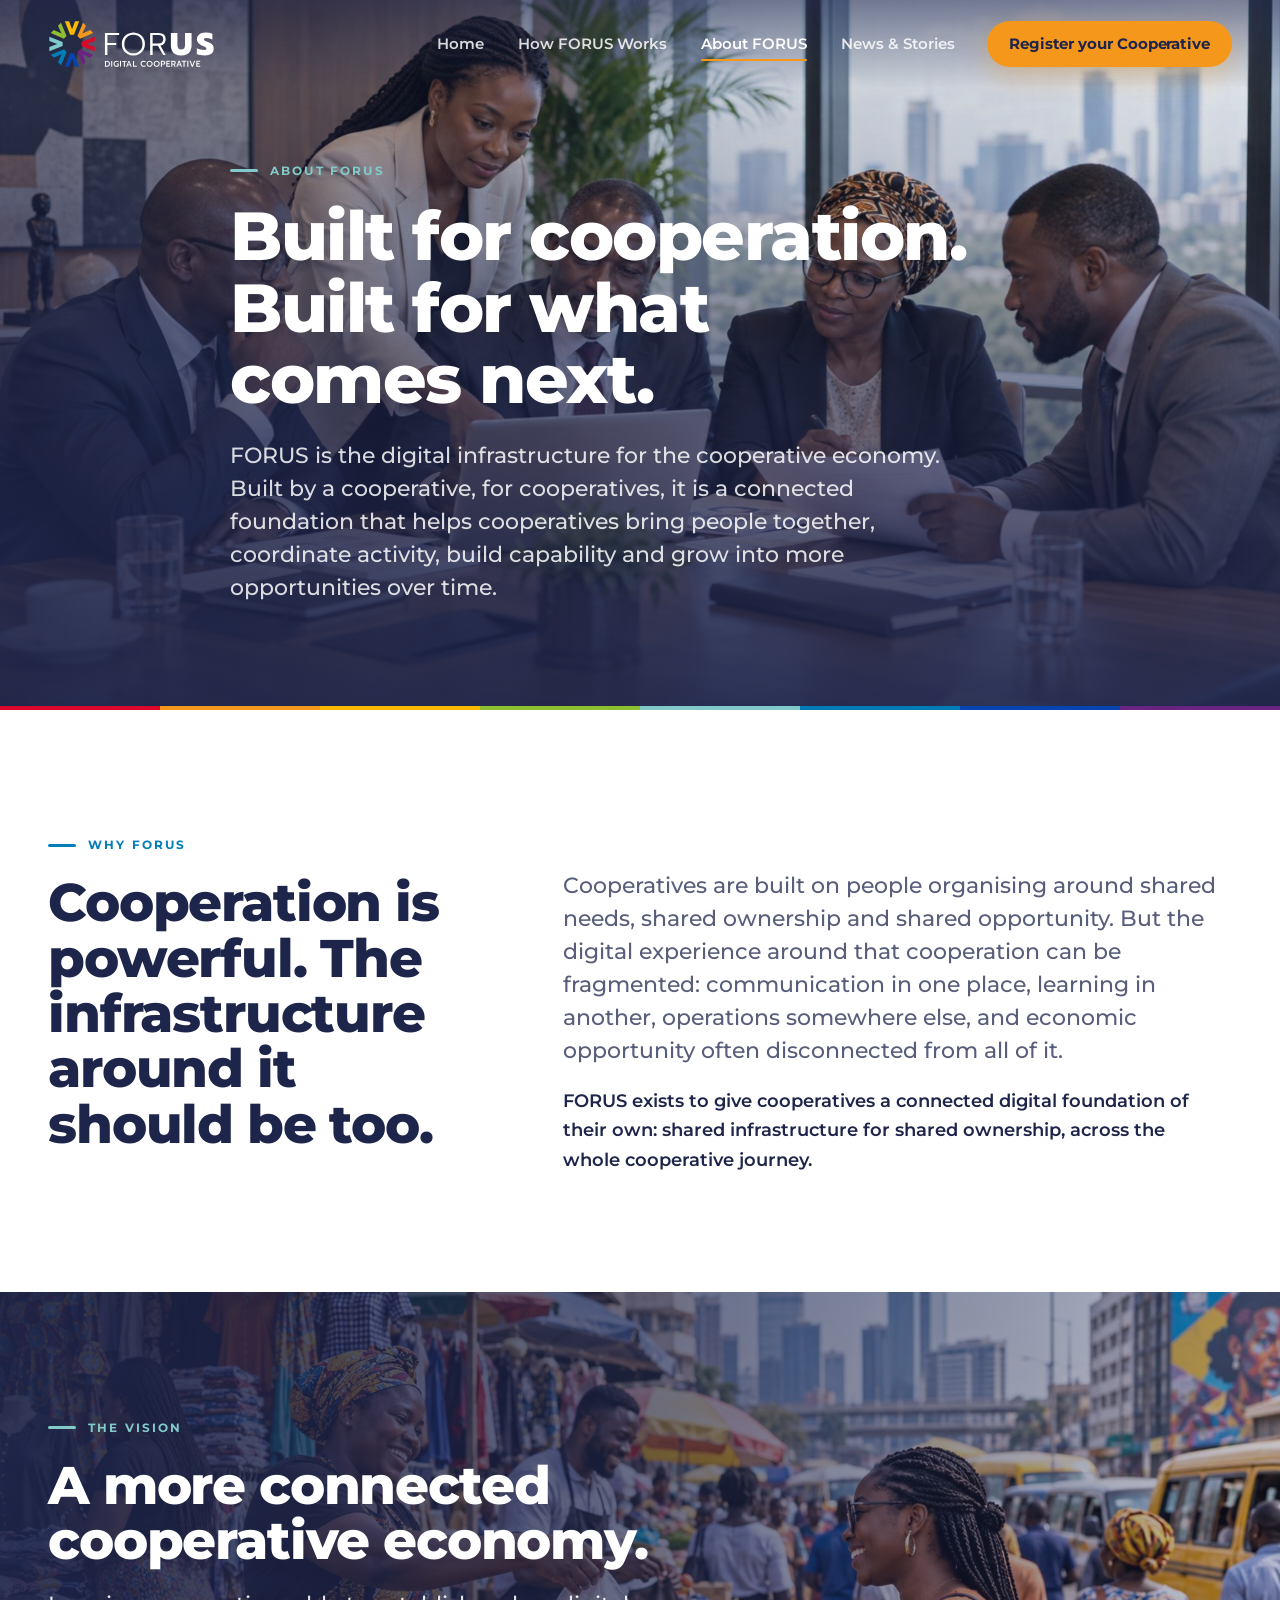
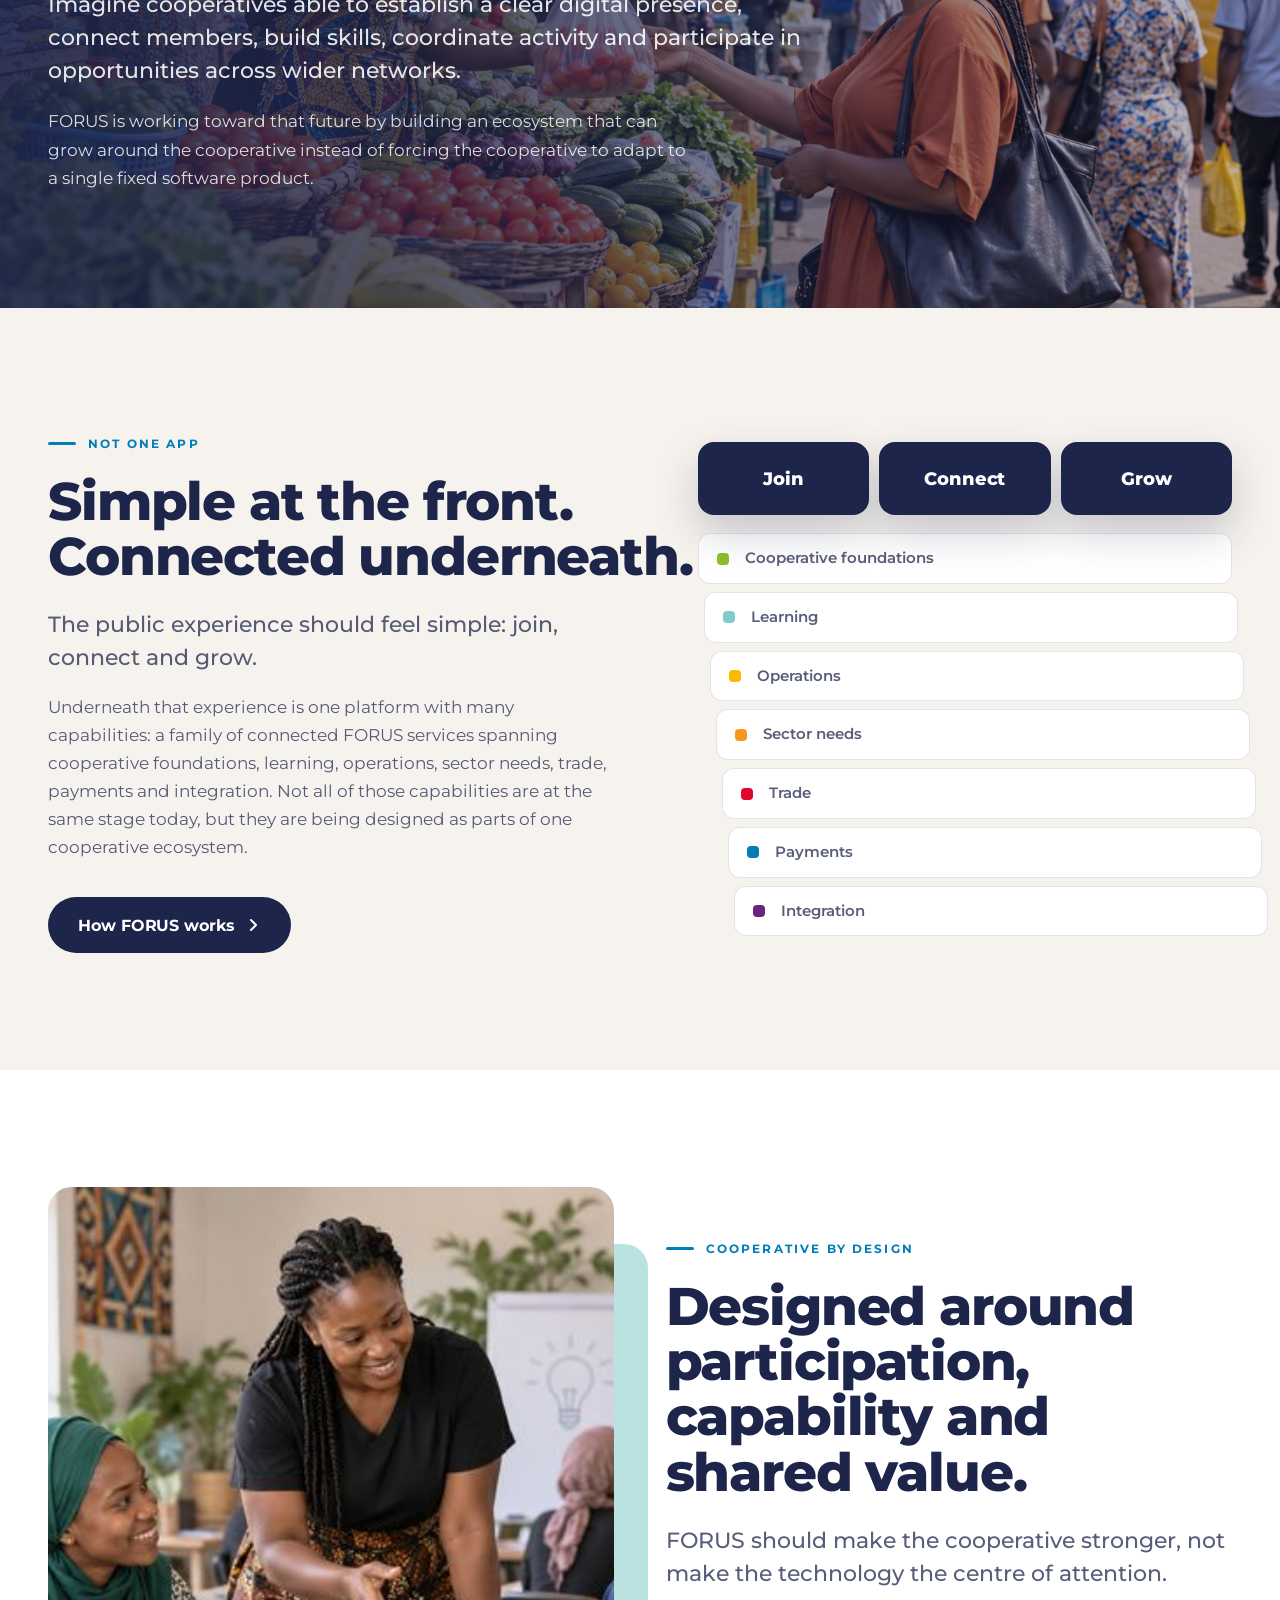
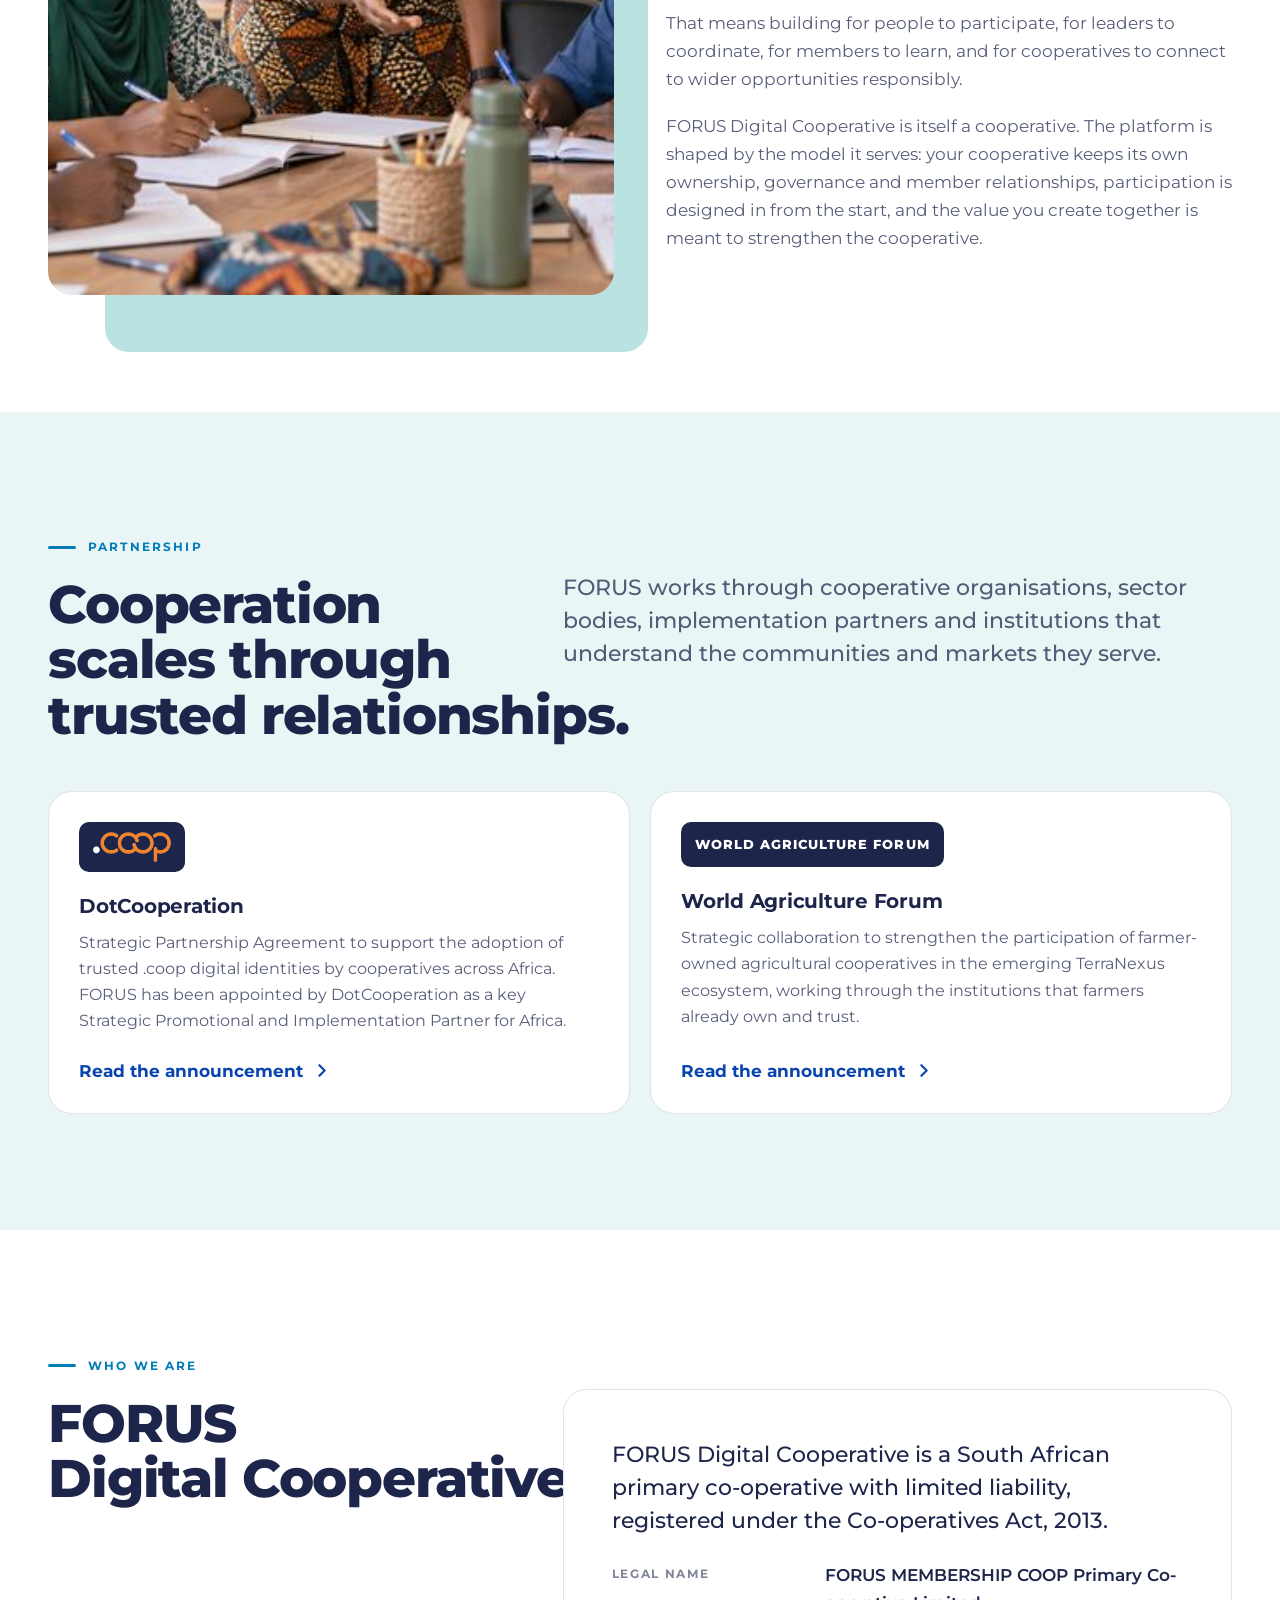
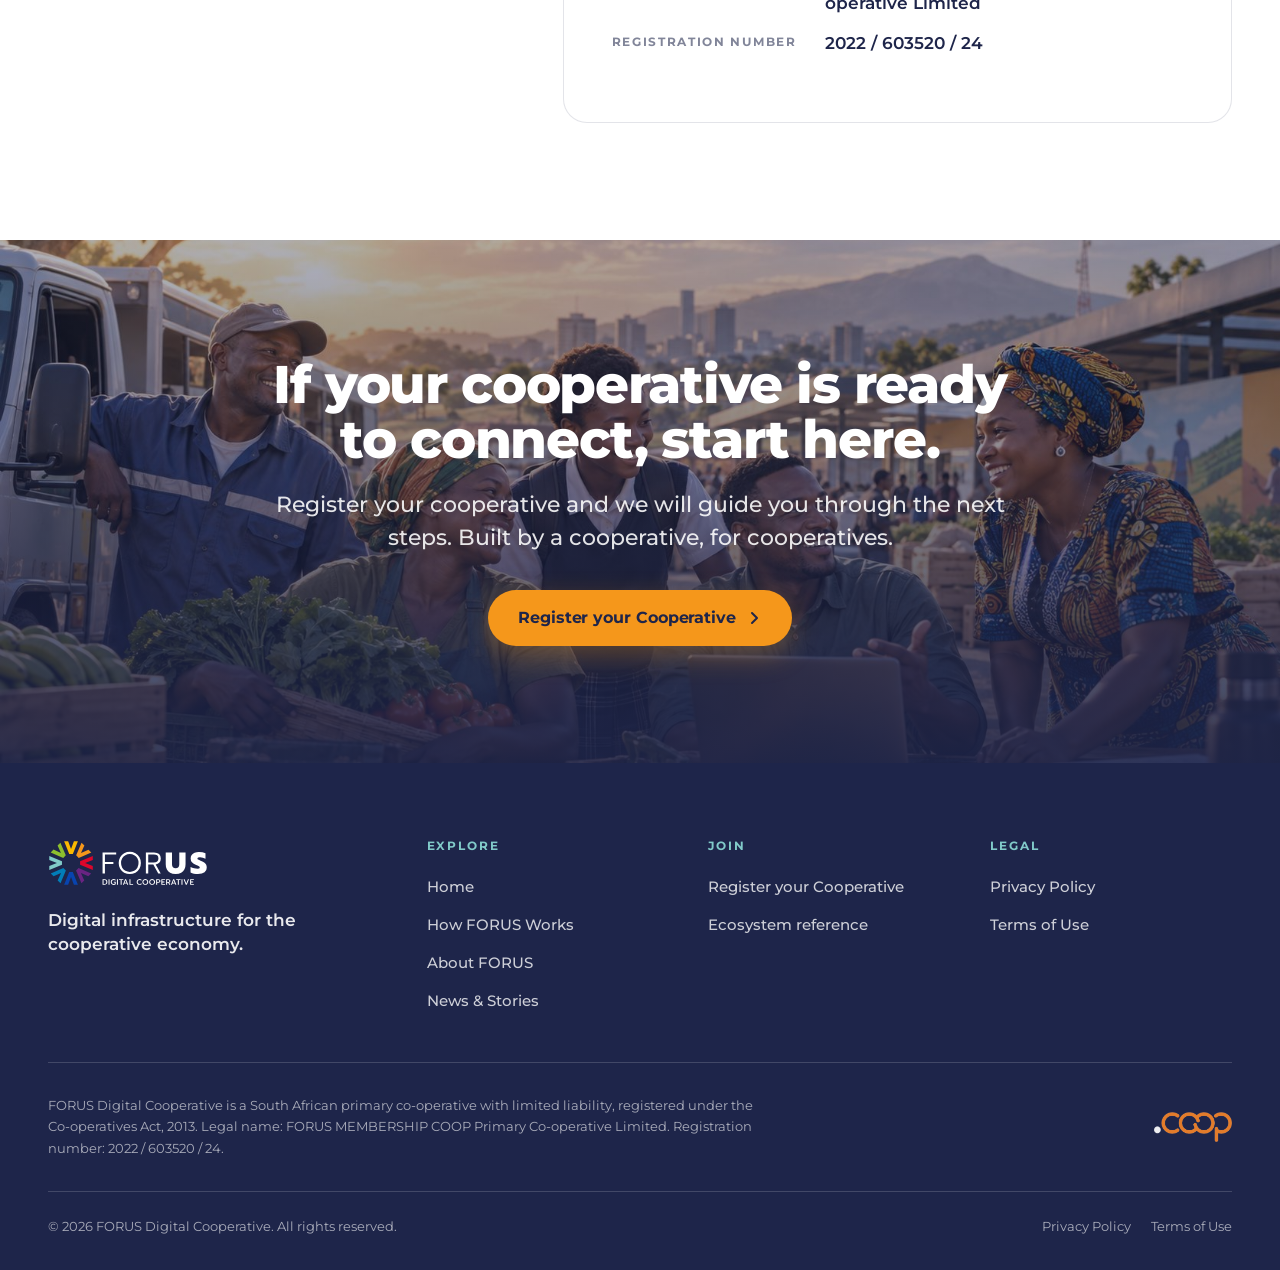
==== about.html @ 34e5728f "Final art-direction polish: mosaic, hero typesetting, orphan guard, story display titles Co-Authored" ====
<!DOCTYPE html>
<html lang="en">
<head>
<meta charset="utf-8">
<meta name="viewport" content="width=device-width, initial-scale=1">
<title>About FORUS | Digital Infrastructure for Cooperative Economies</title>
<meta name="description" content="FORUS is the digital infrastructure for the cooperative economy, built by a cooperative for cooperatives around participation, capability and shared opportunity.">
<meta property="og:title" content="About FORUS | Digital Infrastructure for Cooperative Economies">
<meta property="og:description" content="FORUS is the digital infrastructure for the cooperative economy, built by a cooperative for cooperatives around participation, capability and shared opportunity.">
<meta property="og:type" content="website">
<meta property="og:image" content="assets/img/agriculture-1200.jpg">
<meta name="theme-color" content="#1E254A">
<link rel="icon" href="favicon.svg" type="image/svg+xml">
<link rel="preconnect" href="https://fonts.googleapis.com">
<link rel="preconnect" href="https://fonts.gstatic.com" crossorigin>
<link rel="stylesheet" href="https://fonts.googleapis.com/css2?family=Montserrat:wght@400;500;600;700;800&display=swap">
<link rel="stylesheet" href="assets/css/site.css">
<script src="assets/js/site.js" defer></script>
</head>
<body>
<a class="skip-link" href="#main">Skip to content</a>
<header class="site-header" data-header>
  <div class="container header-inner">
    <a class="logo" href="index.html" aria-label="FORUS Digital Cooperative home"><img src="assets/brand/forus-digital-cooperative-horizontal-reversed.svg" alt="FORUS Digital Cooperative" width="173" height="52"></a>
    <nav class="nav" id="nav" aria-label="Primary">
      <a href="index.html">Home</a><a href="how-forus-works.html">How FORUS Works</a><a href="about.html" aria-current="page">About FORUS</a><a href="stories.html">News &amp; Stories</a>
      <a class="btn btn-primary btn-sm" href="register.html">Register your Cooperative</a>
    </nav>
    <button class="nav-toggle" type="button" aria-expanded="false" aria-controls="nav" aria-label="Open menu"><span></span></button>
  </div>
</header>
<main id="main">

<section class="hero hero-inner" aria-labelledby="about-h1">
  <div class="hero-media"><img src="assets/img/leadership-1200.jpg" srcset="assets/img/leadership-720.jpg 720w, assets/img/leadership-1200.jpg 1200w, assets/img/leadership-1672.jpg 1672w" sizes="100vw" width="1672" height="941" alt="Cooperative leaders reviewing documents together around a boardroom table" style="--focus:50% 42%" fetchpriority="high" decoding="async"></div>
  <div class="hero-scrim" aria-hidden="true"></div>
  <div class="container hero-content">
    <p class="eyebrow">About&nbsp;FORUS</p>
    <h1 id="about-h1">Built for cooperation. Built for what comes&nbsp;next.</h1>
    <p class="lead">FORUS is the digital infrastructure for the cooperative economy. Built by a cooperative, for cooperatives, it is a connected foundation that helps cooperatives bring people together, coordinate activity, build capability and grow into more opportunities over&nbsp;time.</p>
  </div>
</section>
<div class="spectrum" aria-hidden="true"></div>

<section class="section" aria-labelledby="why-h2">
  <div class="container split editorial">
    <div class="col-5 reveal">
      <p class="eyebrow">Why&nbsp;FORUS</p>
      <h2 id="why-h2">Cooperation is powerful. The infrastructure around it should be&nbsp;too.</h2>
    </div>
    <div class="col-7 body-copy reveal" data-delay="1">
      <p class="lead">Cooperatives are built on people organising around shared needs, shared ownership and shared opportunity. But the digital experience around that cooperation can be fragmented: communication in one place, learning in another, operations somewhere else, and economic opportunity often disconnected from all of&nbsp;it.</p>
      <p style="font-size:1.125rem;font-weight:600;color:var(--night-blue)">FORUS exists to give cooperatives a connected digital foundation of their own: shared infrastructure for shared ownership, across the whole cooperative&nbsp;journey.</p>
    </div>
  </div>
</section>

<section class="bleed section" aria-labelledby="vision-h2">
  <div class="bleed-media"><img src="assets/img/market-1200.jpg" srcset="assets/img/market-720.jpg 720w, assets/img/market-1200.jpg 1200w, assets/img/market-1672.jpg 1672w" sizes="100vw" width="1672" height="941" alt="A market vendor handing fresh produce to a customer on a busy city street" style="--focus:48% 45%" loading="lazy" decoding="async"></div>
  <div class="bleed-scrim" aria-hidden="true"></div>
  <div class="container">
    <div class="section-head reveal">
      <p class="eyebrow on-dark">The&nbsp;vision</p>
      <h2 id="vision-h2">A more connected <span class="nb">cooperative&nbsp;economy.</span></h2>
      <p class="lead">Imagine cooperatives able to establish a clear digital presence, connect members, build skills, coordinate activity and participate in opportunities across wider&nbsp;networks.</p>
      <p style="margin-top:20px;max-width:58ch">FORUS is working toward that future by building an ecosystem that can grow around the cooperative instead of forcing the cooperative to adapt to a single fixed software&nbsp;product.</p>
    </div>
  </div>
</section>

<section class="section bg-sand" aria-labelledby="notone-h2">
  <div class="container split">
    <div class="col-6 reveal">
      <p class="eyebrow">Not one&nbsp;app</p>
      <h2 id="notone-h2"><span class="nb">Simple at the&nbsp;front.</span> <span class="nb">Connected&nbsp;underneath.</span></h2>
      <div class="body-copy" style="margin-top:24px">
        <p class="lead">The public experience should feel simple: join, connect and&nbsp;grow.</p>
        <p>Underneath that experience is one platform with many capabilities: a family of connected FORUS services spanning cooperative foundations, learning, operations, sector needs, trade, payments and integration. Not all of those capabilities are at the same stage today, but they are being designed as parts of one cooperative&nbsp;ecosystem.</p>
      </div>
      <div class="cta-row"><a class="btn btn-dark" href="how-forus-works.html">How FORUS works<svg class="chev" viewBox="0 0 16 16" aria-hidden="true"><path d="M6 3l5 5-5 5" fill="none" stroke="currentColor" stroke-width="2" stroke-linecap="round" stroke-linejoin="round"/></svg></a></div>
    </div>
    <div class="col-6 reveal" data-delay="1">
      <div class="layers" aria-label="The connected FORUS services">
        <div class="layers-front"><span>Join</span><span>Connect</span><span>Grow</span></div>
        <ul class="layers-list"><li style="--accent:var(--green);--i:0"><span class="bar" aria-hidden="true"></span><span>Cooperative&nbsp;foundations</span></li><li style="--accent:var(--light-blue);--i:1"><span class="bar" aria-hidden="true"></span><span>Learning</span></li><li style="--accent:var(--yellow);--i:2"><span class="bar" aria-hidden="true"></span><span>Operations</span></li><li style="--accent:var(--orange);--i:3"><span class="bar" aria-hidden="true"></span><span>Sector&nbsp;needs</span></li><li style="--accent:var(--red);--i:4"><span class="bar" aria-hidden="true"></span><span>Trade</span></li><li style="--accent:var(--medium-blue);--i:5"><span class="bar" aria-hidden="true"></span><span>Payments</span></li><li style="--accent:var(--purple);--i:6"><span class="bar" aria-hidden="true"></span><span>Integration</span></li></ul>
      </div>
    </div>
  </div>
</section>

<section class="section" aria-labelledby="bydesign-h2">
  <div class="container split">
    <div class="col-6 reveal">
      <div class="figure figure-tall figure-offset"><img src="assets/img/academy-1200.jpg" srcset="assets/img/academy-720.jpg 720w, assets/img/academy-1200.jpg 1200w, assets/img/academy-1672.jpg 1672w" sizes="(max-width: 900px) 100vw, 50vw" width="1672" height="941" alt="A facilitator leading a small training session around a table" style="--focus:40% 45%" loading="lazy" decoding="async"></div>
    </div>
    <div class="col-6 reveal" data-delay="1">
      <p class="eyebrow">Cooperative by&nbsp;design</p>
      <h2 id="bydesign-h2">Designed around participation, capability and shared&nbsp;value.</h2>
      <div class="body-copy" style="margin-top:24px">
        <p class="lead">FORUS should make the cooperative stronger, not make the technology the centre of&nbsp;attention.</p>
        <p>That means building for people to participate, for leaders to coordinate, for members to learn, and for cooperatives to connect to wider opportunities&nbsp;responsibly.</p>
        <p>FORUS Digital Cooperative is itself a cooperative. The platform is shaped by the model it serves: your cooperative keeps its own ownership, governance and member relationships, participation is designed in from the start, and the value you create together is meant to strengthen the&nbsp;cooperative.</p>
      </div>
    </div>
  </div>
</section>

<section class="section bg-mist" aria-labelledby="partner-h2">
  <div class="container">
    <div class="split editorial">
      <div class="col-5 reveal">
        <p class="eyebrow">Partnership</p>
        <h2 id="partner-h2">Cooperation scales through <span class="nb">trusted&nbsp;relationships.</span></h2>
      </div>
      <div class="col-7 body-copy reveal" data-delay="1">
        <p class="lead">FORUS works through cooperative organisations, sector bodies, implementation partners and institutions that understand the communities and markets they&nbsp;serve.</p>
      </div>
    </div>
    <ul class="partners reveal">
      <li class="partner-card">
        <img src="assets/brand/dotcoop-mark-reversed.png" alt=".coop" class="partner-logo dark-bg" width="78" height="30">
        <h3>DotCooperation</h3>
        <p>Strategic Partnership Agreement to support the adoption of trusted .coop digital identities by cooperatives across Africa. FORUS has been appointed by DotCooperation as a key Strategic Promotional and Implementation Partner for&nbsp;Africa.</p>
        <a class="link-more" href="story-template.html">Read the announcement<svg class="chev" viewBox="0 0 16 16" aria-hidden="true"><path d="M6 3l5 5-5 5" fill="none" stroke="currentColor" stroke-width="2" stroke-linecap="round" stroke-linejoin="round"/></svg></a>
      </li>
      <li class="partner-card">
        <span class="partner-name">World Agriculture&nbsp;Forum</span>
        <h3>World Agriculture&nbsp;Forum</h3>
        <p>Strategic collaboration to strengthen the participation of farmer-owned agricultural cooperatives in the emerging TerraNexus ecosystem, working through the institutions that farmers already own and&nbsp;trust.</p>
        <a class="link-more" href="story-world-agriculture-forum.html">Read the announcement<svg class="chev" viewBox="0 0 16 16" aria-hidden="true"><path d="M6 3l5 5-5 5" fill="none" stroke="currentColor" stroke-width="2" stroke-linecap="round" stroke-linejoin="round"/></svg></a>
      </li>
    </ul>
  </div>
</section>

<section class="section" aria-labelledby="who-h2">
  <div class="container split editorial">
    <div class="col-5 reveal">
      <p class="eyebrow">Who we&nbsp;are</p>
      <h2 id="who-h2" style="font-size:clamp(1.7rem,1.2rem+1.7vw,2.3rem)">FORUS Digital&nbsp;Cooperative</h2>
    </div>
    <div class="col-7 reveal" data-delay="1">
      <div class="legal-card">
        <p class="lead" style="color:var(--night-blue)">FORUS Digital Cooperative is a South African primary co-operative with limited liability, registered under the Co-operatives Act,&nbsp;2013.</p>
        <dl>
          <dt>Legal name</dt><dd>FORUS MEMBERSHIP COOP Primary Co-operative&nbsp;Limited</dd>
          <dt>Registration number</dt><dd>2022 / 603520 /&nbsp;24</dd>
        </dl>
      </div>
    </div>
  </div>
</section>

<section class="bleed bleed-center section" aria-labelledby="about-cta-h2">
  <div class="bleed-media"><img src="assets/img/community-1200.jpg" srcset="assets/img/community-720.jpg 720w, assets/img/community-1200.jpg 1200w, assets/img/community-1672.jpg 1672w" sizes="100vw" width="1672" height="941" alt="A cooperative team gathered around a laptop and crates of produce in late afternoon light" style="--focus:55% 45%" loading="lazy" decoding="async"></div>
  <div class="bleed-scrim center" aria-hidden="true"></div>
  <div class="container">
    <div class="section-head reveal">
      <h2 id="about-cta-h2">If your cooperative is ready to connect, start&nbsp;here.</h2>
      <p class="lead">Register your cooperative and we will guide you through the next steps. Built by a cooperative, for&nbsp;cooperatives.</p>
      <div class="cta-row"><a class="btn btn-primary" href="register.html">Register your Cooperative<svg class="chev" viewBox="0 0 16 16" aria-hidden="true"><path d="M6 3l5 5-5 5" fill="none" stroke="currentColor" stroke-width="2" stroke-linecap="round" stroke-linejoin="round"/></svg></a></div>
    </div>
  </div>
</section>
</main>
<footer class="site-footer">
  <div class="container">
    <div class="footer-top">
      <div class="footer-brand">
        <img src="assets/brand/forus-digital-cooperative-horizontal-reversed.svg" alt="FORUS Digital Cooperative" width="160" height="48">
        <p>Digital infrastructure for the cooperative&nbsp;economy.</p>
      </div>
      <div class="footer-col">
        <h3>Explore</h3>
        <ul>
          <li><a href="index.html">Home</a></li>
          <li><a href="how-forus-works.html">How FORUS Works</a></li>
          <li><a href="about.html">About FORUS</a></li>
          <li><a href="stories.html">News &amp; Stories</a></li>
        </ul>
      </div>
      <div class="footer-col">
        <h3>Join</h3>
        <ul>
          <li><a href="register.html">Register your Cooperative</a></li>
          <li><a href="ecosystem.html">Ecosystem reference</a></li>
        </ul>
      </div>
      <div class="footer-col">
        <h3>Legal</h3>
        <ul>
          <li><a href="privacy.html">Privacy Policy</a></li>
          <li><a href="terms.html">Terms of Use</a></li>
        </ul>
      </div>
    </div>
    <div class="footer-mid">
      <p class="footer-legal">FORUS Digital Cooperative is a South African primary co-operative with limited liability, registered under the Co-operatives Act, 2013. Legal name: FORUS MEMBERSHIP COOP Primary Co-operative Limited. Registration number: 2022 / 603520 /&nbsp;24.</p>
      <div class="footer-partners" aria-label="Cooperative partners">
        <a href="https://identity.coop" target="_blank" rel="noreferrer" aria-label=".coop domain"><img class="partner-coop" src="assets/brand/dotcoop-mark-reversed.png" alt=".coop" width="78" height="30"></a>
      </div>
    </div>
    <div class="footer-bottom">
      <p>© 2026 FORUS Digital Cooperative. All rights&nbsp;reserved.</p>
      <nav aria-label="Legal"><a href="privacy.html">Privacy Policy</a><a href="terms.html">Terms of Use</a></nav>
    </div>
  </div>
</footer>
</body>
</html>
---- assets/css/site.css ----
/* ==========================================================================
   FORUS public website · site.css
   Greenfield build · September 2026
   Tokens, base, layout, components, sections, responsive.
   ========================================================================== */

:root {
  /* Brand palette (FORUS design system V1.2) */
  --night-blue: #1E254A;
  --deep-blue: #0844AF;
  --medium-blue: #027DB8;
  --light-blue: #81CAC9;
  --orange: #F5971B;
  --green: #8DBF2E;
  --yellow: #FBBA00;
  --red: #DD062B;
  --purple: #692482;
  --light-grey: #EEEEEE;
  --dark-grey: #858585;
  --white: #FFFFFF;

  /* Tints and neutrals */
  --sand: #F6F3EE;
  --mist: #EAF5F5;
  --ink: var(--night-blue);
  --ink-soft: rgba(30, 37, 74, .74);
  --ink-mute: rgba(30, 37, 74, .56);
  --line: rgba(30, 37, 74, .12);
  --line-on-dark: rgba(255, 255, 255, .16);
  --text-on-dark: rgba(255, 255, 255, .78);

  /* Type */
  --font: 'Montserrat', 'Segoe UI', system-ui, -apple-system, sans-serif;
  --fs-body: clamp(1rem, .96rem + .2vw, 1.0625rem);
  --fs-lead: clamp(1.125rem, 1.05rem + .45vw, 1.375rem);
  --fs-h1: clamp(2.5rem, 1.6rem + 4.6vw, 5rem);
  --fs-h1-inner: clamp(2.25rem, 1.4rem + 3.6vw, 4.25rem);
  --fs-h2: clamp(1.9rem, 1.3rem + 2.6vw, 3.3rem);
  --fs-h3: clamp(1.25rem, 1.1rem + .6vw, 1.5rem);
  --fs-eyebrow: .75rem;

  /* Layout, 8px mini-unit */
  --container: 1200px;
  --gutter: clamp(20px, 4vw, 48px);
  --section: clamp(80px, 6vw + 40px, 136px);
  --radius: 24px;
  --radius-sm: 14px;
  --shadow: 0 24px 60px rgba(30, 37, 74, .14);
  --ease: cubic-bezier(.2, .7, .2, 1);
  --header-h: 88px;
}

/* --------------------------------------------------------------------------
   Base
   -------------------------------------------------------------------------- */
*, *::before, *::after { box-sizing: border-box; }
html { scroll-behavior: smooth; -webkit-text-size-adjust: 100%; }
@media (prefers-reduced-motion: reduce) { html { scroll-behavior: auto; } }
body {
  margin: 0;
  font-family: var(--font);
  font-size: var(--fs-body);
  line-height: 1.65;
  color: var(--ink);
  background: var(--white);
  -webkit-font-smoothing: antialiased;
  overflow-x: hidden;
}
img, svg, video { display: block; max-width: 100%; }
img { height: auto; }
a { color: var(--deep-blue); text-decoration-thickness: 1px; text-underline-offset: .18em; }
h1, h2, h3, h4 { margin: 0; font-weight: 800; line-height: 1.05; letter-spacing: -.022em; text-wrap: balance; }
h1 { font-size: var(--fs-h1); }
h2 { font-size: var(--fs-h2); }
h3 { font-size: var(--fs-h3); font-weight: 700; letter-spacing: -.012em; line-height: 1.2; }
p { margin: 0; text-wrap: pretty; }
li { text-wrap: pretty; }
p + p { margin-top: 1em; }
ul, ol { margin: 0; padding: 0; list-style: none; }
button { font: inherit; color: inherit; }
:focus-visible { outline: 3px solid var(--orange); outline-offset: 3px; border-radius: 4px; }
.visually-hidden { position: absolute !important; width: 1px; height: 1px; overflow: hidden; clip: rect(0 0 0 0); white-space: nowrap; }
::selection { background: var(--light-blue); color: var(--night-blue); }

.container { width: min(100% - 2 * var(--gutter), var(--container)); margin-inline: auto; }
.container-wide { width: min(100% - 2 * var(--gutter), 1440px); margin-inline: auto; }
.measure { max-width: 62ch; }
.measure-narrow { max-width: 46ch; }

.eyebrow {
  display: inline-flex; flex-wrap: wrap; align-items: center; gap: 6px 12px;
  font-size: var(--fs-eyebrow); font-weight: 700; letter-spacing: .18em; text-transform: uppercase;
  color: var(--medium-blue); margin-bottom: 20px;
}
.eyebrow::before { content: ""; width: 28px; height: 3px; border-radius: 2px; background: currentColor; }
.eyebrow.on-dark { color: var(--light-blue); }
.eyebrow.orange { color: var(--orange); }
.eyebrow.plain::before { display: none; }

.lead { font-size: var(--fs-lead); line-height: 1.5; color: var(--ink-soft); font-weight: 500; }
.on-dark .lead, .lead.on-dark { color: var(--text-on-dark); }
.body-copy { color: var(--ink-soft); }
.body-copy p + p { margin-top: 1.1em; }

.skip-link {
  position: absolute; left: 16px; top: -60px; z-index: 100;
  background: var(--night-blue); color: var(--white); padding: 12px 18px; border-radius: 10px; font-weight: 700; text-decoration: none;
  transition: top .2s;
}
.skip-link:focus { top: 16px; }

/* --------------------------------------------------------------------------
   Buttons and links
   -------------------------------------------------------------------------- */
.btn {
  display: inline-flex; align-items: center; justify-content: center; gap: 10px;
  min-height: 56px; padding: 14px 28px; border-radius: 999px;
  font-weight: 700; font-size: 1rem; line-height: 1.2; text-decoration: none; letter-spacing: -.005em;
  border: 2px solid transparent; cursor: pointer; white-space: nowrap;
  transition: transform .25s var(--ease), background-color .25s, border-color .25s, color .25s, box-shadow .25s;
}
.btn:hover { transform: translateY(-2px); }
.btn:active { transform: translateY(0); }
.btn-primary { background: var(--orange); color: var(--night-blue); box-shadow: 0 10px 28px rgba(245, 151, 27, .3); }
.btn-primary:hover { background: #FFA733; box-shadow: 0 14px 32px rgba(245, 151, 27, .38); }
.btn-ghost { background: transparent; color: var(--white); border-color: rgba(255, 255, 255, .55); }
.btn-ghost:hover { border-color: var(--white); background: rgba(255, 255, 255, .08); }
.btn-dark { background: var(--night-blue); color: var(--white); }
.btn-dark:hover { background: #2A3266; }
.btn-outline { background: transparent; color: var(--night-blue); border-color: rgba(30, 37, 74, .35); }
.btn-outline:hover { border-color: var(--night-blue); }
.btn-sm { min-height: 46px; padding: 10px 20px; font-size: .9375rem; }
.btn .chev { transition: transform .25s var(--ease); }
.btn:hover .chev { transform: translateX(3px); }

.link-more {
  display: inline-flex; align-items: center; gap: 10px;
  font-weight: 700; color: var(--deep-blue); text-decoration: none;
}
.link-more .chev { transition: transform .25s var(--ease); }
.link-more:hover .chev { transform: translateX(4px); }
.link-more.on-dark { color: var(--light-blue); }
.link-more.on-dark:hover { color: var(--white); }
.chev { display: inline-block; width: 1em; height: 1em; flex: none; }

.cta-row { display: flex; flex-wrap: wrap; gap: 14px; align-items: center; margin-top: 36px; }

/* --------------------------------------------------------------------------
   Header
   -------------------------------------------------------------------------- */
.site-header {
  position: fixed; inset: 0 0 auto 0; z-index: 50;
  height: var(--header-h);
  background: transparent;
  transition: background-color .35s, box-shadow .35s, height .35s var(--ease);
}
.site-header::before {
  content: ""; position: absolute; inset: 0; pointer-events: none;
  background: linear-gradient(to bottom, rgba(30, 37, 74, .55), rgba(30, 37, 74, 0));
  opacity: 1; transition: opacity .35s;
}
.site-header.is-solid, .site-header.is-static { background: var(--night-blue); box-shadow: 0 8px 30px rgba(30, 37, 74, .18); }
.site-header.is-solid::before, .site-header.is-static::before { opacity: 0; }
.site-header.is-solid { height: 72px; }
.header-inner { position: relative; height: 100%; display: flex; align-items: center; justify-content: space-between; gap: 24px; }
.logo { display: inline-flex; flex: none; position: relative; z-index: 60; }
.logo img { height: 50px; width: auto; transition: height .35s var(--ease); }
.site-header.is-solid .logo img { height: 42px; }
.nav { display: flex; align-items: center; gap: 6px; }
.nav a:not(.btn) {
  display: inline-block; padding: 10px 14px; border-radius: 999px;
  color: rgba(255, 255, 255, .84); font-weight: 600; font-size: .9375rem; text-decoration: none;
  transition: background-color .2s, color .2s;
}
.nav a:not(.btn):hover { color: var(--white); background: rgba(255, 255, 255, .1); }
.nav a[aria-current="page"] { color: var(--white); position: relative; }
.nav a[aria-current="page"]::after { content: ""; position: absolute; left: 14px; right: 14px; bottom: 5px; height: 2px; border-radius: 2px; background: var(--orange); }
.nav .btn { margin-left: 12px; }
.nav-toggle {
  display: none; position: relative; z-index: 60; width: 48px; height: 48px; border: 0; border-radius: 12px; background: transparent; cursor: pointer;
}
.nav-toggle span, .nav-toggle span::before, .nav-toggle span::after {
  content: ""; position: absolute; left: 12px; width: 24px; height: 2px; border-radius: 2px; background: var(--white); transition: transform .3s var(--ease), opacity .2s, top .3s;
}
.nav-toggle span { top: 23px; }
.nav-toggle span::before { top: -8px; left: 0; }
.nav-toggle span::after { top: 8px; left: 0; }
.nav-toggle[aria-expanded="true"] span { background: transparent; }
.nav-toggle[aria-expanded="true"] span::before { top: 0; transform: rotate(45deg); }
.nav-toggle[aria-expanded="true"] span::after { top: 0; transform: rotate(-45deg); }

/* --------------------------------------------------------------------------
   Reveal on scroll (opt-in, reduced-motion safe)
   -------------------------------------------------------------------------- */
.reveal { opacity: 0; transform: translateY(28px); transition: opacity .8s var(--ease), transform .9s var(--ease); }
.reveal.is-in { opacity: 1; transform: none; }
.reveal[data-delay="1"] { transition-delay: .1s; }
.reveal[data-delay="2"] { transition-delay: .2s; }
.reveal[data-delay="3"] { transition-delay: .3s; }
.reveal[data-delay="4"] { transition-delay: .4s; }
@media (prefers-reduced-motion: reduce) {
  .reveal { opacity: 1; transform: none; transition: none; }
  .btn, .link-more .chev, .btn .chev { transition: none; }
}

/* --------------------------------------------------------------------------
   Hero
   -------------------------------------------------------------------------- */
.hero {
  position: relative; isolation: isolate; overflow: hidden;
  min-height: min(92vh, 900px); display: flex; align-items: flex-end;
  background: var(--night-blue); color: var(--white);
  padding: calc(var(--header-h) + 64px) 0 clamp(56px, 8vw, 104px);
}
.hero-media { position: absolute; inset: 0; z-index: -2; }
.hero-media img { width: 100%; height: 100%; object-fit: cover; object-position: var(--focus, 50% 40%); }
.hero-scrim {
  position: absolute; inset: 0; z-index: -1;
  background:
    linear-gradient(to top, rgba(30, 37, 74, .92) 0%, rgba(30, 37, 74, .55) 42%, rgba(30, 37, 74, .12) 78%, rgba(30, 37, 74, 0) 100%),
    linear-gradient(to right, rgba(30, 37, 74, .55) 0%, rgba(30, 37, 74, .1) 60%, rgba(30, 37, 74, 0) 100%);
}
.hero-content { position: relative; max-width: 820px; }
.hero h1 { color: var(--white); max-width: 20ch; }
.nb { white-space: nowrap; }
.hero-home h1 { font-size: clamp(2.5rem, 1.5rem + 4.3vw, 4.6rem); }
.hero .lead { color: rgba(255, 255, 255, .84); max-width: 50ch; margin-top: 24px; }
.hero .eyebrow { color: var(--light-blue); }
.hero-inner { min-height: min(72vh, 720px); }
.hero-inner h1 { font-size: var(--fs-h1-inner); max-width: 16ch; }
.hero-split { min-height: 0; padding-bottom: 0; }
.hero-note { margin-top: 28px; font-size: .9375rem; color: rgba(255, 255, 255, .7); font-weight: 500; }

/* Animated hero entrance */
.hero-content > * { animation: rise .9s var(--ease) both; }
.hero-content > :nth-child(2) { animation-delay: .1s; }
.hero-content > :nth-child(3) { animation-delay: .2s; }
.hero-content > :nth-child(4) { animation-delay: .3s; }
.hero-media img { animation: settle 1.6s var(--ease) both; }
@keyframes rise { from { opacity: 0; transform: translateY(24px); } to { opacity: 1; transform: none; } }
@keyframes settle { from { transform: scale(1.06); } to { transform: scale(1); } }
@media (prefers-reduced-motion: reduce) { .hero-content > *, .hero-media img { animation: none; } }

/* --------------------------------------------------------------------------
   Section scaffolding
   -------------------------------------------------------------------------- */
.section { padding: var(--section) 0; position: relative; }
.section-tight { padding: calc(var(--section) * .7) 0; }
.bg-sand { background: var(--sand); }
.bg-mist { background: var(--mist); }
.bg-night { background: var(--night-blue); color: var(--white); }
.bg-night h2, .bg-night h3 { color: var(--white); }
.bg-night .body-copy, .bg-night .lead { color: var(--text-on-dark); }
.bg-deep { background: var(--deep-blue); color: var(--white); }
.pattern { position: relative; }
.pattern::before {
  content: ""; position: absolute; inset: 0; pointer-events: none;
  background: url("../brand/forus-pattern-tile.png") center / 240px 278px repeat;
  opacity: .11; mix-blend-mode: screen;
  -webkit-mask-image: linear-gradient(to right, rgba(0,0,0,.9), rgba(0,0,0,0) 58%);
          mask-image: linear-gradient(to right, rgba(0,0,0,.9), rgba(0,0,0,0) 58%);
}
.pattern > * { position: relative; }
.section-head { max-width: 760px; margin-bottom: clamp(40px, 5vw, 72px); }
.section-head .lead { margin-top: 20px; }
.section-head.center { margin-inline: auto; text-align: center; }
.section-head.center .eyebrow { justify-content: center; }

/* Brand spectrum rule: the eight arrows as a thin line */
.spectrum { height: 4px; background: linear-gradient(90deg, var(--red) 0 12.5%, var(--orange) 0 25%, var(--yellow) 0 37.5%, var(--green) 0 50%, var(--light-blue) 0 62.5%, var(--medium-blue) 0 75%, var(--deep-blue) 0 87.5%, var(--purple) 0); }

/* --------------------------------------------------------------------------
   Layout helpers
   -------------------------------------------------------------------------- */
.split { display: grid; grid-template-columns: repeat(12, 1fr); gap: clamp(28px, 4vw, 64px); align-items: center; }
.split > .col-5 { grid-column: span 5; }
.split > .col-6 { grid-column: span 6; }
.split > .col-7 { grid-column: span 7; }
.split .order-first { order: -1; }
.split.editorial { align-items: start; }
.split.editorial > .col-7 { padding-top: 42px; }

.figure { position: relative; }
.figure > img:not(.figure-mark) { width: 100%; height: 100%; object-fit: cover; border-radius: var(--radius); object-position: var(--focus, 50% 50%); }
.figure-tall img { aspect-ratio: 4 / 5; }
.figure-wide img { aspect-ratio: 16 / 10; }
.figure-square img { aspect-ratio: 1; }
.figure-offset::before {
  content: ""; position: absolute; z-index: -1; inset: 8% -6% -8% 10%;
  border-radius: var(--radius); background: var(--light-blue); opacity: .55;
}
.figure-offset.orange::before { background: var(--orange); opacity: .35; }
.figure-offset.night::before { background: var(--night-blue); opacity: .12; }
.figure-mark { position: absolute; width: clamp(72px, 9vw, 120px); height: auto; bottom: -8%; left: -6%; filter: drop-shadow(0 12px 24px rgba(30, 37, 74, .25)); }
.figure-caption { margin-top: 14px; font-size: .875rem; color: var(--ink-mute); font-weight: 500; }

.stack-list { display: grid; gap: 14px; margin-top: 32px; }
.stack-list li { display: grid; grid-template-columns: 22px 1fr; gap: 12px; align-items: start; font-weight: 600; font-size: 1.0625rem; }
.stack-list .chev { color: var(--orange); margin-top: .35em; width: 14px; height: 14px; }

/* --------------------------------------------------------------------------
   Outcomes (dark) : four numbered outcomes with colour accents
   -------------------------------------------------------------------------- */
.outcomes { display: grid; grid-template-columns: repeat(2, 1fr); gap: clamp(28px, 4vw, 56px) clamp(32px, 5vw, 80px); margin-top: 8px; }
.outcome { position: relative; padding-left: 28px; border-left: 3px solid var(--accent, var(--light-blue)); }
.outcome h3 { color: var(--white); margin-bottom: 12px; font-size: clamp(1.35rem, 1.2rem + .8vw, 1.75rem); }
.outcome p { color: var(--text-on-dark); max-width: 42ch; }
.outcome small { display: block; font-size: .75rem; font-weight: 700; letter-spacing: .18em; text-transform: uppercase; color: var(--accent, var(--light-blue)); margin-bottom: 14px; }

/* --------------------------------------------------------------------------
   Steps: numbered journey
   -------------------------------------------------------------------------- */
.steps { display: grid; grid-template-columns: repeat(3, 1fr); gap: clamp(24px, 3vw, 40px); counter-reset: step; position: relative; }
.steps.five { grid-template-columns: repeat(5, 1fr); }
.step { position: relative; padding-top: 28px; }
.step::before { content: ""; position: absolute; left: 0; right: -24px; top: 0; height: 2px; background: var(--line); }
.step:last-child::before { right: 0; }
.step::after { content: ""; position: absolute; left: 0; top: -5px; width: 12px; height: 12px; border-radius: 50%; background: var(--orange); box-shadow: 0 0 0 5px var(--white); }
.bg-sand .step::after { box-shadow: 0 0 0 5px var(--sand); }
.step .num { display: block; font-size: clamp(2.2rem, 2rem + 1.5vw, 3.2rem); font-weight: 800; line-height: 1; letter-spacing: -.03em; color: var(--medium-blue); margin-bottom: 16px; }
.step h3 { margin-bottom: 10px; }
.step p { color: var(--ink-soft); }
.steps.five .step .num { font-size: clamp(1.8rem, 1.6rem + 1vw, 2.4rem); }
.steps.five .step h3 { font-size: 1.15rem; }
.steps.five .step p { font-size: .9375rem; }

/* Vertical steps with image (register page) */
.steps-v { display: grid; gap: 0; }
.steps-v li { display: grid; grid-template-columns: 64px 1fr; gap: 20px; padding: 26px 0; border-top: 1px solid var(--line); }
.steps-v li:last-child { border-bottom: 1px solid var(--line); }
.steps-v .num { width: 48px; height: 48px; border-radius: 50%; display: grid; place-items: center; font-weight: 800; background: var(--night-blue); color: var(--white); }
.steps-v h3 { font-size: 1.15rem; margin-bottom: 6px; }
.steps-v p { color: var(--ink-soft); }

/* --------------------------------------------------------------------------
   Mosaic: real cooperative economies
   Desktop: fixed row heights so every frame fills its cell. One tall anchor
   frame, two stacked frames beside it, one wide frame under, text alongside.
   -------------------------------------------------------------------------- */
.mosaic { display: grid; grid-template-columns: repeat(12, 1fr); grid-template-rows: 290px 290px 300px; gap: 16px; }
.mosaic figure { margin: 0; position: relative; overflow: hidden; border-radius: var(--radius-sm); background: var(--night-blue); }
.mosaic img { width: 100%; height: 100%; object-fit: cover; object-position: var(--focus, 50% 50%); transition: transform 1.2s var(--ease); }
.mosaic figure:hover img { transform: scale(1.04); }
.mosaic figcaption { position: absolute; left: 18px; bottom: 16px; padding: 8px 14px; border-radius: 999px; background: rgba(30, 37, 74, .72); color: var(--white); font-size: .8125rem; font-weight: 700; letter-spacing: .06em; text-transform: uppercase; backdrop-filter: blur(6px); }
.mosaic .m1 { grid-column: 1 / 8; grid-row: 1 / 3; }
.mosaic .m2 { grid-column: 8 / 13; grid-row: 1 / 2; }
.mosaic .m3 { grid-column: 8 / 13; grid-row: 2 / 3; }
.mosaic .m4 { grid-column: 1 / 6; grid-row: 3 / 4; }
.mosaic .m-text { grid-column: 6 / 13; grid-row: 3 / 4; display: flex; align-items: center; padding: 0 0 0 clamp(16px, 3vw, 40px); }
.word-list { font-size: clamp(1.5rem, 1.05rem + 1.5vw, 2.05rem); font-weight: 800; letter-spacing: -.02em; line-height: 1.18; color: var(--night-blue); }
.word-list span { display: inline; }
.word-list span::after { content: "."; color: var(--orange); margin-right: .35em; }

/* --------------------------------------------------------------------------
   Full-bleed statement (network effect, final CTA)
   -------------------------------------------------------------------------- */
.bleed { position: relative; isolation: isolate; color: var(--white); overflow: hidden; background: var(--night-blue); }
.bleed-media { position: absolute; inset: 0; z-index: -2; }
.bleed-media img { width: 100%; height: 100%; object-fit: cover; object-position: var(--focus, 50% 50%); }
.bleed-scrim { position: absolute; inset: 0; z-index: -1; background: linear-gradient(to right, rgba(30, 37, 74, .92) 0%, rgba(30, 37, 74, .7) 45%, rgba(30, 37, 74, .25) 100%); }
.bleed-scrim.center { background: linear-gradient(to top, rgba(30, 37, 74, .9), rgba(30, 37, 74, .5) 60%, rgba(30, 37, 74, .35)); }
.bleed .section-head { margin-bottom: 0; }
.bleed h2 { color: var(--white); }
.bleed p { color: rgba(255, 255, 255, .84); }
.bleed .lead { color: rgba(255, 255, 255, .88); }
.bleed-center { text-align: center; }
.bleed-center .section-head { margin-inline: auto; }
.bleed-center .cta-row { justify-content: center; }
.pull { margin-top: 32px; padding-left: 22px; border-left: 3px solid var(--orange); font-size: var(--fs-h3); font-weight: 700; line-height: 1.35; letter-spacing: -.01em; max-width: 30ch; color: var(--white); }

/* --------------------------------------------------------------------------
   Principles
   -------------------------------------------------------------------------- */
.principles { display: grid; grid-template-columns: repeat(4, 1fr); gap: clamp(20px, 2.5vw, 32px); }
.principle { position: relative; padding: 30px 26px 28px; border-radius: var(--radius); background: var(--white); border: 1px solid var(--line); min-height: 240px; display: flex; flex-direction: column; transition: transform .35s var(--ease), box-shadow .35s var(--ease); }
.principle:hover { transform: translateY(-4px); box-shadow: var(--shadow); }
.principle .mark { width: 44px; height: 44px; margin-bottom: auto; }
.principle h3 { margin: 28px 0 10px; font-size: 1.2rem; }
.principle p { color: var(--ink-soft); font-size: .9875rem; }
.principle-glyph { width: 44px; height: 44px; border-radius: 12px; display: grid; place-items: center; color: var(--white); background: var(--accent, var(--medium-blue)); }
.principle-glyph svg { width: 22px; height: 22px; }

/* --------------------------------------------------------------------------
   Proof / momentum
   -------------------------------------------------------------------------- */
.proof { display: grid; grid-template-columns: 7fr 5fr; gap: clamp(32px, 5vw, 80px); align-items: center; }
.proof-media { position: relative; }
.proof-media img { border-radius: var(--radius); aspect-ratio: 4 / 5; object-fit: cover; width: 100%; object-position: var(--focus, 50% 50%); }
.proof-card { position: absolute; left: -12%; bottom: 8%; width: min(320px, 78%); padding: 22px 24px; border-radius: 18px; background: var(--white); box-shadow: var(--shadow); color: var(--night-blue); }
.proof-card small { display: block; font-size: .72rem; font-weight: 700; letter-spacing: .16em; text-transform: uppercase; color: var(--medium-blue); margin-bottom: 8px; }
.proof-card b { display: block; font-size: 1.05rem; line-height: 1.3; letter-spacing: -.01em; }
.proof-card time { display: block; margin-top: 8px; font-size: .8125rem; color: var(--ink-mute); font-weight: 600; }

/* --------------------------------------------------------------------------
   Ecosystem areas (How FORUS Works)
   -------------------------------------------------------------------------- */
.areas { display: grid; grid-template-columns: repeat(12, 1fr); gap: 16px; margin-top: clamp(40px, 5vw, 64px); }
.area { grid-column: span 4; padding: 30px 28px; border-radius: var(--radius); background: rgba(255, 255, 255, .07); border: 1px solid rgba(255, 255, 255, .12); backdrop-filter: blur(8px); }
.area:nth-child(4), .area:nth-child(5) { grid-column: span 6; }
.area small { display: block; font-size: .72rem; font-weight: 700; letter-spacing: .18em; text-transform: uppercase; color: var(--light-blue); margin-bottom: 14px; }
.area h3 { color: var(--white); margin-bottom: 10px; font-size: 1.25rem; }
.area p { color: var(--text-on-dark); font-size: .9875rem; }
.area .bar { display: block; width: 40px; height: 4px; border-radius: 2px; background: var(--accent, var(--light-blue)); margin-bottom: 18px; }

/* Transparency: readiness states */
.readiness { display: grid; grid-template-columns: repeat(3, 1fr); gap: 20px; margin-top: 40px; }
.state { padding: 26px 26px 28px; border-radius: var(--radius); background: var(--white); border: 1px solid var(--line); }
.state .dot { display: block; width: 14px; height: 14px; border-radius: 50%; background: var(--accent); margin-bottom: 18px; box-shadow: 0 0 0 5px color-mix(in srgb, var(--accent) 22%, transparent); }
.state h3 { font-size: 1.1rem; margin-bottom: 8px; }
.state p { color: var(--ink-soft); font-size: .9375rem; }

/* Sector strip */
.sector-strip { display: flex; flex-wrap: wrap; gap: 10px; margin-top: 32px; }
.sector-strip span { padding: 12px 18px; border-radius: 999px; background: var(--white); border: 1px solid var(--line); font-weight: 600; font-size: .9375rem; }

/* --------------------------------------------------------------------------
   Reference panel (link to ecosystem page)
   -------------------------------------------------------------------------- */
.reference { display: grid; grid-template-columns: 1fr auto; gap: 32px; align-items: center; padding: clamp(28px, 4vw, 48px); border-radius: var(--radius); background: var(--night-blue); color: var(--white); overflow: hidden; position: relative; }
.reference::after { content: ""; position: absolute; right: -60px; top: -60px; width: 300px; height: 300px; background: url("../brand/forus-mark-white.svg") center / contain no-repeat; opacity: .06; pointer-events: none; }
.reference h2 { color: var(--white); font-size: clamp(1.5rem, 1.3rem + 1vw, 2.1rem); margin-bottom: 10px; }
.reference p { color: var(--text-on-dark); max-width: 56ch; }
.reference > * { position: relative; }

/* --------------------------------------------------------------------------
   Legal / who we are block
   -------------------------------------------------------------------------- */
.legal-card { padding: clamp(28px, 4vw, 48px); border-radius: var(--radius); background: var(--white); border: 1px solid var(--line); }
.legal-card dl { display: grid; grid-template-columns: auto 1fr; gap: 12px 28px; margin-top: 24px; }
.legal-card dt { font-size: .75rem; font-weight: 700; letter-spacing: .14em; text-transform: uppercase; color: var(--ink-mute); padding-top: 3px; }
.legal-card dd { margin: 0; font-weight: 600; }

/* Partner area (design only, awaiting approved names) */
.partner-area { display: grid; grid-template-columns: repeat(3, 1fr); gap: 16px; margin-top: 36px; }
.partner-slot { min-height: 120px; border-radius: var(--radius-sm); border: 1.5px dashed rgba(30, 37, 74, .22); display: grid; place-items: center; color: var(--ink-mute); font-size: .8125rem; font-weight: 600; text-align: center; padding: 16px; }

/* --------------------------------------------------------------------------
   Stories
   -------------------------------------------------------------------------- */
.featured { display: grid; grid-template-columns: 6fr 6fr; gap: clamp(28px, 4vw, 64px); align-items: center; }
.featured .figure img { aspect-ratio: 16 / 11; }
.tag { display: inline-block; padding: 6px 12px; border-radius: 999px; font-size: .72rem; font-weight: 700; letter-spacing: .12em; text-transform: uppercase; background: var(--mist); color: var(--medium-blue); }
.tag.orange { background: #FFF1DE; color: #B3600A; }
.tag.green { background: #EEF6DD; color: #5B8218; }
.meta { display: flex; flex-wrap: wrap; align-items: center; gap: 14px; margin-bottom: 18px; font-size: .875rem; color: var(--ink-mute); font-weight: 600; }
.story-grid { display: grid; grid-template-columns: repeat(3, 1fr); gap: 28px; }
.story-card { display: flex; flex-direction: column; text-decoration: none; color: inherit; border-radius: var(--radius); overflow: hidden; background: var(--white); border: 1px solid var(--line); transition: transform .35s var(--ease), box-shadow .35s var(--ease); }
.story-card:hover { transform: translateY(-4px); box-shadow: var(--shadow); }
.story-card img { aspect-ratio: 16 / 10; object-fit: cover; width: 100%; object-position: var(--focus, 50% 50%); }
.story-card .body { padding: 24px 24px 26px; display: flex; flex-direction: column; gap: 12px; flex: 1; }
.story-card h3 { font-size: 1.2rem; }
.story-card p { color: var(--ink-soft); font-size: .9375rem; }
.story-card .link-more { margin-top: auto; padding-top: 8px; }
.story-card.is-placeholder { border-style: dashed; background: transparent; }
.story-card.is-placeholder .ph { aspect-ratio: 16 / 10; background: repeating-linear-gradient(135deg, rgba(30, 37, 74, .05) 0 12px, transparent 12px 24px); }
.launch-note { padding: clamp(28px, 4vw, 48px); border-radius: var(--radius); background: var(--sand); display: grid; grid-template-columns: 1fr auto; gap: 24px; align-items: center; }

/* Story detail */
.article-hero { padding: calc(var(--header-h) + 48px) 0 40px; }
.article-hero h1 { font-size: clamp(1.75rem, 1.2rem + 2.6vw, 3.4rem); max-width: 24ch; }
.article-hero .standfirst { font-size: var(--fs-lead); color: var(--ink-soft); margin-top: 24px; max-width: 62ch; font-weight: 500; }
.article-figure img { width: 100%; aspect-ratio: 21 / 9; object-fit: cover; border-radius: var(--radius); object-position: var(--focus, 50% 40%); }
.article { display: grid; grid-template-columns: minmax(0, 720px) 300px; gap: clamp(32px, 6vw, 96px); justify-content: space-between; }
.prose { font-size: 1.0625rem; line-height: 1.75; color: rgba(30, 37, 74, .86); }
.prose > * + * { margin-top: 1.25em; }
.prose h2 { font-size: 1.6rem; margin-top: 2em; }
.prose h2:first-child { margin-top: 0; }
.prose ul { padding-left: 1.2em; list-style: disc; }
.prose li + li { margin-top: .4em; }
.prose blockquote { margin: 2em 0; padding: 28px 32px; border-left: 4px solid var(--orange); background: var(--sand); border-radius: 0 var(--radius-sm) var(--radius-sm) 0; font-size: 1.25rem; font-weight: 600; line-height: 1.45; letter-spacing: -.01em; }
.prose blockquote footer { margin-top: 14px; font-size: .9rem; font-weight: 600; color: var(--ink-mute); }
.prose .pathway { display: flex; flex-wrap: wrap; gap: 8px; align-items: center; font-weight: 800; letter-spacing: .1em; font-size: .8rem; text-transform: uppercase; color: var(--medium-blue); }
.prose .pathway .chev { color: var(--orange); }
.aside { position: sticky; top: 100px; align-self: start; display: grid; gap: 20px; }
.facts { padding: 24px; border-radius: var(--radius); background: var(--sand); }
.facts h3 { font-size: .8rem; letter-spacing: .16em; text-transform: uppercase; color: var(--ink-mute); margin-bottom: 14px; }
.facts dl { display: grid; gap: 12px; }
.facts dt { font-size: .75rem; font-weight: 700; color: var(--ink-mute); }
.facts dd { margin: 0; font-weight: 600; font-size: .9375rem; }
.facts a { color: var(--deep-blue); }
.share { padding: 24px; border-radius: var(--radius); border: 1px solid var(--line); font-size: .9375rem; }
.related h2 { font-size: clamp(1.5rem, 1.3rem + 1vw, 2rem); margin-bottom: 28px; }

/* --------------------------------------------------------------------------
   Register
   -------------------------------------------------------------------------- */
.register-hero { display: grid; grid-template-columns: 1fr 1fr; min-height: min(88vh, 860px); background: var(--night-blue); color: var(--white); }
.register-hero .copy { display: flex; align-items: center; padding: calc(var(--header-h) + 56px) clamp(24px, 5vw, 80px) clamp(56px, 6vw, 96px) max(var(--gutter), calc((100vw - var(--container)) / 2)); }
.register-hero .copy h1 { color: var(--white); max-width: 12ch; font-size: var(--fs-h1-inner); }
.register-hero .copy .lead { color: rgba(255, 255, 255, .84); margin-top: 24px; max-width: 46ch; }
.register-hero .media { position: relative; min-height: 420px; }
.register-hero .media img { position: absolute; inset: 0; width: 100%; height: 100%; object-fit: cover; object-position: var(--focus, 50% 50%); }
.register-hero .media::after { content: ""; position: absolute; inset: 0; background: linear-gradient(to right, var(--night-blue), rgba(30, 37, 74, 0) 35%); }
.checklist { display: grid; gap: 14px; margin-top: 28px; }
.checklist li { display: grid; grid-template-columns: 26px 1fr; gap: 12px; align-items: start; font-weight: 600; }
.checklist .tick { width: 22px; height: 22px; border-radius: 50%; background: var(--green); color: var(--white); display: grid; place-items: center; margin-top: 2px; }
.checklist .tick svg { width: 12px; height: 12px; }
.faq { display: grid; gap: 12px; }
.faq details { border-radius: var(--radius-sm); border: 1px solid var(--line); background: var(--white); overflow: hidden; }
.faq summary { list-style: none; cursor: pointer; padding: 20px 24px; font-weight: 700; display: flex; justify-content: space-between; align-items: center; gap: 20px; }
.faq summary::-webkit-details-marker { display: none; }
.faq summary .plus { flex: none; width: 28px; height: 28px; border-radius: 50%; background: var(--sand); display: grid; place-items: center; transition: transform .3s var(--ease), background-color .3s; }
.faq details[open] summary .plus { transform: rotate(45deg); background: var(--orange); }
.faq .answer { padding: 0 24px 22px; color: var(--ink-soft); }
.note { display: flex; gap: 14px; align-items: flex-start; padding: 20px 22px; border-radius: var(--radius-sm); background: var(--mist); color: var(--ink); font-size: .9375rem; font-weight: 500; }
.note .chev { color: var(--medium-blue); margin-top: .3em; flex: none; }

/* --------------------------------------------------------------------------
   Legal pages
   -------------------------------------------------------------------------- */
.legal-page { padding: calc(var(--header-h) + 56px) 0 var(--section); }
.legal-page h1 { font-size: clamp(2rem, 1.5rem + 2.4vw, 3.2rem); }

/* --------------------------------------------------------------------------
   Footer
   -------------------------------------------------------------------------- */
.site-footer { background: var(--night-blue); color: var(--white); padding: clamp(56px, 6vw, 88px) 0 32px; }
.footer-top { display: grid; grid-template-columns: 1.4fr 1fr 1fr 1fr; gap: 40px; padding-bottom: 48px; border-bottom: 1px solid var(--line-on-dark); }
.footer-brand img { height: 48px; width: auto; }
.footer-brand p { margin-top: 22px; font-size: 1.05rem; font-weight: 600; max-width: 26ch; line-height: 1.4; color: rgba(255, 255, 255, .9); }
.footer-col h3 { font-size: .75rem; letter-spacing: .16em; text-transform: uppercase; color: var(--light-blue); margin-bottom: 18px; font-weight: 700; }
.footer-col ul { display: grid; gap: 10px; }
.footer-col a { color: rgba(255, 255, 255, .78); text-decoration: none; font-weight: 500; font-size: .9375rem; }
.footer-col a:hover { color: var(--white); text-decoration: underline; }
.footer-mid { display: flex; justify-content: space-between; align-items: center; gap: 32px; flex-wrap: wrap; padding: 32px 0; border-bottom: 1px solid var(--line-on-dark); }
.footer-legal { font-size: .8125rem; line-height: 1.65; color: rgba(255, 255, 255, .62); max-width: 720px; }
.footer-partners { display: flex; align-items: center; gap: 28px; }
.footer-partners a { display: inline-flex; line-height: 0; }
.footer-partners img { display: block; width: auto; opacity: .92; transition: opacity .15s; }
.footer-partners a:hover img { opacity: 1; }
.partner-coop { height: 30px; }
.footer-bottom { display: flex; justify-content: space-between; align-items: center; gap: 16px; flex-wrap: wrap; padding-top: 24px; font-size: .8125rem; color: rgba(255, 255, 255, .62); }
.footer-bottom nav { display: flex; gap: 20px; }
.footer-bottom a { color: inherit; text-decoration: none; }
.footer-bottom a:hover { color: var(--white); }

/* --------------------------------------------------------------------------
   Responsive
   -------------------------------------------------------------------------- */
@media (max-width: 1100px) {
  .mosaic { grid-template-rows: 240px 240px 260px; }
  .principles { grid-template-columns: repeat(2, 1fr); }
  .steps.five { grid-template-columns: repeat(3, 1fr); row-gap: 40px; }
  .steps.five .step:nth-child(3n)::before { right: 0; }
  .areas .area { grid-column: span 6; }
  .areas .area:nth-child(5) { grid-column: span 12; }
}
@media (max-width: 900px) {
  :root { --header-h: 76px; }
  .nav {
    position: fixed; inset: 0; z-index: 55; flex-direction: column; justify-content: center; align-items: stretch; gap: 8px;
    padding: 96px var(--gutter) 40px; background: var(--night-blue);
    opacity: 0; visibility: hidden; transform: translateY(-8px);
    transition: opacity .3s var(--ease), transform .3s var(--ease), visibility 0s .3s;
  }
  .nav.is-open { opacity: 1; visibility: visible; transform: none; transition: opacity .3s var(--ease), transform .3s var(--ease), visibility 0s; }
  .nav a:not(.btn) { font-size: 1.5rem; font-weight: 700; padding: 14px 8px; border-radius: 10px; }
  .nav a[aria-current="page"]::after { left: 8px; right: auto; width: 32px; bottom: 8px; }
  .nav .btn { margin: 24px 0 0; align-self: flex-start; }
  .nav-toggle { display: block; }
  .site-header.nav-open { background: var(--night-blue); }
  .logo img { height: 42px; }
  .site-header.is-solid .logo img { height: 38px; }

  .split { grid-template-columns: 1fr; gap: 36px; }
  .split > [class*="col-"] { grid-column: auto; }
  .split .order-first { order: 0; }
  .split.editorial > .col-7 { padding-top: 0; }
  .figure-tall img { aspect-ratio: 16 / 11; }
  .figure-mark { left: auto; right: -4%; }
  .outcomes { grid-template-columns: 1fr; gap: 32px; }
  .steps { grid-template-columns: 1fr; gap: 32px; }
  .step::before { right: 0; }
  .steps.five { grid-template-columns: 1fr; }
  .mosaic { grid-template-rows: auto; gap: 12px; }
  .mosaic .m1 { grid-column: 1 / 13; grid-row: auto; aspect-ratio: 16 / 10; }
  .mosaic .m2, .mosaic .m3 { grid-column: span 6; grid-row: auto; aspect-ratio: 4 / 3; }
  .mosaic .m4 { grid-column: 1 / 13; grid-row: auto; aspect-ratio: 16 / 9; }
  .mosaic .m-text { grid-column: 1 / 13; grid-row: auto; padding: 16px 0 0; }
  .proof { grid-template-columns: 1fr; }
  .proof-media { order: -1; }
  .proof-media img { aspect-ratio: 16 / 11; }
  .proof-card { left: 16px; bottom: 16px; }
  .readiness { grid-template-columns: 1fr; }
  .areas .area, .areas .area:nth-child(5) { grid-column: span 12; }
  .reference { grid-template-columns: 1fr; }
  .featured { grid-template-columns: 1fr; }
  .story-grid { grid-template-columns: 1fr 1fr; }
  .article { grid-template-columns: 1fr; }
  .aside { position: static; }
  .register-hero { grid-template-columns: 1fr; }
  .register-hero .copy { padding: calc(var(--header-h) + 48px) var(--gutter) 48px; }
  .register-hero .media { min-height: 46vw; }
  .register-hero .media::after { background: linear-gradient(to bottom, var(--night-blue), rgba(30, 37, 74, 0) 30%); }
  .footer-top { grid-template-columns: 1fr 1fr; }
  .footer-brand { grid-column: 1 / -1; }
  .launch-note { grid-template-columns: 1fr; }
  .partner-area { grid-template-columns: 1fr 1fr; }
}
@media (max-width: 600px) {
  .hero { min-height: min(88vh, 760px); }
  h1 .nb, h2 .nb { white-space: normal; }
  .hero h1 { max-width: none; }
  .hero-scrim { background: linear-gradient(to top, rgba(30, 37, 74, .96) 0%, rgba(30, 37, 74, .7) 45%, rgba(30, 37, 74, .2) 85%, rgba(30, 37, 74, .05)); }
  .cta-row .btn { width: 100%; }
  .principles { grid-template-columns: 1fr; }
  .principle { min-height: 0; }
  .principle .mark, .principle-glyph { margin-bottom: 0; }
  .principle h3 { margin-top: 20px; }
  .mosaic .m2, .mosaic .m3 { grid-column: 1 / 13; aspect-ratio: 16 / 10; }
  .story-grid { grid-template-columns: 1fr; }
  .footer-top { grid-template-columns: 1fr; }
  .footer-mid { flex-direction: column; align-items: flex-start; }
  .legal-card dl { grid-template-columns: 1fr; gap: 6px 0; }
  .legal-card dd { margin-bottom: 12px; }
  .partner-area { grid-template-columns: 1fr; }
  .steps-v li { grid-template-columns: 44px 1fr; gap: 14px; }
  .steps-v .num { width: 40px; height: 40px; font-size: .9rem; }
  .btn { white-space: normal; text-align: center; }
}

/* --------------------------------------------------------------------------
   About: "Simple at the front. Connected underneath." visual
   -------------------------------------------------------------------------- */
.layers { position: relative; padding: 0 0 0 clamp(0px, 3vw, 32px); }
.layers-front { display: flex; gap: 10px; margin-bottom: 18px; position: relative; z-index: 2; }
.layers-front span { flex: 1; text-align: center; padding: 22px 12px; border-radius: 16px; background: var(--night-blue); color: var(--white); font-weight: 800; font-size: 1.1rem; letter-spacing: -.01em; box-shadow: 0 18px 40px rgba(30, 37, 74, .22); }
.layers-list { display: grid; gap: 8px; }
.layers-list li { display: flex; align-items: center; gap: 16px; padding: 12px 18px; border-radius: 12px; background: var(--white); border: 1px solid var(--line); font-weight: 600; font-size: .9375rem; color: var(--ink-soft); transform: translateX(calc(var(--i) * 6px)); }
.layers-list .bar { width: 12px; height: 12px; border-radius: 4px; background: var(--accent); flex: none; }

/* Partnership cards */
.partners { display: grid; grid-template-columns: 1fr 1fr; gap: 20px; margin-top: 48px; }
.partner-card { padding: 30px 30px 28px; border-radius: var(--radius); background: var(--white); border: 1px solid var(--line); display: flex; flex-direction: column; gap: 12px; }
.partner-card .partner-logo.dark-bg { align-self: flex-start; height: 30px; width: auto; padding: 10px 14px; box-sizing: content-box; border-radius: 10px; background: var(--night-blue); }
.partner-card .partner-name { display: inline-block; align-self: flex-start; padding: 12px 14px; border-radius: 10px; background: var(--night-blue); color: var(--white); font-weight: 800; font-size: .8rem; letter-spacing: .08em; text-transform: uppercase; }
.partner-card h3 { margin-top: 10px; font-size: 1.25rem; }
.partner-card p { color: var(--ink-soft); font-size: .9875rem; }
.partner-card .link-more { margin-top: auto; padding-top: 10px; }

.story-grid.two { grid-template-columns: 1fr 1fr; }

@media (max-width: 900px) {
  .partners { grid-template-columns: 1fr; }
  .layers { padding: 0; }
  .layers-list li { transform: none; }
}
@media (max-width: 600px) {
  .story-grid.two { grid-template-columns: 1fr; }
  .layers-front span { padding: 16px 8px; font-size: .95rem; }
}
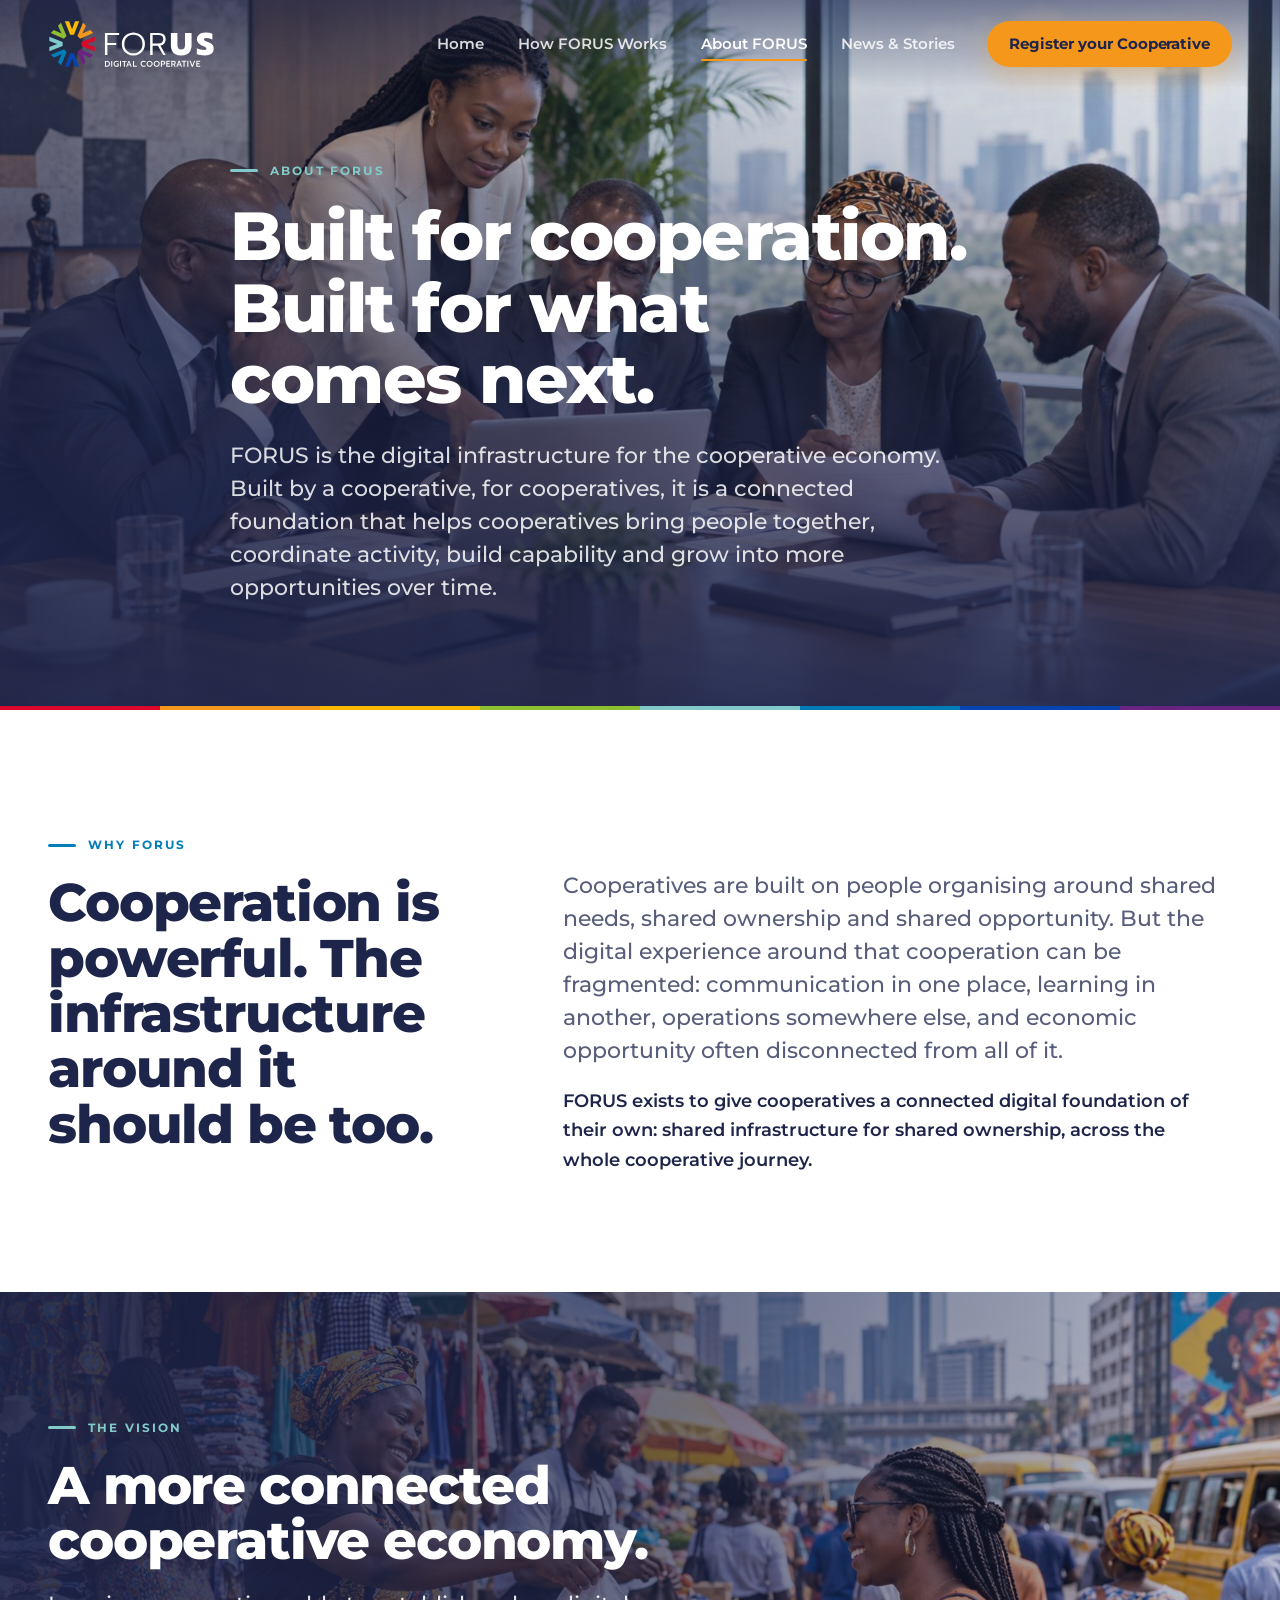
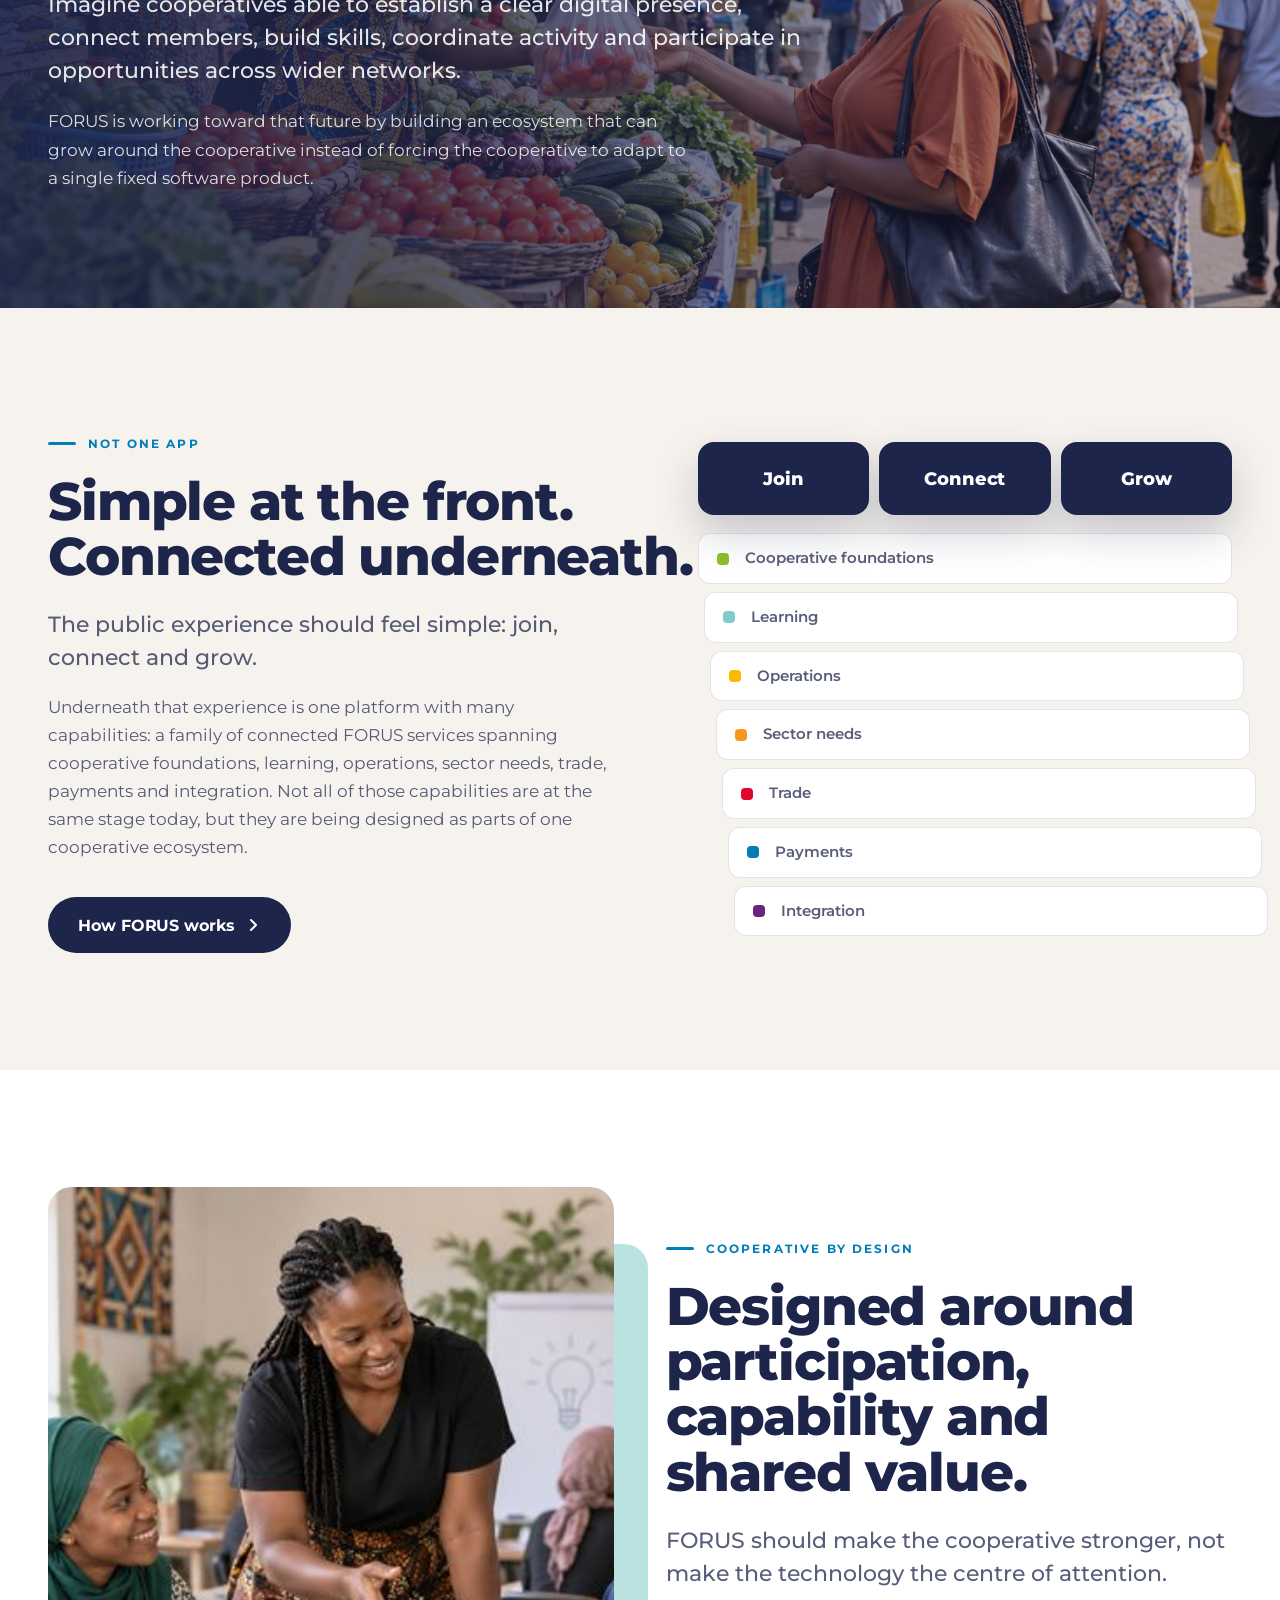
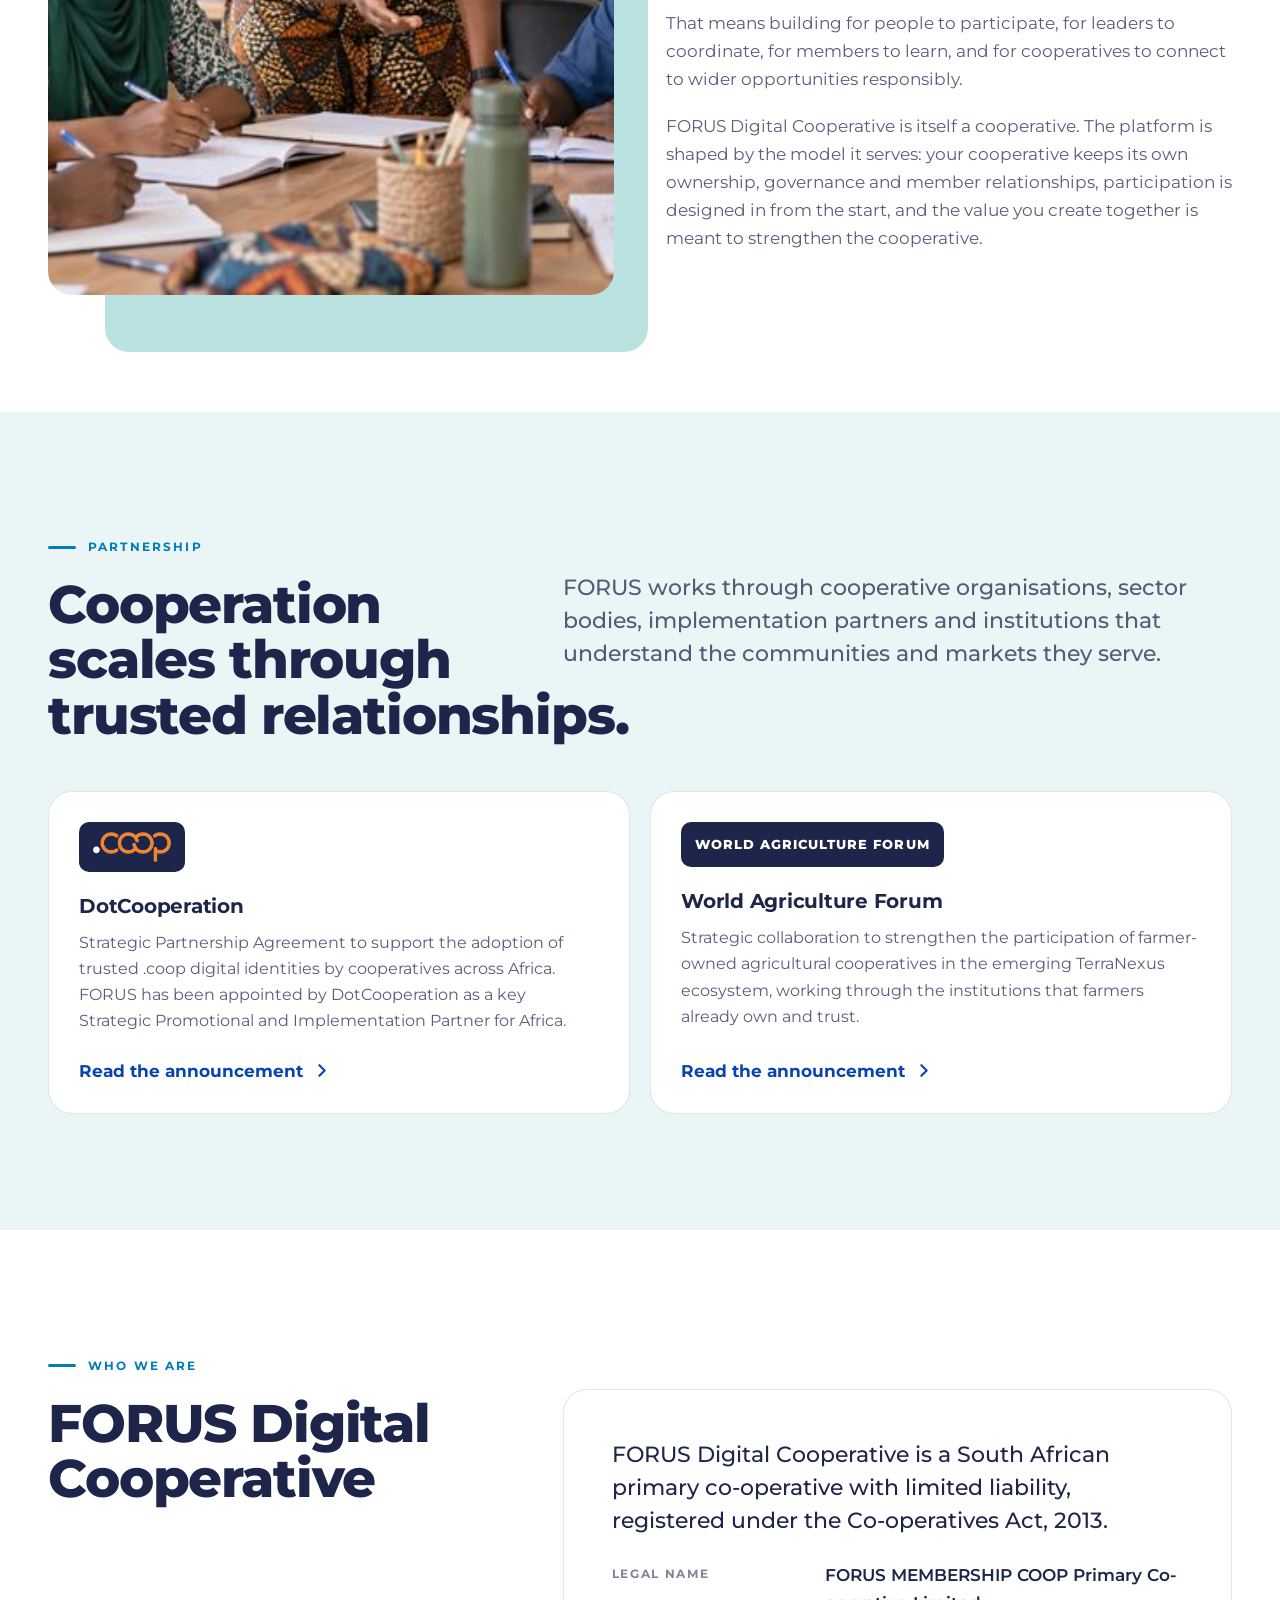
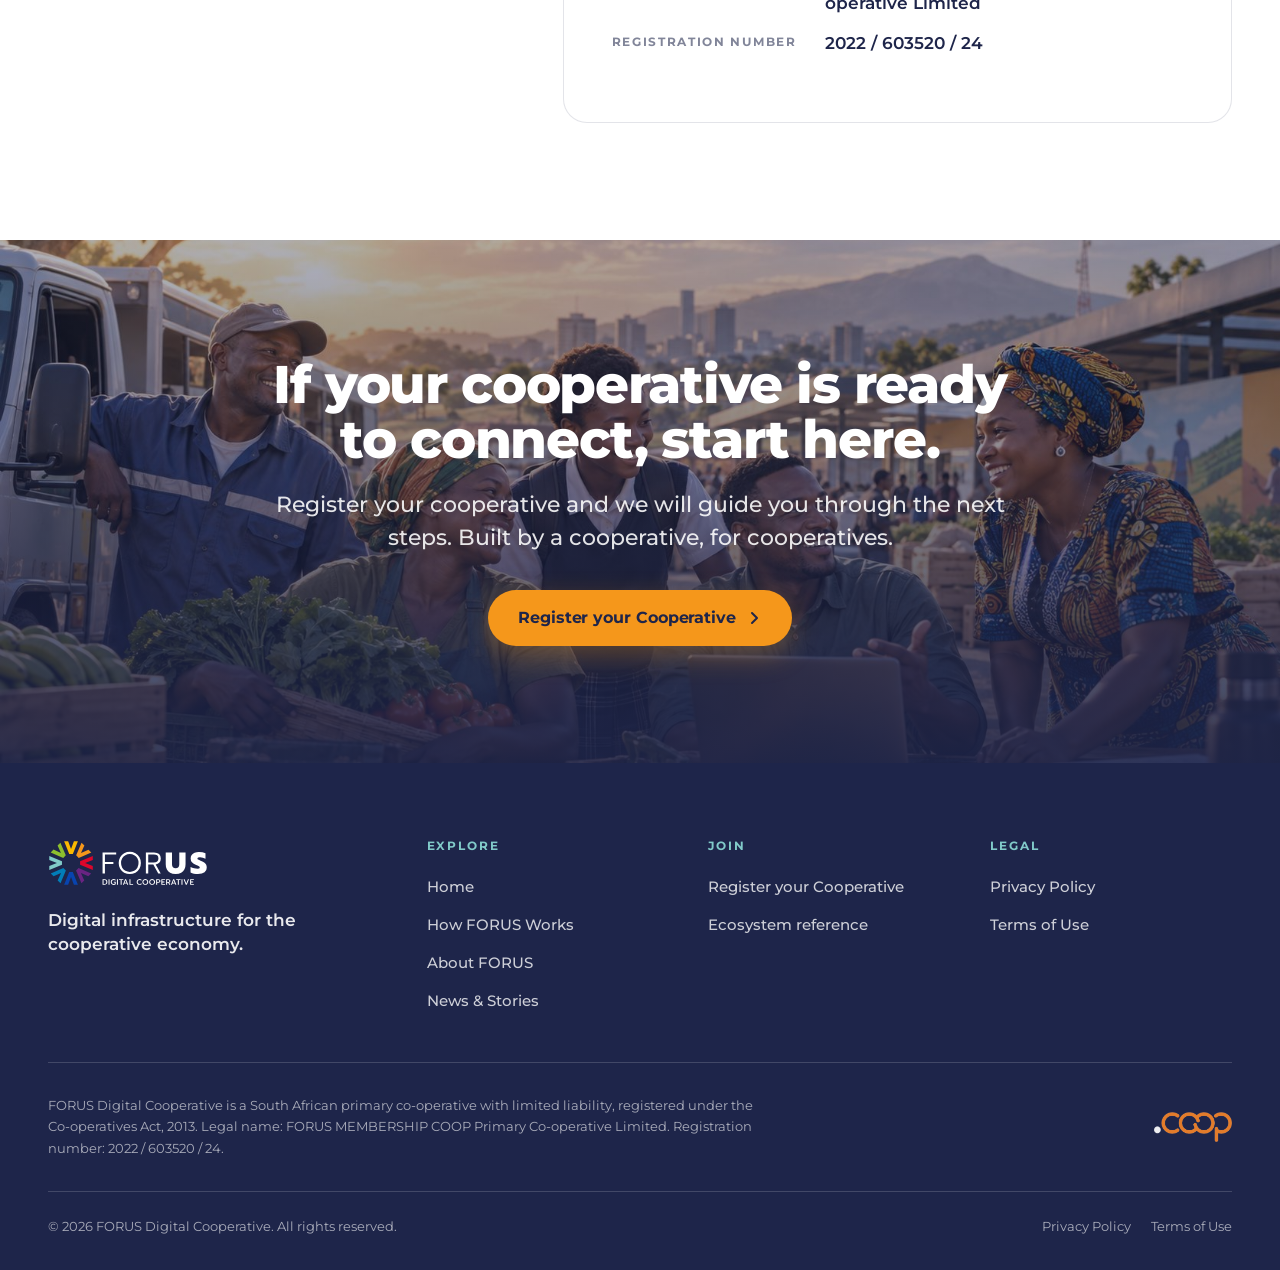
==== commit d5eff004: "Polish: keep long heading pairs breakable on phones Co-Authored-By: Claude Fable 5.1 <noreply@anthro" ====
--- a/about.html
+++ b/about.html
@@ -61,7 +61,7 @@
   <div class="container">
     <div class="section-head reveal">
       <p class="eyebrow on-dark">The&nbsp;vision</p>
-      <h2 id="vision-h2">A more connected <span class="nb">cooperative&nbsp;economy.</span></h2>
+      <h2 id="vision-h2">A more connected <span class="nb">cooperative economy.</span></h2>
       <p class="lead">Imagine cooperatives able to establish a clear digital presence, connect members, build skills, coordinate activity and participate in opportunities across wider&nbsp;networks.</p>
       <p style="margin-top:20px;max-width:58ch">FORUS is working toward that future by building an ecosystem that can grow around the cooperative instead of forcing the cooperative to adapt to a single fixed software&nbsp;product.</p>
     </div>
@@ -72,7 +72,7 @@
   <div class="container split">
     <div class="col-6 reveal">
       <p class="eyebrow">Not one&nbsp;app</p>
-      <h2 id="notone-h2"><span class="nb">Simple at the&nbsp;front.</span> <span class="nb">Connected&nbsp;underneath.</span></h2>
+      <h2 id="notone-h2"><span class="nb">Simple at the&nbsp;front.</span> <span class="nb">Connected underneath.</span></h2>
       <div class="body-copy" style="margin-top:24px">
         <p class="lead">The public experience should feel simple: join, connect and&nbsp;grow.</p>
         <p>Underneath that experience is one platform with many capabilities: a family of connected FORUS services spanning cooperative foundations, learning, operations, sector needs, trade, payments and integration. Not all of those capabilities are at the same stage today, but they are being designed as parts of one cooperative&nbsp;ecosystem.</p>
@@ -82,7 +82,7 @@
     <div class="col-6 reveal" data-delay="1">
       <div class="layers" aria-label="The connected FORUS services">
         <div class="layers-front"><span>Join</span><span>Connect</span><span>Grow</span></div>
-        <ul class="layers-list"><li style="--accent:var(--green);--i:0"><span class="bar" aria-hidden="true"></span><span>Cooperative&nbsp;foundations</span></li><li style="--accent:var(--light-blue);--i:1"><span class="bar" aria-hidden="true"></span><span>Learning</span></li><li style="--accent:var(--yellow);--i:2"><span class="bar" aria-hidden="true"></span><span>Operations</span></li><li style="--accent:var(--orange);--i:3"><span class="bar" aria-hidden="true"></span><span>Sector&nbsp;needs</span></li><li style="--accent:var(--red);--i:4"><span class="bar" aria-hidden="true"></span><span>Trade</span></li><li style="--accent:var(--medium-blue);--i:5"><span class="bar" aria-hidden="true"></span><span>Payments</span></li><li style="--accent:var(--purple);--i:6"><span class="bar" aria-hidden="true"></span><span>Integration</span></li></ul>
+        <ul class="layers-list"><li style="--accent:var(--green);--i:0"><span class="bar" aria-hidden="true"></span><span>Cooperative foundations</span></li><li style="--accent:var(--light-blue);--i:1"><span class="bar" aria-hidden="true"></span><span>Learning</span></li><li style="--accent:var(--yellow);--i:2"><span class="bar" aria-hidden="true"></span><span>Operations</span></li><li style="--accent:var(--orange);--i:3"><span class="bar" aria-hidden="true"></span><span>Sector&nbsp;needs</span></li><li style="--accent:var(--red);--i:4"><span class="bar" aria-hidden="true"></span><span>Trade</span></li><li style="--accent:var(--medium-blue);--i:5"><span class="bar" aria-hidden="true"></span><span>Payments</span></li><li style="--accent:var(--purple);--i:6"><span class="bar" aria-hidden="true"></span><span>Integration</span></li></ul>
       </div>
     </div>
   </div>
@@ -110,7 +110,7 @@
     <div class="split editorial">
       <div class="col-5 reveal">
         <p class="eyebrow">Partnership</p>
-        <h2 id="partner-h2">Cooperation scales through <span class="nb">trusted&nbsp;relationships.</span></h2>
+        <h2 id="partner-h2">Cooperation scales through <span class="nb">trusted relationships.</span></h2>
       </div>
       <div class="col-7 body-copy reveal" data-delay="1">
         <p class="lead">FORUS works through cooperative organisations, sector bodies, implementation partners and institutions that understand the communities and markets they&nbsp;serve.</p>
@@ -124,8 +124,8 @@
         <a class="link-more" href="story-template.html">Read the announcement<svg class="chev" viewBox="0 0 16 16" aria-hidden="true"><path d="M6 3l5 5-5 5" fill="none" stroke="currentColor" stroke-width="2" stroke-linecap="round" stroke-linejoin="round"/></svg></a>
       </li>
       <li class="partner-card">
-        <span class="partner-name">World Agriculture&nbsp;Forum</span>
-        <h3>World Agriculture&nbsp;Forum</h3>
+        <span class="partner-name">World Agriculture Forum</span>
+        <h3>World Agriculture Forum</h3>
         <p>Strategic collaboration to strengthen the participation of farmer-owned agricultural cooperatives in the emerging TerraNexus ecosystem, working through the institutions that farmers already own and&nbsp;trust.</p>
         <a class="link-more" href="story-world-agriculture-forum.html">Read the announcement<svg class="chev" viewBox="0 0 16 16" aria-hidden="true"><path d="M6 3l5 5-5 5" fill="none" stroke="currentColor" stroke-width="2" stroke-linecap="round" stroke-linejoin="round"/></svg></a>
       </li>
@@ -137,7 +137,7 @@
   <div class="container split editorial">
     <div class="col-5 reveal">
       <p class="eyebrow">Who we&nbsp;are</p>
-      <h2 id="who-h2" style="font-size:clamp(1.7rem,1.2rem+1.7vw,2.3rem)">FORUS Digital&nbsp;Cooperative</h2>
+      <h2 id="who-h2" style="font-size:clamp(1.7rem,1.2rem+1.7vw,2.3rem)">FORUS Digital Cooperative</h2>
     </div>
     <div class="col-7 reveal" data-delay="1">
       <div class="legal-card">
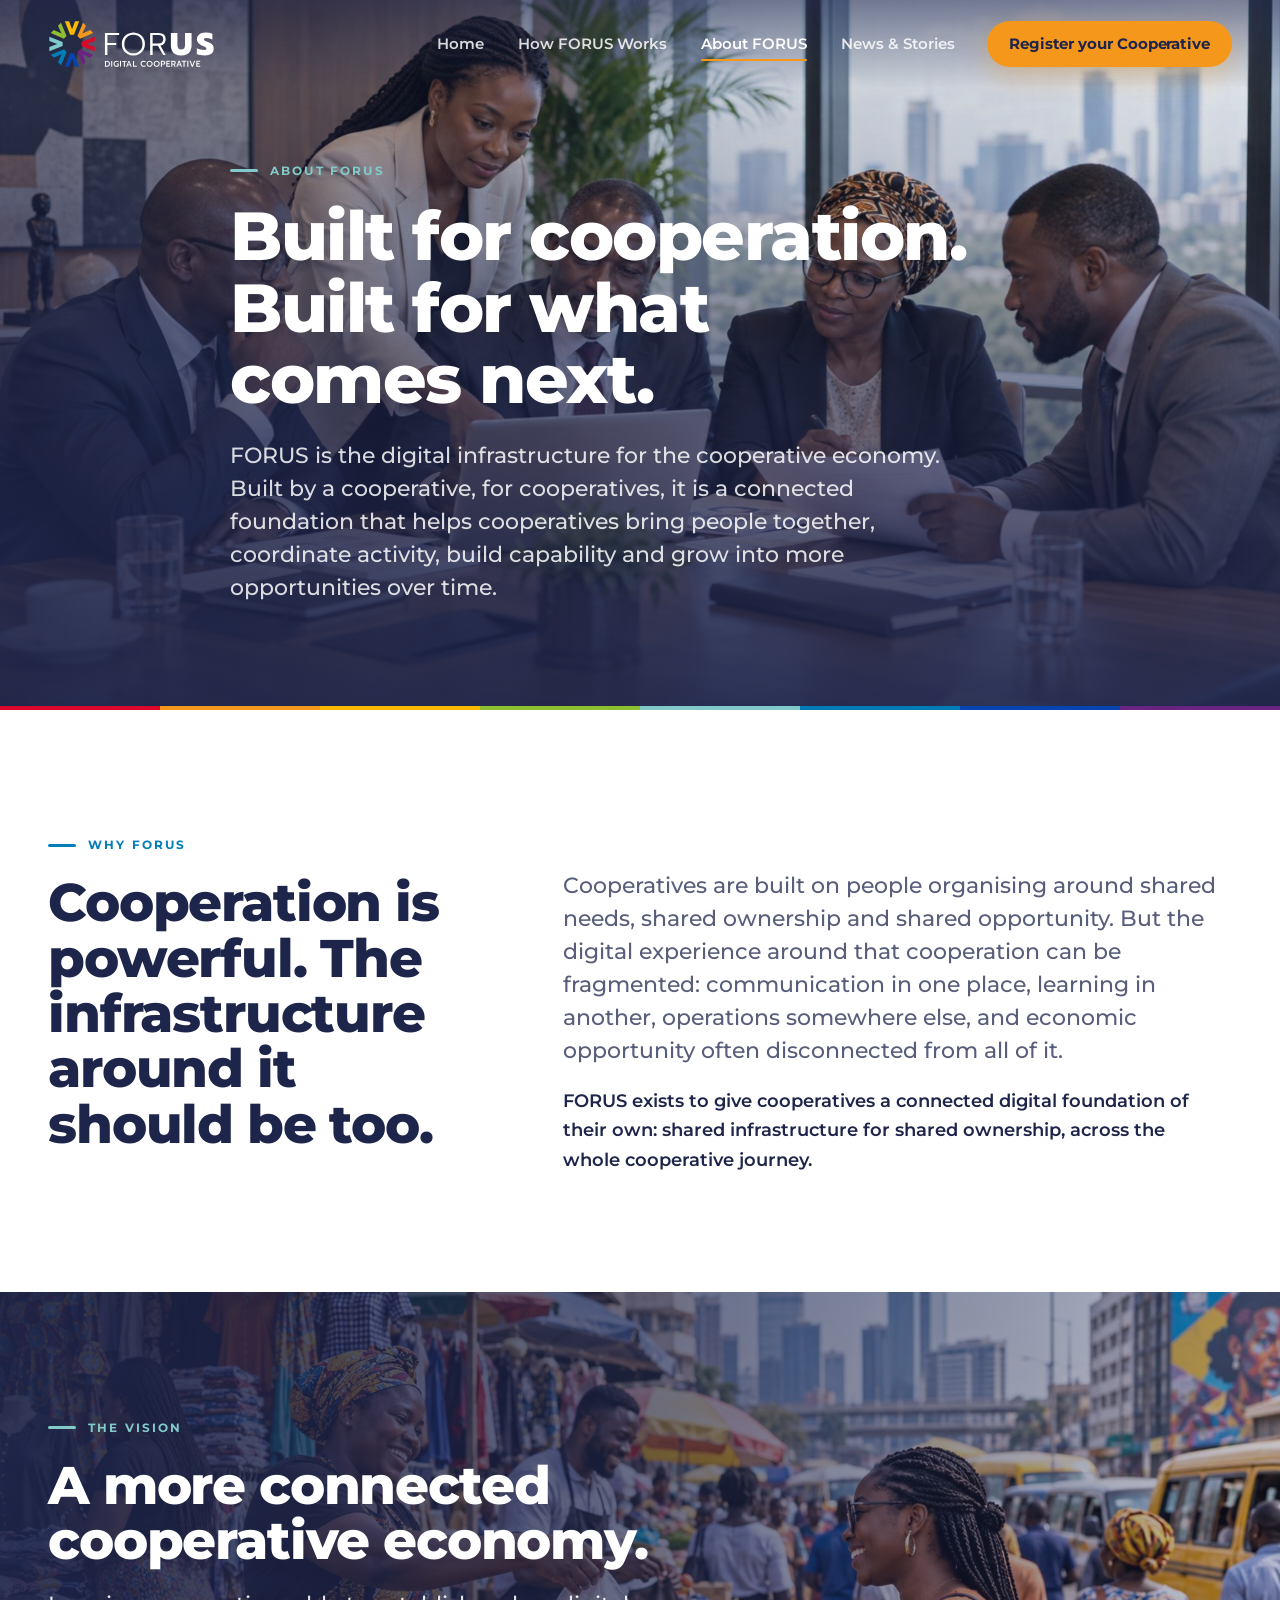
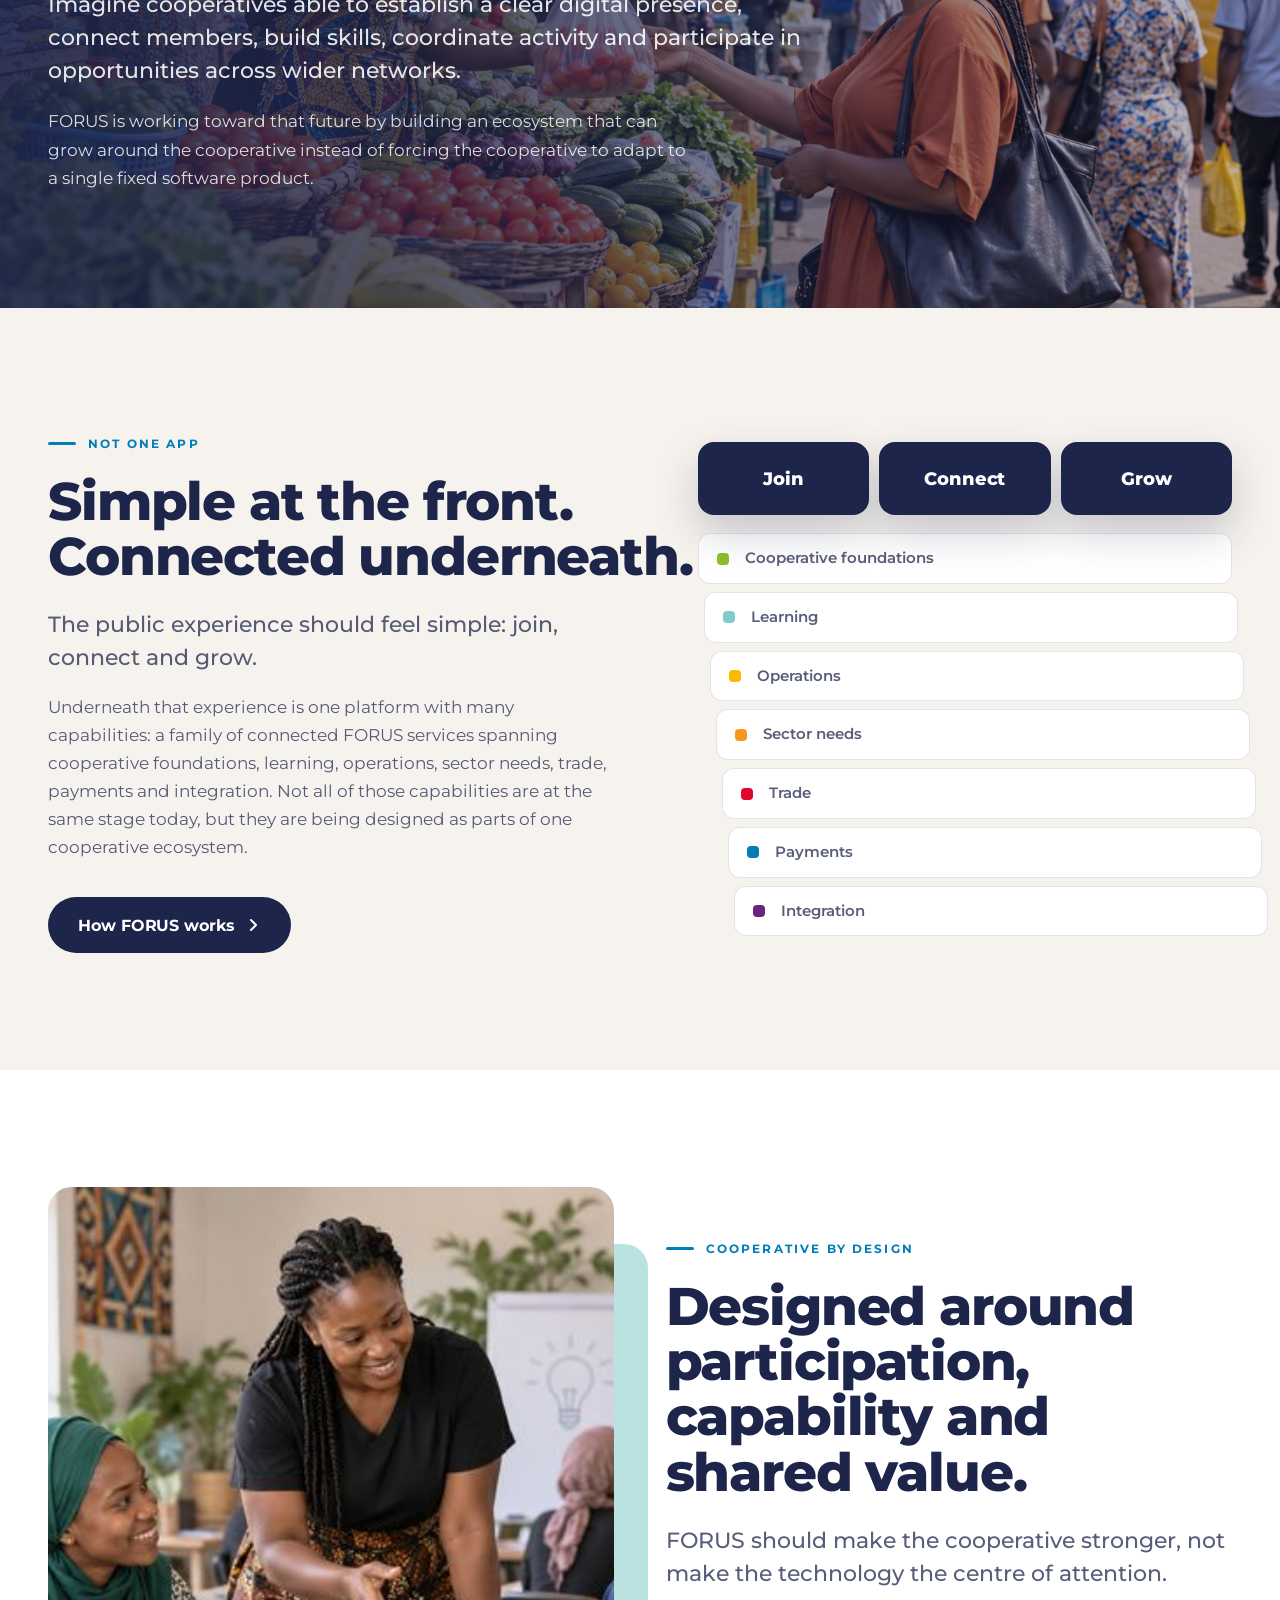
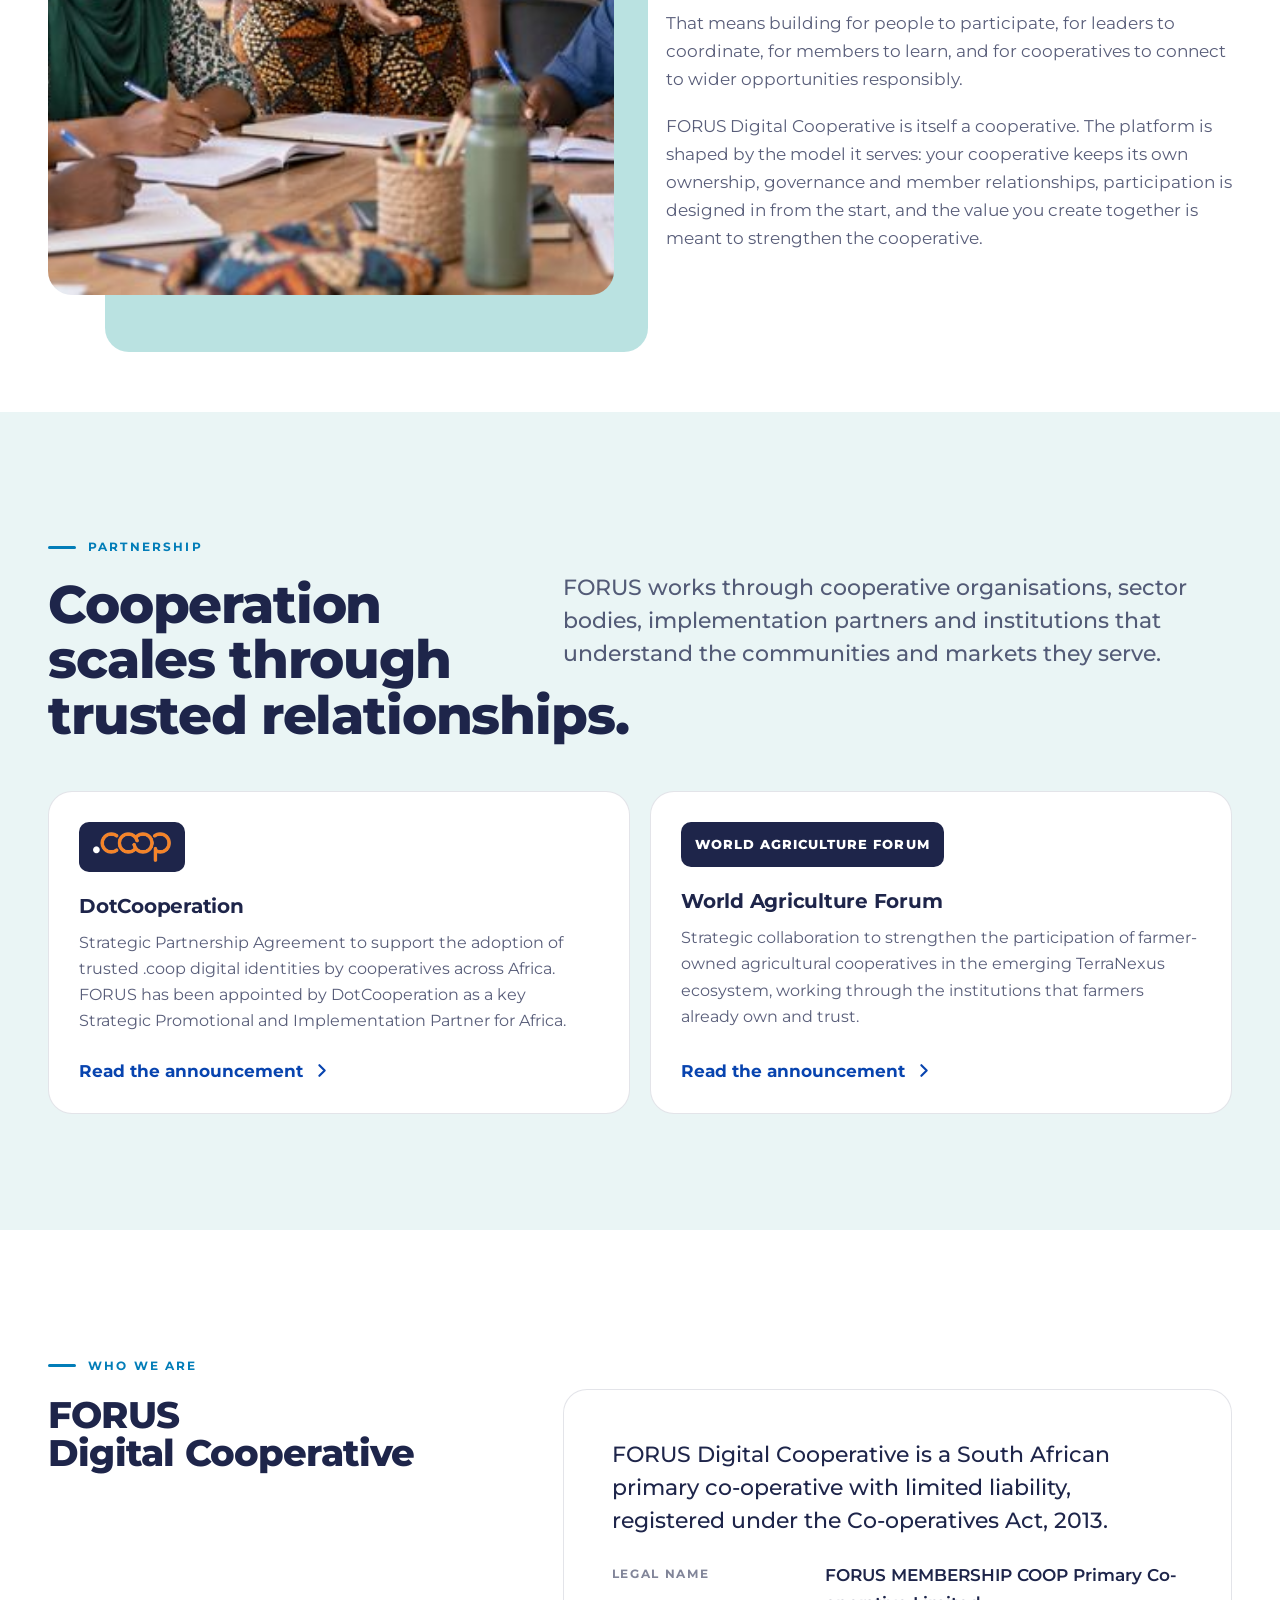
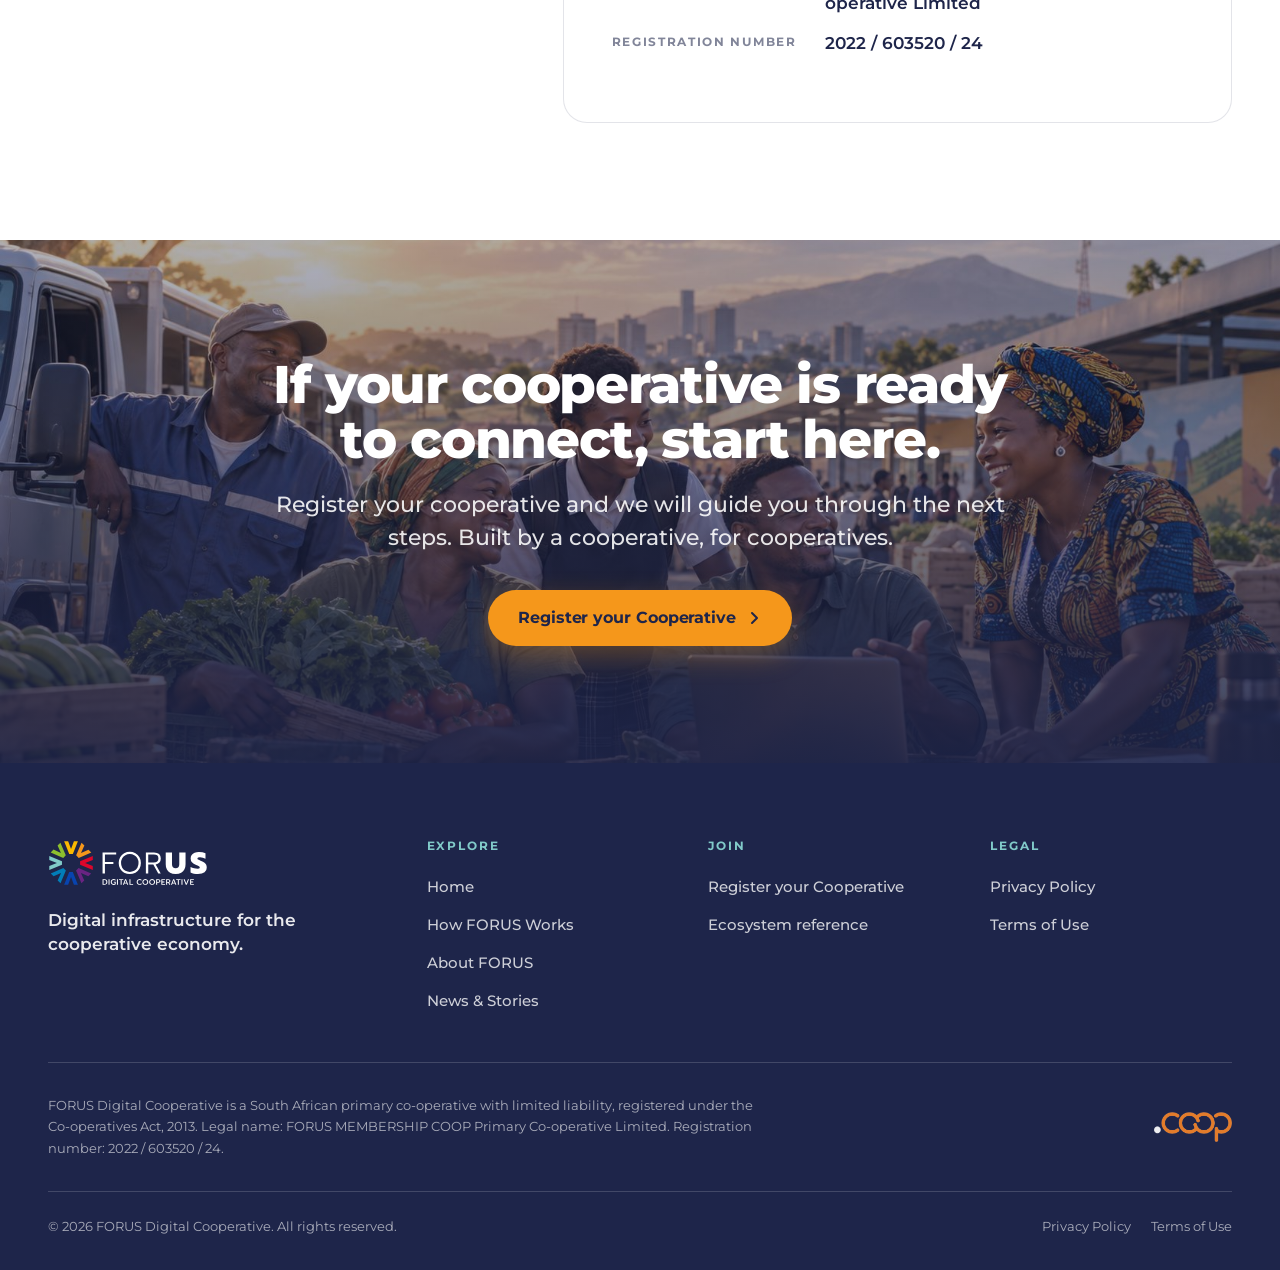
==== commit 5e0e5b48: "Polish: fix inline clamp syntax, breakable heading ties on phones Co-Authored-By: Claude Fable 5.1 <" ====
--- a/about.html
+++ b/about.html
@@ -36,7 +36,7 @@
   <div class="hero-scrim" aria-hidden="true"></div>
   <div class="container hero-content">
     <p class="eyebrow">About&nbsp;FORUS</p>
-    <h1 id="about-h1">Built for cooperation. Built for what comes&nbsp;next.</h1>
+    <h1 id="about-h1">Built for cooperation. Built for what <span class="tie">comes next.</span></h1>
     <p class="lead">FORUS is the digital infrastructure for the cooperative economy. Built by a cooperative, for cooperatives, it is a connected foundation that helps cooperatives bring people together, coordinate activity, build capability and grow into more opportunities over&nbsp;time.</p>
   </div>
 </section>
@@ -46,7 +46,7 @@
   <div class="container split editorial">
     <div class="col-5 reveal">
       <p class="eyebrow">Why&nbsp;FORUS</p>
-      <h2 id="why-h2">Cooperation is powerful. The infrastructure around it should be&nbsp;too.</h2>
+      <h2 id="why-h2">Cooperation is powerful. The infrastructure around it should <span class="tie">be too.</span></h2>
     </div>
     <div class="col-7 body-copy reveal" data-delay="1">
       <p class="lead">Cooperatives are built on people organising around shared needs, shared ownership and shared opportunity. But the digital experience around that cooperation can be fragmented: communication in one place, learning in another, operations somewhere else, and economic opportunity often disconnected from all of&nbsp;it.</p>
@@ -61,7 +61,7 @@
   <div class="container">
     <div class="section-head reveal">
       <p class="eyebrow on-dark">The&nbsp;vision</p>
-      <h2 id="vision-h2">A more connected <span class="nb">cooperative economy.</span></h2>
+      <h2 id="vision-h2">A more connected <span class="nb"><span class="tie-long">cooperative economy.</span></span></h2>
       <p class="lead">Imagine cooperatives able to establish a clear digital presence, connect members, build skills, coordinate activity and participate in opportunities across wider&nbsp;networks.</p>
       <p style="margin-top:20px;max-width:58ch">FORUS is working toward that future by building an ecosystem that can grow around the cooperative instead of forcing the cooperative to adapt to a single fixed software&nbsp;product.</p>
     </div>
@@ -72,7 +72,7 @@
   <div class="container split">
     <div class="col-6 reveal">
       <p class="eyebrow">Not one&nbsp;app</p>
-      <h2 id="notone-h2"><span class="nb">Simple at the&nbsp;front.</span> <span class="nb">Connected underneath.</span></h2>
+      <h2 id="notone-h2"><span class="nb">Simple at <span class="tie">the front.</span></span> <span class="nb"><span class="tie-long">Connected underneath.</span></span></h2>
       <div class="body-copy" style="margin-top:24px">
         <p class="lead">The public experience should feel simple: join, connect and&nbsp;grow.</p>
         <p>Underneath that experience is one platform with many capabilities: a family of connected FORUS services spanning cooperative foundations, learning, operations, sector needs, trade, payments and integration. Not all of those capabilities are at the same stage today, but they are being designed as parts of one cooperative&nbsp;ecosystem.</p>
@@ -82,7 +82,7 @@
     <div class="col-6 reveal" data-delay="1">
       <div class="layers" aria-label="The connected FORUS services">
         <div class="layers-front"><span>Join</span><span>Connect</span><span>Grow</span></div>
-        <ul class="layers-list"><li style="--accent:var(--green);--i:0"><span class="bar" aria-hidden="true"></span><span>Cooperative foundations</span></li><li style="--accent:var(--light-blue);--i:1"><span class="bar" aria-hidden="true"></span><span>Learning</span></li><li style="--accent:var(--yellow);--i:2"><span class="bar" aria-hidden="true"></span><span>Operations</span></li><li style="--accent:var(--orange);--i:3"><span class="bar" aria-hidden="true"></span><span>Sector&nbsp;needs</span></li><li style="--accent:var(--red);--i:4"><span class="bar" aria-hidden="true"></span><span>Trade</span></li><li style="--accent:var(--medium-blue);--i:5"><span class="bar" aria-hidden="true"></span><span>Payments</span></li><li style="--accent:var(--purple);--i:6"><span class="bar" aria-hidden="true"></span><span>Integration</span></li></ul>
+        <ul class="layers-list"><li style="--accent:var(--green);--i:0"><span class="bar" aria-hidden="true"></span><span><span class="tie-long">Cooperative foundations</span></span></li><li style="--accent:var(--light-blue);--i:1"><span class="bar" aria-hidden="true"></span><span>Learning</span></li><li style="--accent:var(--yellow);--i:2"><span class="bar" aria-hidden="true"></span><span>Operations</span></li><li style="--accent:var(--orange);--i:3"><span class="bar" aria-hidden="true"></span><span><span class="tie">Sector needs</span></span></li><li style="--accent:var(--red);--i:4"><span class="bar" aria-hidden="true"></span><span>Trade</span></li><li style="--accent:var(--medium-blue);--i:5"><span class="bar" aria-hidden="true"></span><span>Payments</span></li><li style="--accent:var(--purple);--i:6"><span class="bar" aria-hidden="true"></span><span>Integration</span></li></ul>
       </div>
     </div>
   </div>
@@ -95,7 +95,7 @@
     </div>
     <div class="col-6 reveal" data-delay="1">
       <p class="eyebrow">Cooperative by&nbsp;design</p>
-      <h2 id="bydesign-h2">Designed around participation, capability and shared&nbsp;value.</h2>
+      <h2 id="bydesign-h2">Designed around participation, capability and <span class="tie">shared value.</span></h2>
       <div class="body-copy" style="margin-top:24px">
         <p class="lead">FORUS should make the cooperative stronger, not make the technology the centre of&nbsp;attention.</p>
         <p>That means building for people to participate, for leaders to coordinate, for members to learn, and for cooperatives to connect to wider opportunities&nbsp;responsibly.</p>
@@ -110,7 +110,7 @@
     <div class="split editorial">
       <div class="col-5 reveal">
         <p class="eyebrow">Partnership</p>
-        <h2 id="partner-h2">Cooperation scales through <span class="nb">trusted relationships.</span></h2>
+        <h2 id="partner-h2">Cooperation scales through <span class="nb"><span class="tie-long">trusted relationships.</span></span></h2>
       </div>
       <div class="col-7 body-copy reveal" data-delay="1">
         <p class="lead">FORUS works through cooperative organisations, sector bodies, implementation partners and institutions that understand the communities and markets they&nbsp;serve.</p>
@@ -124,8 +124,8 @@
         <a class="link-more" href="story-template.html">Read the announcement<svg class="chev" viewBox="0 0 16 16" aria-hidden="true"><path d="M6 3l5 5-5 5" fill="none" stroke="currentColor" stroke-width="2" stroke-linecap="round" stroke-linejoin="round"/></svg></a>
       </li>
       <li class="partner-card">
-        <span class="partner-name">World Agriculture Forum</span>
-        <h3>World Agriculture Forum</h3>
+        <span class="partner-name">World <span class="tie-long">Agriculture Forum</span></span>
+        <h3>World <span class="tie-long">Agriculture Forum</span></h3>
         <p>Strategic collaboration to strengthen the participation of farmer-owned agricultural cooperatives in the emerging TerraNexus ecosystem, working through the institutions that farmers already own and&nbsp;trust.</p>
         <a class="link-more" href="story-world-agriculture-forum.html">Read the announcement<svg class="chev" viewBox="0 0 16 16" aria-hidden="true"><path d="M6 3l5 5-5 5" fill="none" stroke="currentColor" stroke-width="2" stroke-linecap="round" stroke-linejoin="round"/></svg></a>
       </li>
@@ -137,7 +137,7 @@
   <div class="container split editorial">
     <div class="col-5 reveal">
       <p class="eyebrow">Who we&nbsp;are</p>
-      <h2 id="who-h2" style="font-size:clamp(1.7rem,1.2rem+1.7vw,2.3rem)">FORUS Digital Cooperative</h2>
+      <h2 id="who-h2" style="font-size:clamp(1.7rem,1.2rem + 1.7vw,2.3rem)">FORUS <span class="tie-long">Digital Cooperative</span></h2>
     </div>
     <div class="col-7 reveal" data-delay="1">
       <div class="legal-card">
@@ -156,7 +156,7 @@
   <div class="bleed-scrim center" aria-hidden="true"></div>
   <div class="container">
     <div class="section-head reveal">
-      <h2 id="about-cta-h2">If your cooperative is ready to connect, start&nbsp;here.</h2>
+      <h2 id="about-cta-h2">If your cooperative is ready to connect, <span class="tie">start here.</span></h2>
       <p class="lead">Register your cooperative and we will guide you through the next steps. Built by a cooperative, for&nbsp;cooperatives.</p>
       <div class="cta-row"><a class="btn btn-primary" href="register.html">Register your Cooperative<svg class="chev" viewBox="0 0 16 16" aria-hidden="true"><path d="M6 3l5 5-5 5" fill="none" stroke="currentColor" stroke-width="2" stroke-linecap="round" stroke-linejoin="round"/></svg></a></div>
     </div>
--- a/assets/css/site.css
+++ b/assets/css/site.css
@@ -222,7 +222,7 @@
 }
 .hero-content { position: relative; max-width: 820px; }
 .hero h1 { color: var(--white); max-width: 20ch; }
-.nb { white-space: nowrap; }
+.nb, .tie, .tie-long { white-space: nowrap; }
 .hero-home h1 { font-size: clamp(2.5rem, 1.5rem + 4.3vw, 4.6rem); }
 .hero .lead { color: rgba(255, 255, 255, .84); max-width: 50ch; margin-top: 24px; }
 .hero .eyebrow { color: var(--light-blue); }
@@ -599,7 +599,7 @@
 }
 @media (max-width: 600px) {
   .hero { min-height: min(88vh, 760px); }
-  h1 .nb, h2 .nb { white-space: normal; }
+  h1 .nb, h2 .nb, .tie-long { white-space: normal; }
   .hero h1 { max-width: none; }
   .hero-scrim { background: linear-gradient(to top, rgba(30, 37, 74, .96) 0%, rgba(30, 37, 74, .7) 45%, rgba(30, 37, 74, .2) 85%, rgba(30, 37, 74, .05)); }
   .cta-row .btn { width: 100%; }
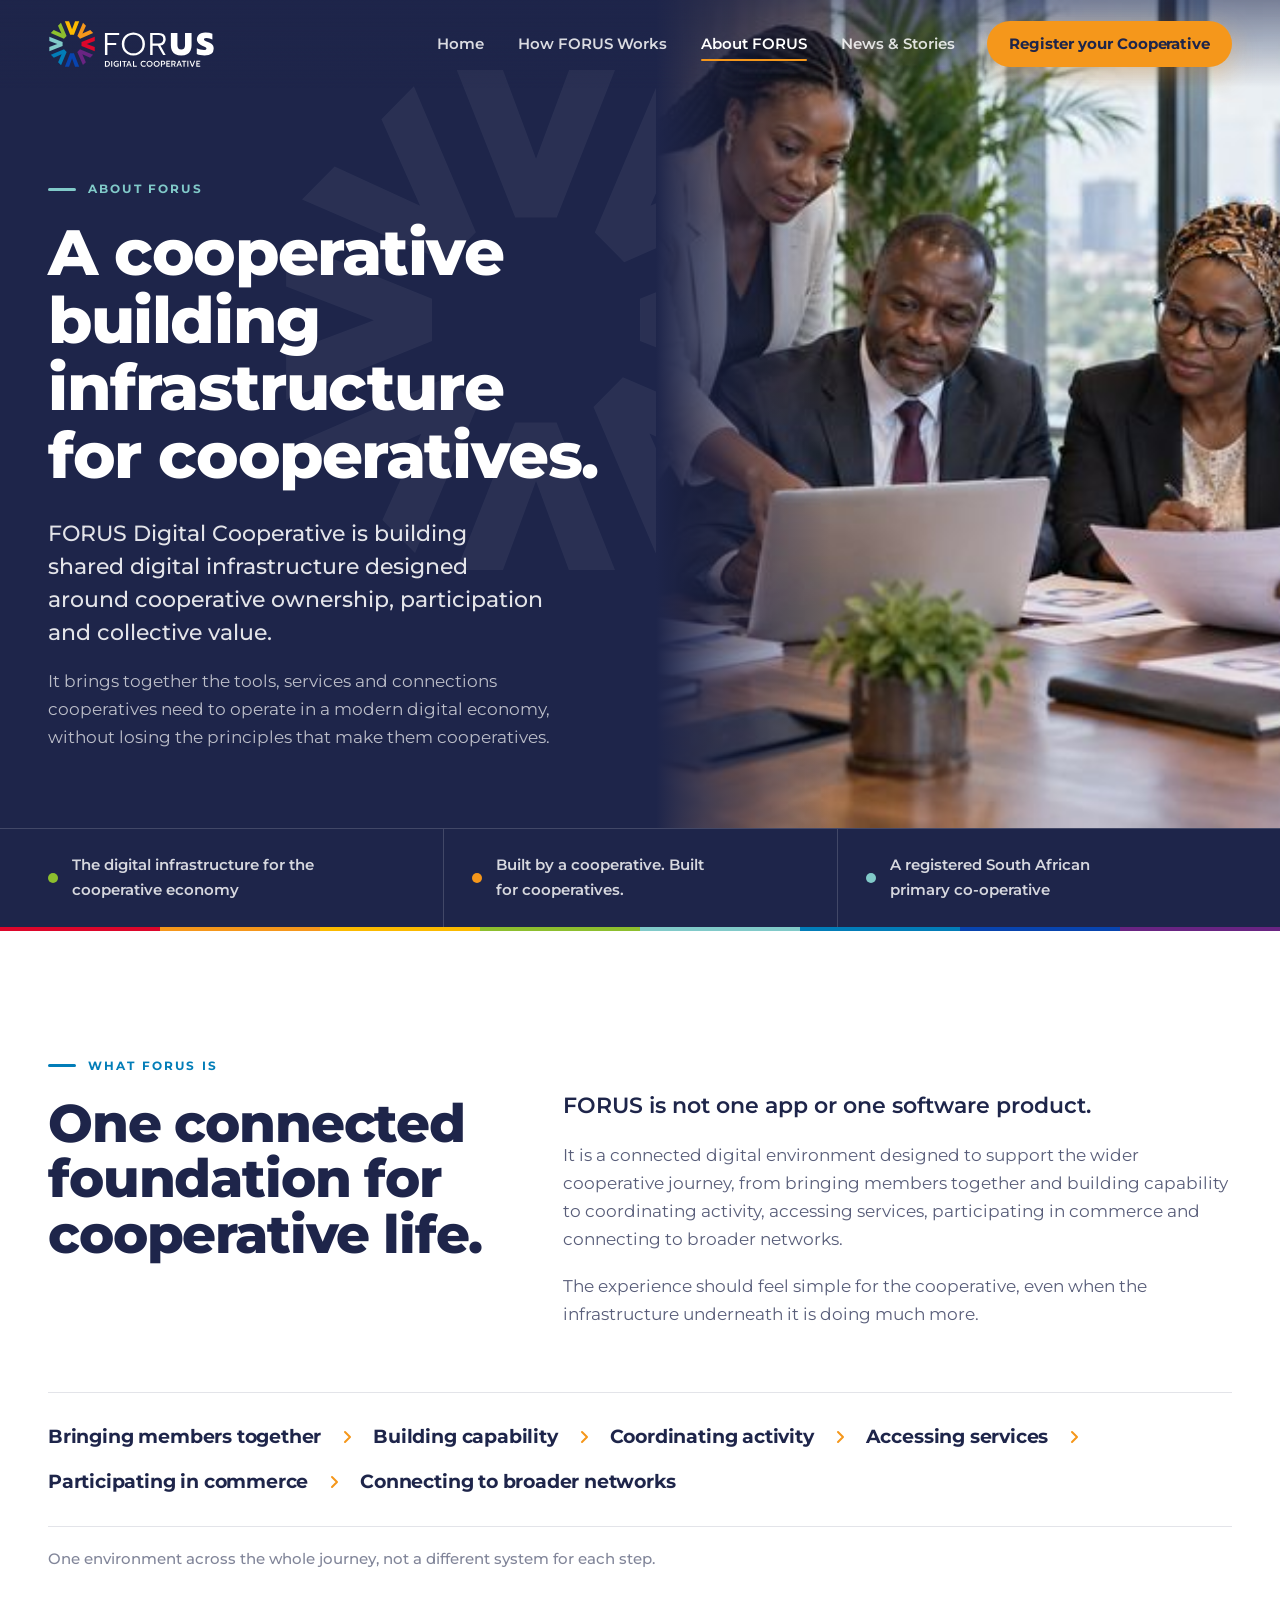
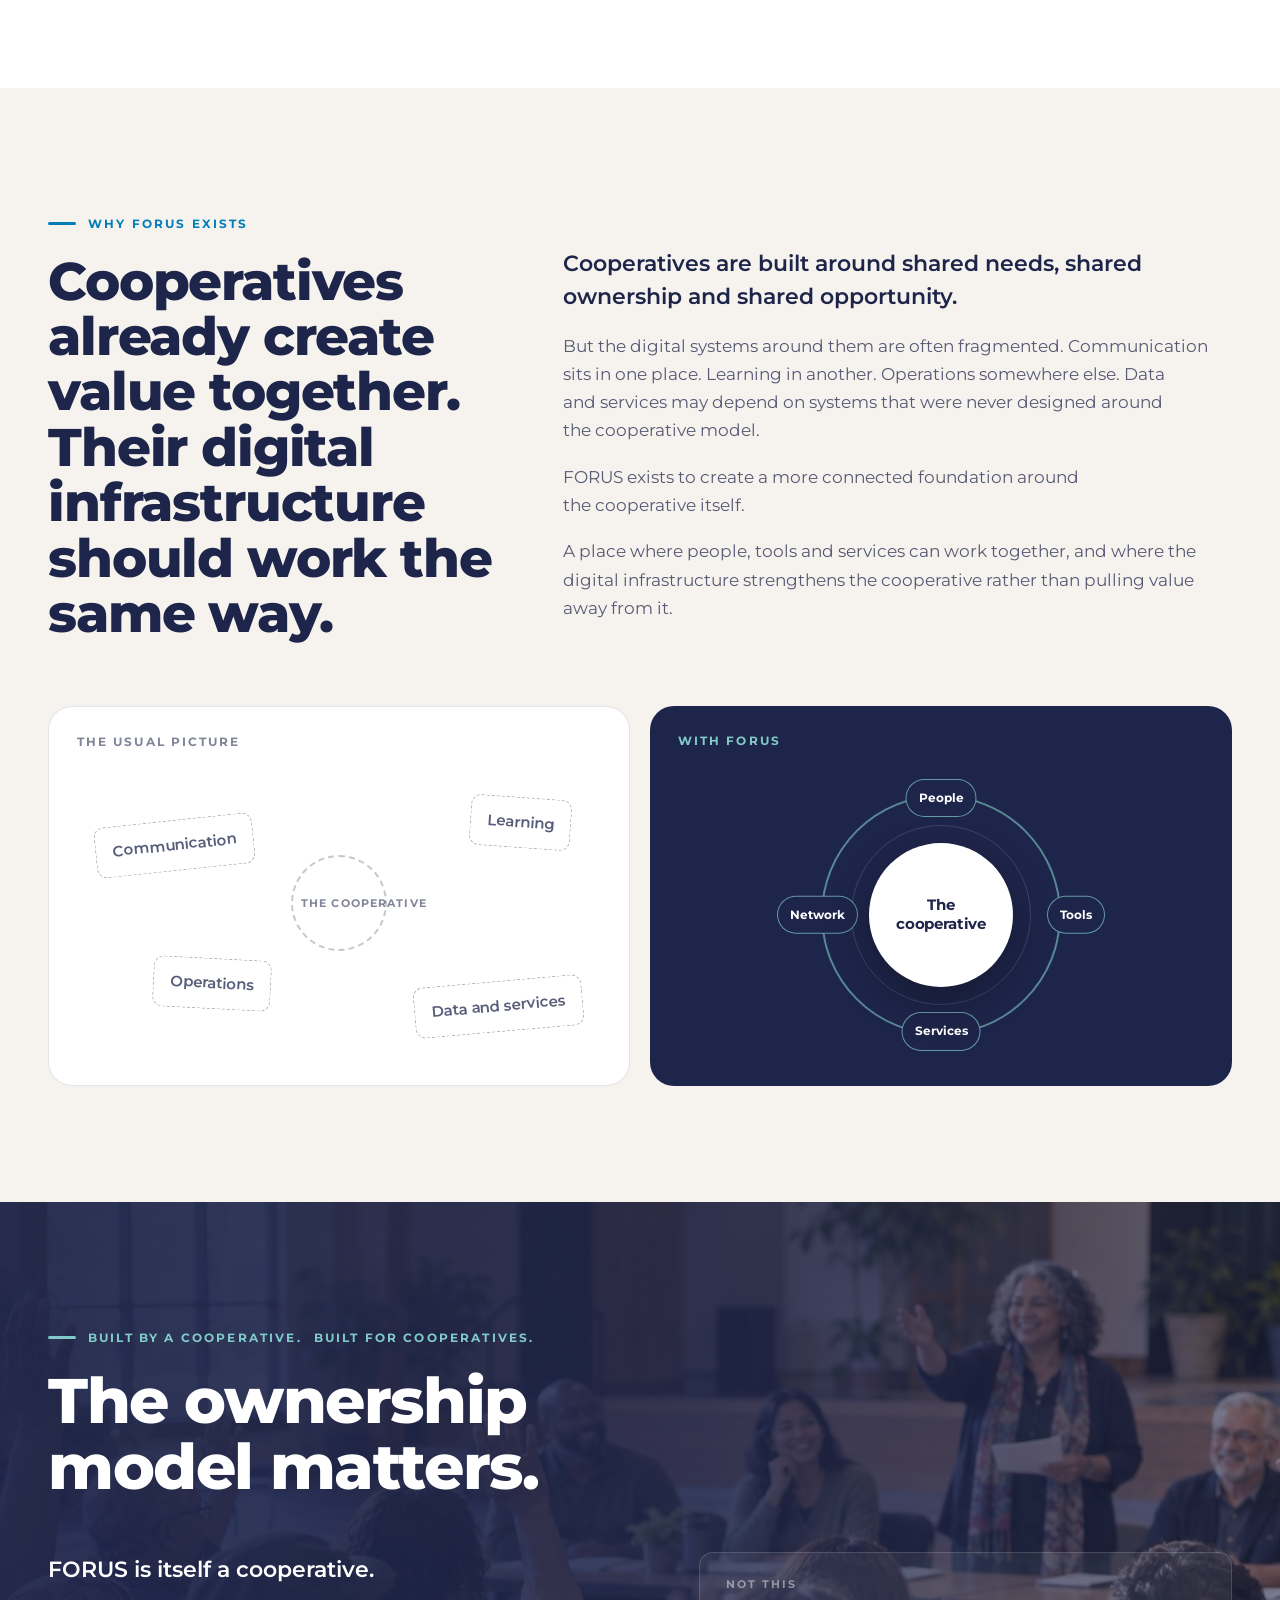
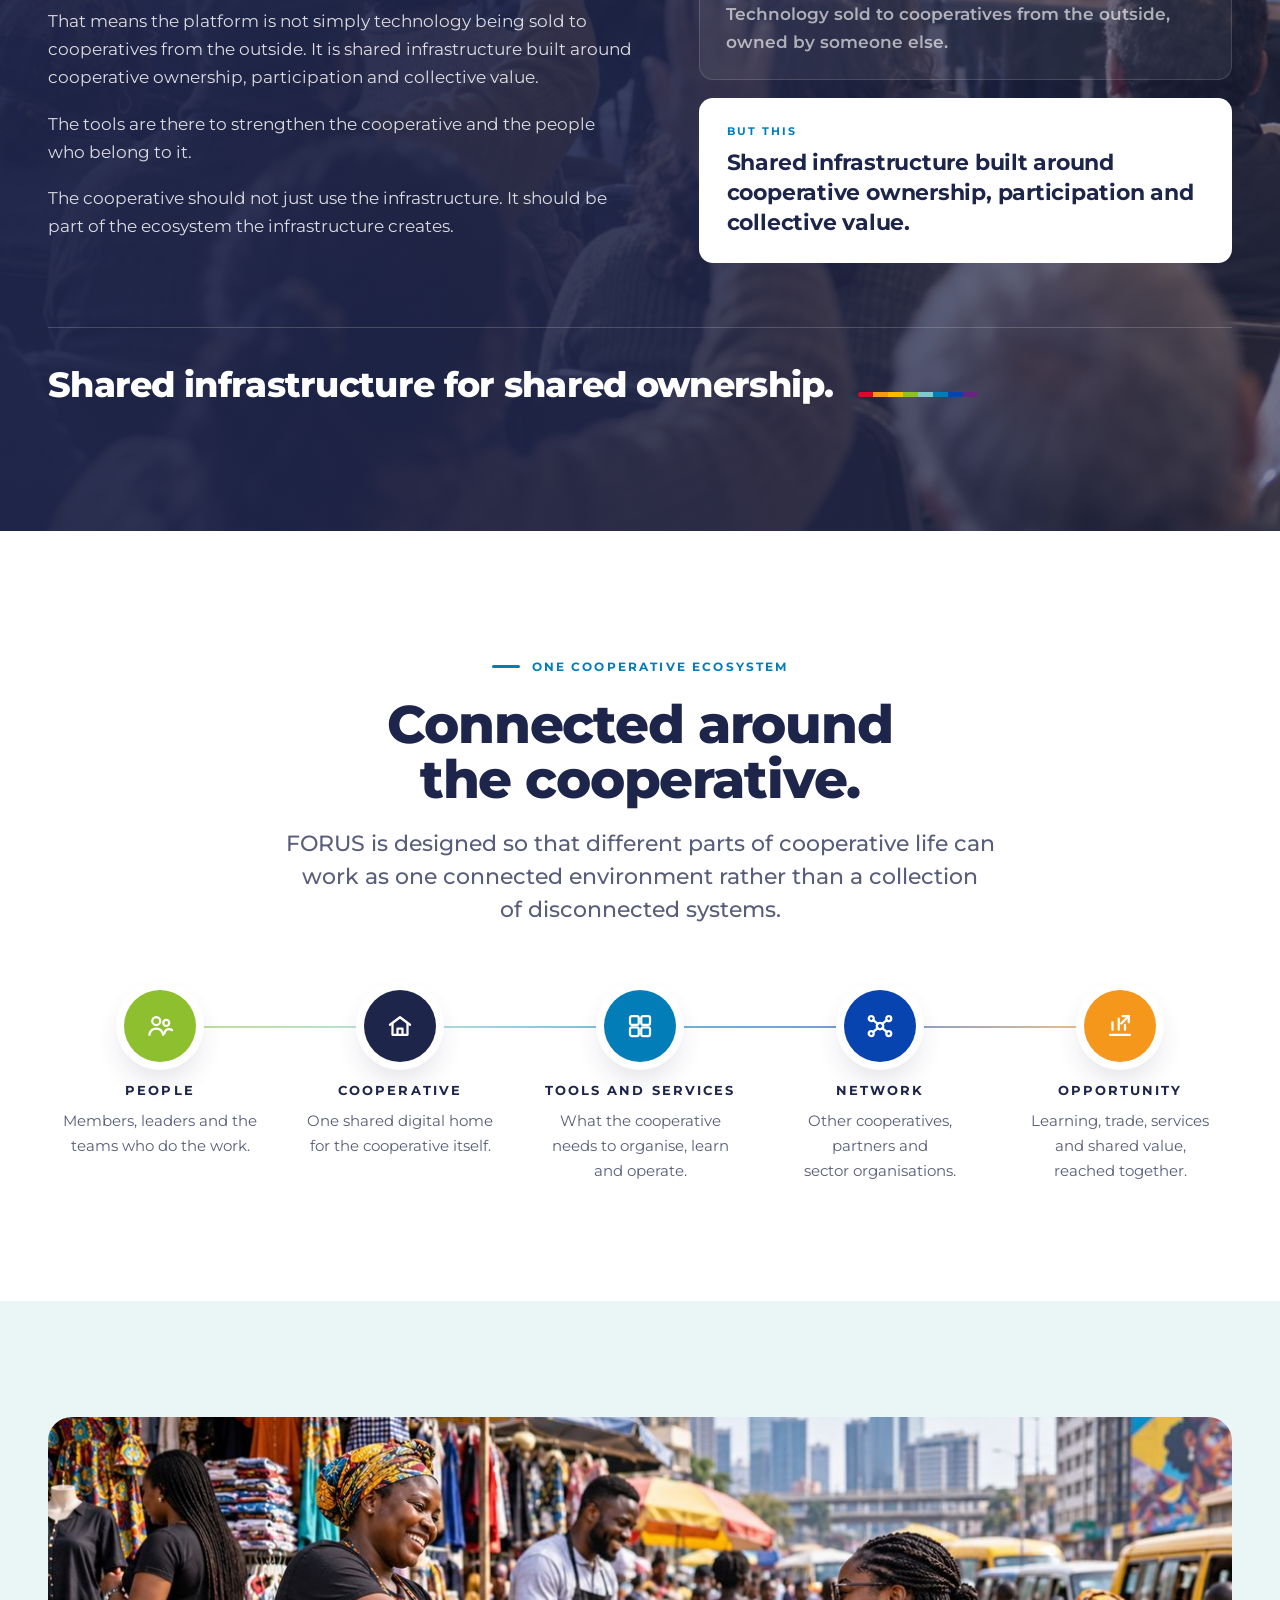
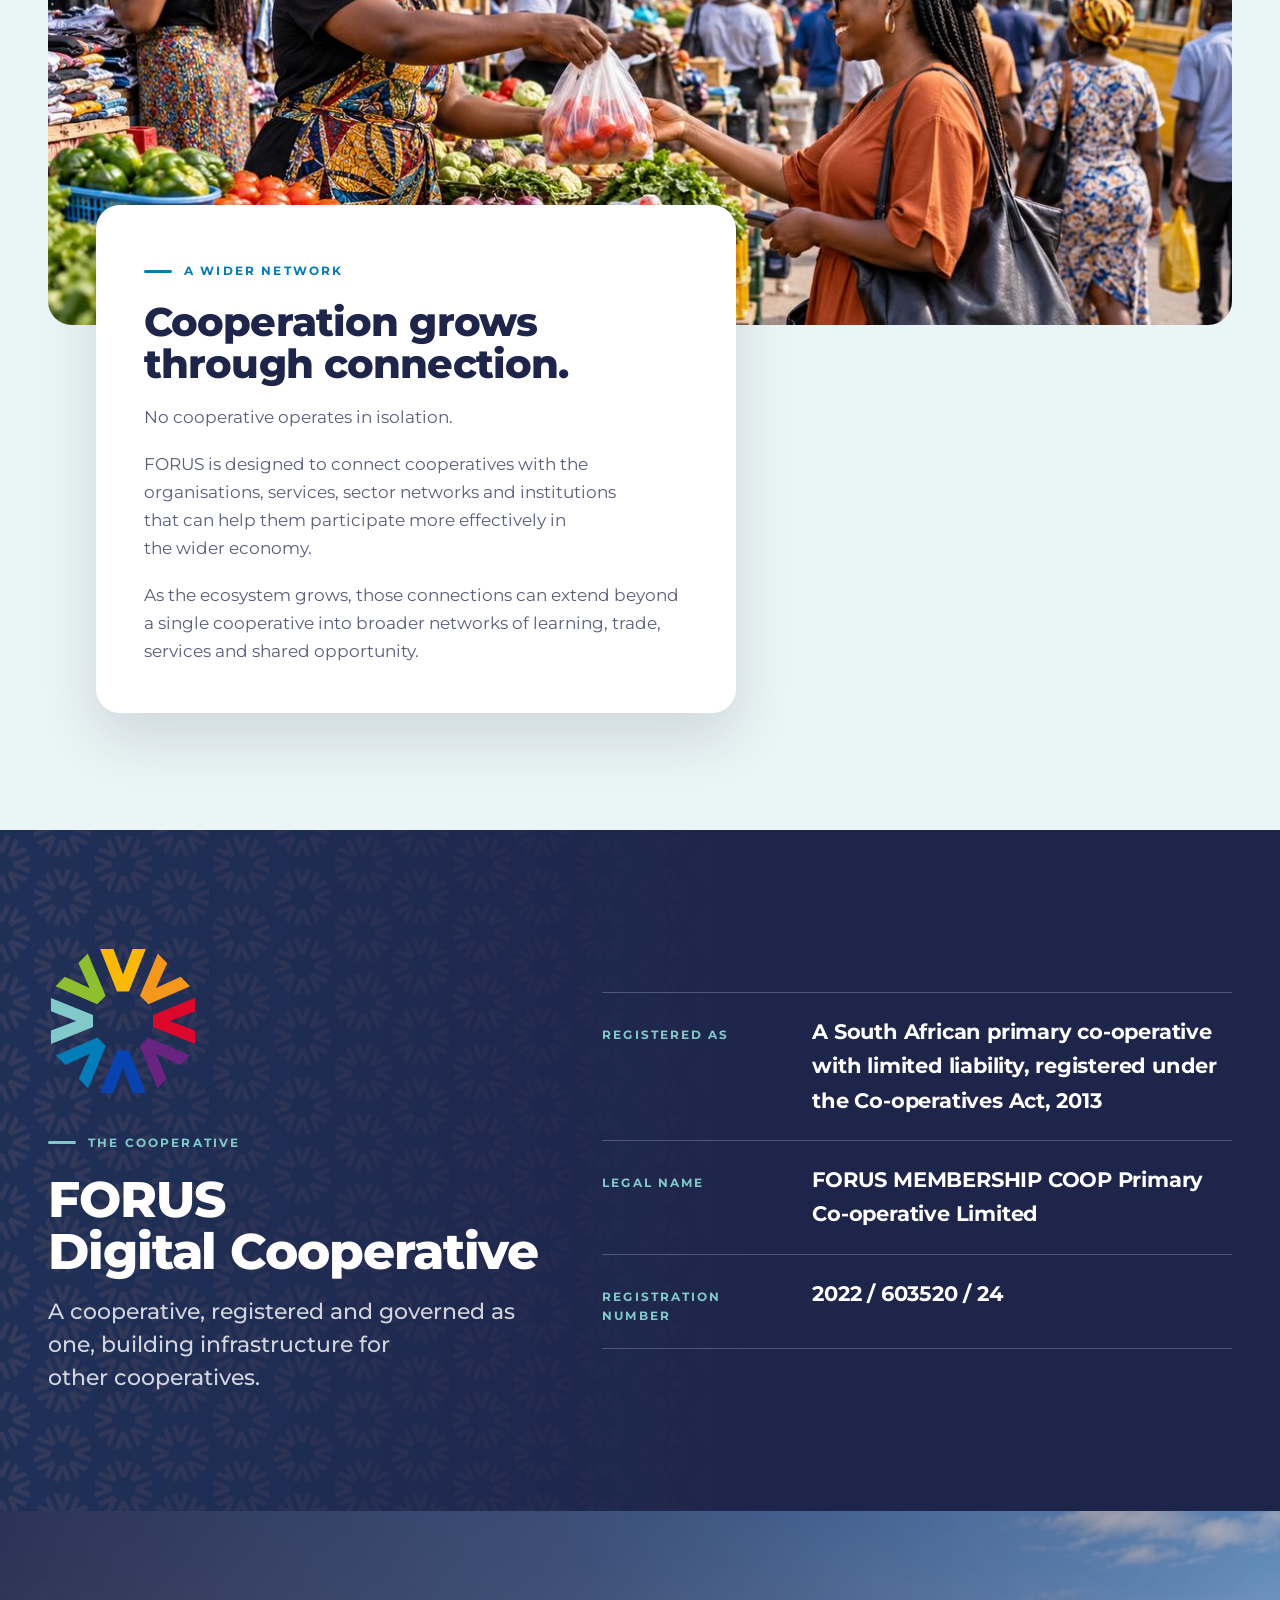
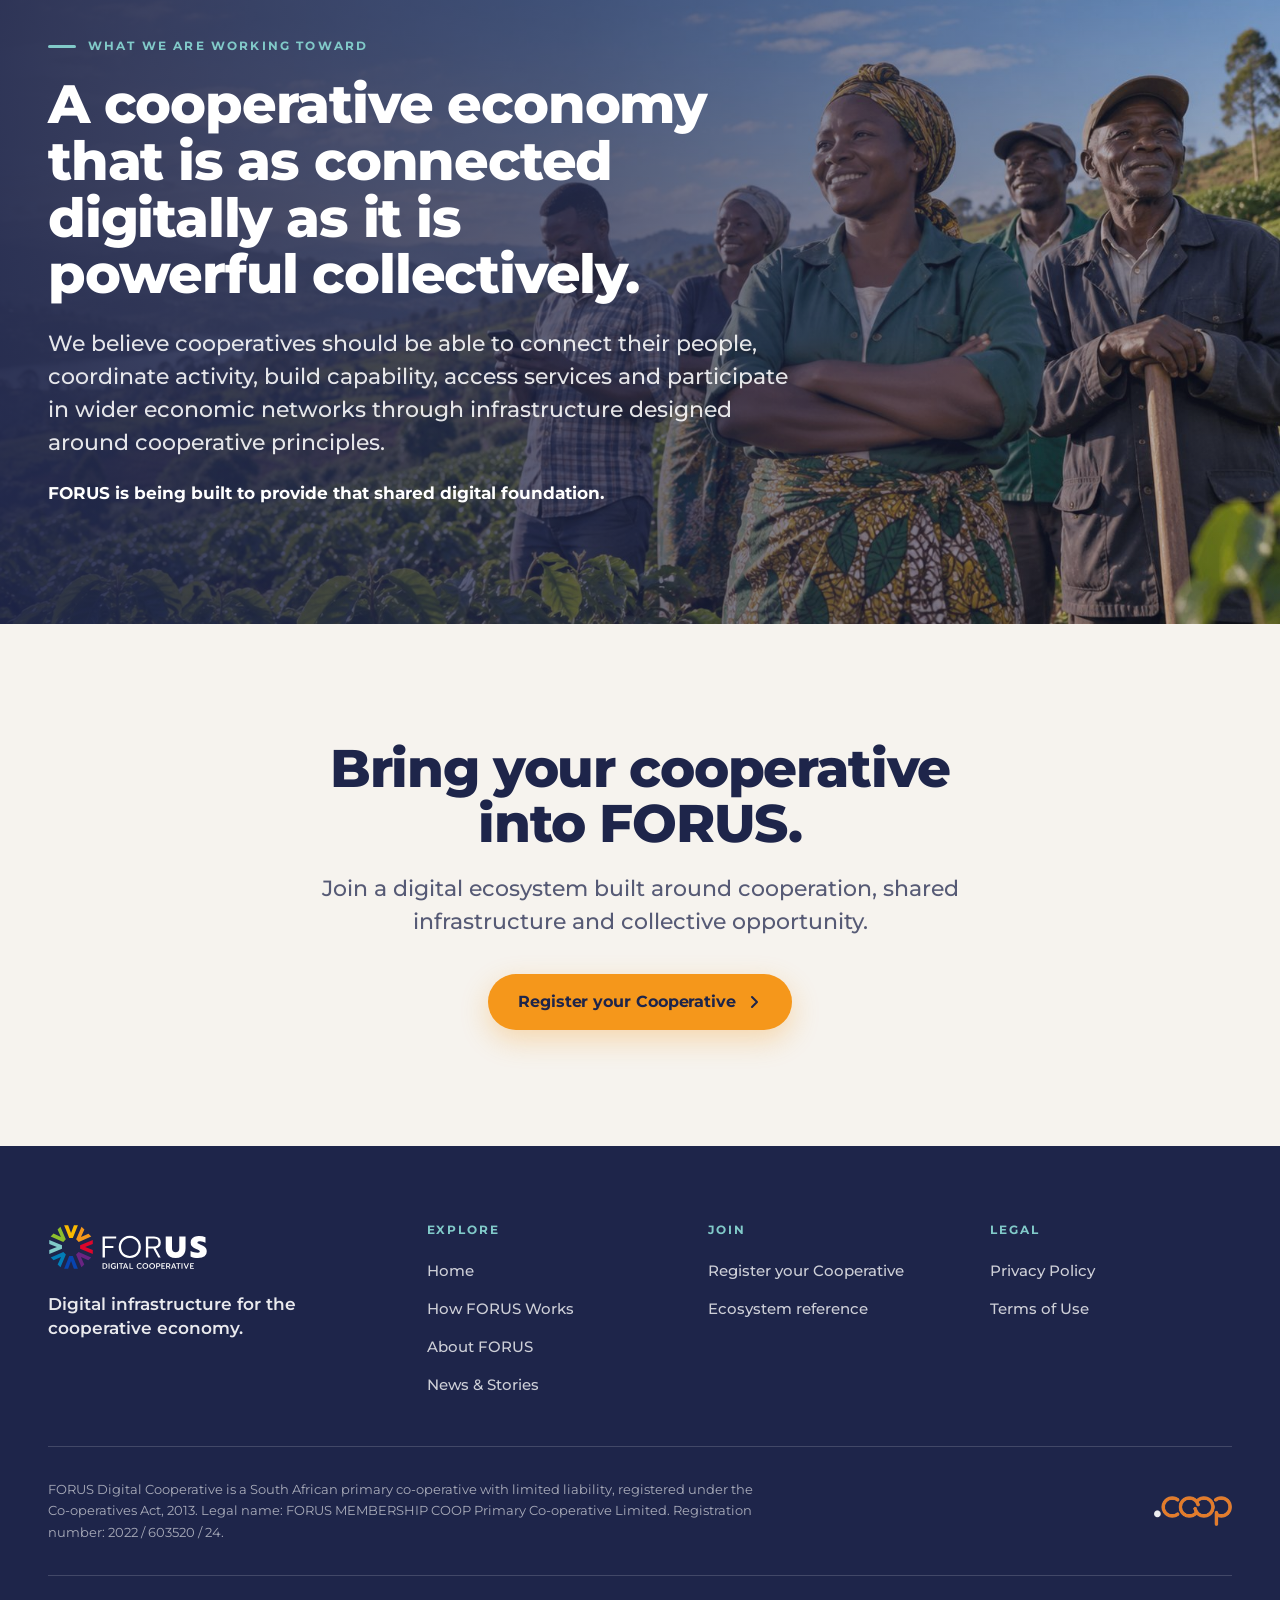
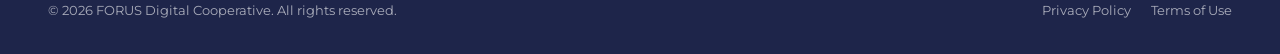
==== commit 79ec573c: "Rebuild About FORUS as an institutional profile Co-Authored-By: Claude Fable 5.1 <noreply@anthropic." ====
--- a/about.html
+++ b/about.html
@@ -3,10 +3,10 @@
 <head>
 <meta charset="utf-8">
 <meta name="viewport" content="width=device-width, initial-scale=1">
-<title>About FORUS | Digital Infrastructure for Cooperative Economies</title>
-<meta name="description" content="FORUS is the digital infrastructure for the cooperative economy, built by a cooperative for cooperatives around participation, capability and shared opportunity.">
-<meta property="og:title" content="About FORUS | Digital Infrastructure for Cooperative Economies">
-<meta property="og:description" content="FORUS is the digital infrastructure for the cooperative economy, built by a cooperative for cooperatives around participation, capability and shared opportunity.">
+<title>About FORUS | Digital Infrastructure for the Cooperative Economy</title>
+<meta name="description" content="FORUS Digital Cooperative is a cooperative building shared digital infrastructure for cooperatives, designed around ownership, participation and collective value.">
+<meta property="og:title" content="About FORUS | Digital Infrastructure for the Cooperative Economy">
+<meta property="og:description" content="FORUS Digital Cooperative is a cooperative building shared digital infrastructure for cooperatives, designed around ownership, participation and collective value.">
 <meta property="og:type" content="website">
 <meta property="og:image" content="assets/img/agriculture-1200.jpg">
 <meta name="theme-color" content="#1E254A">
@@ -31,133 +31,158 @@
 </header>
 <main id="main">
 
-<section class="hero hero-inner" aria-labelledby="about-h1">
-  <div class="hero-media"><img src="assets/img/leadership-1200.jpg" srcset="assets/img/leadership-720.jpg 720w, assets/img/leadership-1200.jpg 1200w, assets/img/leadership-1672.jpg 1672w" sizes="100vw" width="1672" height="941" alt="Cooperative leaders reviewing documents together around a boardroom table" style="--focus:50% 42%" fetchpriority="high" decoding="async"></div>
-  <div class="hero-scrim" aria-hidden="true"></div>
-  <div class="container hero-content">
-    <p class="eyebrow">About&nbsp;FORUS</p>
-    <h1 id="about-h1">Built for cooperation. Built for what <span class="tie">comes next.</span></h1>
-    <p class="lead">FORUS is the digital infrastructure for the cooperative economy. Built by a cooperative, for cooperatives, it is a connected foundation that helps cooperatives bring people together, coordinate activity, build capability and grow into more opportunities over&nbsp;time.</p>
-  </div>
-</section>
+<section class="ab-hero" aria-labelledby="about-h1">
+  <div class="copy"><div>
+    <p class="eyebrow on-dark">About&nbsp;FORUS</p>
+    <h1 id="about-h1">A cooperative building infrastructure <span class="tie-long">for cooperatives.</span></h1>
+    <p class="lead">FORUS Digital Cooperative is building shared digital infrastructure designed around cooperative ownership, participation and collective&nbsp;value.</p>
+    <p class="sub">It brings together the tools, services and connections cooperatives need to operate in a modern digital economy, without losing the principles that make them&nbsp;cooperatives.</p>
+  </div></div>
+  <div class="media"><img src="assets/img/leadership-1200.jpg" srcset="assets/img/leadership-720.jpg 720w, assets/img/leadership-1200.jpg 1200w, assets/img/leadership-1672.jpg 1672w" sizes="(max-width: 900px) 100vw, 50vw" width="1672" height="941" alt="Cooperative leaders reviewing documents together around a boardroom table" style="--focus:50% 42%" fetchpriority="high" decoding="async"></div>
+</section>
+<div class="ab-strip"><div class="container"><ul>
+  <li style="--accent:var(--green)"><span class="dot" aria-hidden="true"></span>The digital infrastructure for the cooperative&nbsp;economy</li>
+  <li style="--accent:var(--orange)"><span class="dot" aria-hidden="true"></span>Built by a cooperative. Built for&nbsp;cooperatives.</li>
+  <li style="--accent:var(--light-blue)"><span class="dot" aria-hidden="true"></span>A registered South African primary&nbsp;co-operative</li>
+</ul></div></div>
 <div class="spectrum" aria-hidden="true"></div>
 
-<section class="section" aria-labelledby="why-h2">
-  <div class="container split editorial">
-    <div class="col-5 reveal">
-      <p class="eyebrow">Why&nbsp;FORUS</p>
-      <h2 id="why-h2">Cooperation is powerful. The infrastructure around it should <span class="tie">be too.</span></h2>
-    </div>
-    <div class="col-7 body-copy reveal" data-delay="1">
-      <p class="lead">Cooperatives are built on people organising around shared needs, shared ownership and shared opportunity. But the digital experience around that cooperation can be fragmented: communication in one place, learning in another, operations somewhere else, and economic opportunity often disconnected from all of&nbsp;it.</p>
-      <p style="font-size:1.125rem;font-weight:600;color:var(--night-blue)">FORUS exists to give cooperatives a connected digital foundation of their own: shared infrastructure for shared ownership, across the whole cooperative&nbsp;journey.</p>
-    </div>
-  </div>
-</section>
-
-<section class="bleed section" aria-labelledby="vision-h2">
-  <div class="bleed-media"><img src="assets/img/market-1200.jpg" srcset="assets/img/market-720.jpg 720w, assets/img/market-1200.jpg 1200w, assets/img/market-1672.jpg 1672w" sizes="100vw" width="1672" height="941" alt="A market vendor handing fresh produce to a customer on a busy city street" style="--focus:48% 45%" loading="lazy" decoding="async"></div>
-  <div class="bleed-scrim" aria-hidden="true"></div>
-  <div class="container">
-    <div class="section-head reveal">
-      <p class="eyebrow on-dark">The&nbsp;vision</p>
-      <h2 id="vision-h2">A more connected <span class="nb"><span class="tie-long">cooperative economy.</span></span></h2>
-      <p class="lead">Imagine cooperatives able to establish a clear digital presence, connect members, build skills, coordinate activity and participate in opportunities across wider&nbsp;networks.</p>
-      <p style="margin-top:20px;max-width:58ch">FORUS is working toward that future by building an ecosystem that can grow around the cooperative instead of forcing the cooperative to adapt to a single fixed software&nbsp;product.</p>
-    </div>
-  </div>
-</section>
-
-<section class="section bg-sand" aria-labelledby="notone-h2">
-  <div class="container split">
-    <div class="col-6 reveal">
-      <p class="eyebrow">Not one&nbsp;app</p>
-      <h2 id="notone-h2"><span class="nb">Simple at <span class="tie">the front.</span></span> <span class="nb"><span class="tie-long">Connected underneath.</span></span></h2>
-      <div class="body-copy" style="margin-top:24px">
-        <p class="lead">The public experience should feel simple: join, connect and&nbsp;grow.</p>
-        <p>Underneath that experience is one platform with many capabilities: a family of connected FORUS services spanning cooperative foundations, learning, operations, sector needs, trade, payments and integration. Not all of those capabilities are at the same stage today, but they are being designed as parts of one cooperative&nbsp;ecosystem.</p>
-      </div>
-      <div class="cta-row"><a class="btn btn-dark" href="how-forus-works.html">How FORUS works<svg class="chev" viewBox="0 0 16 16" aria-hidden="true"><path d="M6 3l5 5-5 5" fill="none" stroke="currentColor" stroke-width="2" stroke-linecap="round" stroke-linejoin="round"/></svg></a></div>
-    </div>
-    <div class="col-6 reveal" data-delay="1">
-      <div class="layers" aria-label="The connected FORUS services">
-        <div class="layers-front"><span>Join</span><span>Connect</span><span>Grow</span></div>
-        <ul class="layers-list"><li style="--accent:var(--green);--i:0"><span class="bar" aria-hidden="true"></span><span><span class="tie-long">Cooperative foundations</span></span></li><li style="--accent:var(--light-blue);--i:1"><span class="bar" aria-hidden="true"></span><span>Learning</span></li><li style="--accent:var(--yellow);--i:2"><span class="bar" aria-hidden="true"></span><span>Operations</span></li><li style="--accent:var(--orange);--i:3"><span class="bar" aria-hidden="true"></span><span><span class="tie">Sector needs</span></span></li><li style="--accent:var(--red);--i:4"><span class="bar" aria-hidden="true"></span><span>Trade</span></li><li style="--accent:var(--medium-blue);--i:5"><span class="bar" aria-hidden="true"></span><span>Payments</span></li><li style="--accent:var(--purple);--i:6"><span class="bar" aria-hidden="true"></span><span>Integration</span></li></ul>
-      </div>
-    </div>
-  </div>
-</section>
-
-<section class="section" aria-labelledby="bydesign-h2">
-  <div class="container split">
-    <div class="col-6 reveal">
-      <div class="figure figure-tall figure-offset"><img src="assets/img/academy-1200.jpg" srcset="assets/img/academy-720.jpg 720w, assets/img/academy-1200.jpg 1200w, assets/img/academy-1672.jpg 1672w" sizes="(max-width: 900px) 100vw, 50vw" width="1672" height="941" alt="A facilitator leading a small training session around a table" style="--focus:40% 45%" loading="lazy" decoding="async"></div>
-    </div>
-    <div class="col-6 reveal" data-delay="1">
-      <p class="eyebrow">Cooperative by&nbsp;design</p>
-      <h2 id="bydesign-h2">Designed around participation, capability and <span class="tie">shared value.</span></h2>
-      <div class="body-copy" style="margin-top:24px">
-        <p class="lead">FORUS should make the cooperative stronger, not make the technology the centre of&nbsp;attention.</p>
-        <p>That means building for people to participate, for leaders to coordinate, for members to learn, and for cooperatives to connect to wider opportunities&nbsp;responsibly.</p>
-        <p>FORUS Digital Cooperative is itself a cooperative. The platform is shaped by the model it serves: your cooperative keeps its own ownership, governance and member relationships, participation is designed in from the start, and the value you create together is meant to strengthen the&nbsp;cooperative.</p>
-      </div>
-    </div>
-  </div>
-</section>
-
-<section class="section bg-mist" aria-labelledby="partner-h2">
+<section class="section ab-what" aria-labelledby="what-h2">
   <div class="container">
     <div class="split editorial">
       <div class="col-5 reveal">
-        <p class="eyebrow">Partnership</p>
-        <h2 id="partner-h2">Cooperation scales through <span class="nb"><span class="tie-long">trusted relationships.</span></span></h2>
+        <p class="eyebrow">What FORUS&nbsp;is</p>
+        <h2 id="what-h2">One connected foundation for <span class="nb"><span class="tie-long">cooperative life.</span></span></h2>
       </div>
       <div class="col-7 body-copy reveal" data-delay="1">
-        <p class="lead">FORUS works through cooperative organisations, sector bodies, implementation partners and institutions that understand the communities and markets they&nbsp;serve.</p>
-      </div>
-    </div>
-    <ul class="partners reveal">
-      <li class="partner-card">
-        <img src="assets/brand/dotcoop-mark-reversed.png" alt=".coop" class="partner-logo dark-bg" width="78" height="30">
-        <h3>DotCooperation</h3>
-        <p>Strategic Partnership Agreement to support the adoption of trusted .coop digital identities by cooperatives across Africa. FORUS has been appointed by DotCooperation as a key Strategic Promotional and Implementation Partner for&nbsp;Africa.</p>
-        <a class="link-more" href="story-template.html">Read the announcement<svg class="chev" viewBox="0 0 16 16" aria-hidden="true"><path d="M6 3l5 5-5 5" fill="none" stroke="currentColor" stroke-width="2" stroke-linecap="round" stroke-linejoin="round"/></svg></a>
-      </li>
-      <li class="partner-card">
-        <span class="partner-name">World <span class="tie-long">Agriculture Forum</span></span>
-        <h3>World <span class="tie-long">Agriculture Forum</span></h3>
-        <p>Strategic collaboration to strengthen the participation of farmer-owned agricultural cooperatives in the emerging TerraNexus ecosystem, working through the institutions that farmers already own and&nbsp;trust.</p>
-        <a class="link-more" href="story-world-agriculture-forum.html">Read the announcement<svg class="chev" viewBox="0 0 16 16" aria-hidden="true"><path d="M6 3l5 5-5 5" fill="none" stroke="currentColor" stroke-width="2" stroke-linecap="round" stroke-linejoin="round"/></svg></a>
-      </li>
-    </ul>
-  </div>
-</section>
-
-<section class="section" aria-labelledby="who-h2">
-  <div class="container split editorial">
-    <div class="col-5 reveal">
-      <p class="eyebrow">Who we&nbsp;are</p>
-      <h2 id="who-h2" style="font-size:clamp(1.7rem,1.2rem + 1.7vw,2.3rem)">FORUS <span class="tie-long">Digital Cooperative</span></h2>
-    </div>
-    <div class="col-7 reveal" data-delay="1">
-      <div class="legal-card">
-        <p class="lead" style="color:var(--night-blue)">FORUS Digital Cooperative is a South African primary co-operative with limited liability, registered under the Co-operatives Act,&nbsp;2013.</p>
-        <dl>
-          <dt>Legal name</dt><dd>FORUS MEMBERSHIP COOP Primary Co-operative&nbsp;Limited</dd>
-          <dt>Registration number</dt><dd>2022 / 603520 /&nbsp;24</dd>
-        </dl>
-      </div>
-    </div>
-  </div>
-</section>
-
-<section class="bleed bleed-center section" aria-labelledby="about-cta-h2">
-  <div class="bleed-media"><img src="assets/img/community-1200.jpg" srcset="assets/img/community-720.jpg 720w, assets/img/community-1200.jpg 1200w, assets/img/community-1672.jpg 1672w" sizes="100vw" width="1672" height="941" alt="A cooperative team gathered around a laptop and crates of produce in late afternoon light" style="--focus:55% 45%" loading="lazy" decoding="async"></div>
-  <div class="bleed-scrim center" aria-hidden="true"></div>
+        <p class="lead">FORUS is not one app or one software&nbsp;product.</p>
+        <p>It is a connected digital environment designed to support the wider cooperative journey, from bringing members together and building capability to coordinating activity, accessing services, participating in commerce and connecting to broader&nbsp;networks.</p>
+        <p>The experience should feel simple for the cooperative, even when the infrastructure underneath it is doing much&nbsp;more.</p>
+      </div>
+    </div>
+    <ol class="ab-spine reveal" aria-label="The cooperative journey FORUS supports">
+      <li>Bringing members together<svg class="chev" viewBox="0 0 16 16" aria-hidden="true"><path d="M6 3l5 5-5 5" fill="none" stroke="currentColor" stroke-width="2" stroke-linecap="round" stroke-linejoin="round"/></svg></li><li>Building capability<svg class="chev" viewBox="0 0 16 16" aria-hidden="true"><path d="M6 3l5 5-5 5" fill="none" stroke="currentColor" stroke-width="2" stroke-linecap="round" stroke-linejoin="round"/></svg></li><li>Coordinating activity<svg class="chev" viewBox="0 0 16 16" aria-hidden="true"><path d="M6 3l5 5-5 5" fill="none" stroke="currentColor" stroke-width="2" stroke-linecap="round" stroke-linejoin="round"/></svg></li><li>Accessing services<svg class="chev" viewBox="0 0 16 16" aria-hidden="true"><path d="M6 3l5 5-5 5" fill="none" stroke="currentColor" stroke-width="2" stroke-linecap="round" stroke-linejoin="round"/></svg></li><li>Participating in commerce<svg class="chev" viewBox="0 0 16 16" aria-hidden="true"><path d="M6 3l5 5-5 5" fill="none" stroke="currentColor" stroke-width="2" stroke-linecap="round" stroke-linejoin="round"/></svg></li><li>Connecting to broader networks<svg class="chev" viewBox="0 0 16 16" aria-hidden="true"><path d="M6 3l5 5-5 5" fill="none" stroke="currentColor" stroke-width="2" stroke-linecap="round" stroke-linejoin="round"/></svg></li>
+    </ol>
+    <p class="ab-spine-note reveal">One environment across the whole journey, not a different system for each&nbsp;step.</p>
+  </div>
+</section>
+
+<section class="section ab-why" aria-labelledby="why-h2">
+  <div class="container">
+    <div class="split editorial" style="margin-bottom:clamp(40px,5vw,64px)">
+      <div class="col-5 reveal">
+        <p class="eyebrow">Why FORUS&nbsp;exists</p>
+        <h2 id="why-h2">Cooperatives already create value together. Their digital infrastructure should work the <span class="nb"><span class="tie">same way.</span></span></h2>
+      </div>
+      <div class="col-7 body-copy reveal" data-delay="1">
+        <p class="lead">Cooperatives are built around shared needs, shared ownership and shared&nbsp;opportunity.</p>
+        <p>But the digital systems around them are often fragmented. Communication sits in one place. Learning in another. Operations somewhere else. Data and services may depend on systems that were never designed around the cooperative&nbsp;model.</p>
+        <p>FORUS exists to create a more connected foundation around the cooperative&nbsp;itself.</p>
+        <p>A place where people, tools and services can work together, and where the digital infrastructure strengthens the cooperative rather than pulling value away from&nbsp;it.</p>
+      </div>
+    </div>
+    <div class="ab-contrast" aria-hidden="true">
+      <div class="ab-panel frag reveal"><small>The usual&nbsp;picture</small>
+        <span class="tile t1">Communication</span><span class="tile t2">Learning</span><span class="tile t3">Operations</span><span class="tile t4">Data <span class="tie">and services</span></span>
+        <span class="gap"><span class="tie">The cooperative</span></span>
+      </div>
+      <div class="ab-panel conn reveal" data-delay="1"><small>With&nbsp;FORUS</small>
+        <div class="ab-ring"><b>The<br>cooperative</b><span class="n">People</span><span class="e">Tools</span><span class="s">Services</span><span class="w">Network</span></div>
+      </div>
+    </div>
+  </div>
+</section>
+
+<section class="ab-own" aria-labelledby="own-h2">
+  <div class="bleed-media"><img src="assets/img/participation-1200.jpg" srcset="assets/img/participation-720.jpg 720w, assets/img/participation-1200.jpg 1200w, assets/img/participation-1672.jpg 1672w" sizes="100vw" width="1672" height="941" alt="Cooperative members raising their hands during a meeting in a community hall" style="--focus:50% 42%" loading="lazy" decoding="async"></div>
+  <div class="bleed-scrim" aria-hidden="true"></div>
+  <div class="container">
+    <p class="eyebrow on-dark reveal"><span class="nb">Built by <span class="tie">a cooperative.</span></span> <span class="nb">Built <span class="tie-long">for cooperatives.</span></span></p>
+    <h2 id="own-h2" class="reveal">The ownership <span class="tie">model matters.</span></h2>
+    <div class="ab-own-grid">
+      <div class="body-copy reveal" data-delay="1">
+        <p>FORUS is itself a&nbsp;cooperative.</p>
+        <p>That means the platform is not simply technology being sold to cooperatives from the outside. It is shared infrastructure built around cooperative ownership, participation and collective&nbsp;value.</p>
+        <p>The tools are there to strengthen the cooperative and the people who belong to&nbsp;it.</p>
+        <p>The cooperative should not just use the infrastructure. It should be part of the ecosystem the infrastructure&nbsp;creates.</p>
+      </div>
+      <div class="ab-notbut reveal" data-delay="2">
+        <div class="not"><small>Not&nbsp;this</small>Technology sold to cooperatives from the outside, owned by someone else.</div>
+        <div class="but"><small>But&nbsp;this</small>Shared infrastructure built around cooperative ownership, participation and collective value.</div>
+      </div>
+    </div>
+    <div class="ab-motto reveal"><b>Shared infrastructure for shared&nbsp;ownership.</b><span class="spectrum" aria-hidden="true"></span></div>
+  </div>
+</section>
+
+<section class="section" aria-labelledby="eco-h2">
+  <div class="container">
+    <div class="section-head center reveal">
+      <p class="eyebrow">One cooperative&nbsp;ecosystem</p>
+      <h2 id="eco-h2">Connected around <span class="tie">the cooperative.</span></h2>
+      <p class="lead">FORUS is designed so that different parts of cooperative life can work as one connected environment rather than a collection of disconnected&nbsp;systems.</p>
+    </div>
+    <ol class="ab-chain" aria-label="How FORUS connects around the cooperative">
+      <li class="ab-node reveal" style="--accent:var(--green)"><span class="disc"><svg viewBox="0 0 24 24" fill="none" stroke="currentColor" stroke-width="1.8" stroke-linecap="round" stroke-linejoin="round" aria-hidden="true"><circle cx="9" cy="8" r="3.2"/><circle cx="17" cy="9.5" r="2.4"/><path d="M3.5 19c.6-3.3 2.8-5 5.5-5s4.9 1.7 5.5 5"/><path d="M15.5 18c.4-2.2 1.9-3.5 3.8-3.5 1 0 1.8.3 2.4.9"/></svg></span><b>People</b><p>Members, leaders and the teams who do the&nbsp;work.</p></li>
+      <li class="ab-node reveal" style="--accent:var(--night-blue)"><span class="disc"><svg viewBox="0 0 24 24" fill="none" stroke="currentColor" stroke-width="1.8" stroke-linecap="round" stroke-linejoin="round" aria-hidden="true"><path d="M4 11l8-6 8 6"/><path d="M6 10v9h12v-9"/><path d="M10 19v-5h4v5"/></svg></span><b>Cooperative</b><p>One shared digital home for the cooperative&nbsp;itself.</p></li>
+      <li class="ab-node reveal" style="--accent:var(--medium-blue)"><span class="disc"><svg viewBox="0 0 24 24" fill="none" stroke="currentColor" stroke-width="1.8" stroke-linecap="round" stroke-linejoin="round" aria-hidden="true"><rect x="4" y="4" width="7" height="7" rx="1.5"/><rect x="13" y="4" width="7" height="7" rx="1.5"/><rect x="4" y="13" width="7" height="7" rx="1.5"/><rect x="13" y="13" width="7" height="7" rx="1.5"/></svg></span><b>Tools and&nbsp;services</b><p>What the cooperative needs to organise, learn and&nbsp;operate.</p></li>
+      <li class="ab-node reveal" style="--accent:var(--deep-blue)"><span class="disc"><svg viewBox="0 0 24 24" fill="none" stroke="currentColor" stroke-width="1.8" stroke-linecap="round" stroke-linejoin="round" aria-hidden="true"><circle cx="12" cy="12" r="2.6"/><circle cx="5" cy="6" r="2"/><circle cx="19" cy="6" r="2"/><circle cx="5" cy="18" r="2"/><circle cx="19" cy="18" r="2"/><path d="M6.6 7.3l3.6 3M17.4 7.3l-3.6 3M6.6 16.7l3.6-3M17.4 16.7l-3.6-3"/></svg></span><b>Network</b><p>Other cooperatives, partners and sector&nbsp;organisations.</p></li>
+      <li class="ab-node reveal" style="--accent:var(--orange)"><span class="disc"><svg viewBox="0 0 24 24" fill="none" stroke="currentColor" stroke-width="1.8" stroke-linecap="round" stroke-linejoin="round" aria-hidden="true"><path d="M4 19h16"/><path d="M6 15V9"/><path d="M11 15V6"/><path d="M16 15v-4"/><path d="M14 4h5v5"/><path d="M19 4l-6 6"/></svg></span><b>Opportunity</b><p>Learning, trade, services and shared value, reached&nbsp;together.</p></li>
+    </ol>
+  </div>
+</section>
+
+<section class="section ab-connect" aria-labelledby="connect-h2">
+  <div class="container">
+    <div class="ab-overlap reveal">
+      <img src="assets/img/market-1200.jpg" srcset="assets/img/market-720.jpg 720w, assets/img/market-1200.jpg 1200w, assets/img/market-1672.jpg 1672w" sizes="(max-width: 1240px) 100vw, 1200px" width="1672" height="941" alt="A market vendor handing fresh produce to a customer on a busy city street" style="--focus:48% 45%" loading="lazy" decoding="async">
+      <div class="panel">
+        <p class="eyebrow">A wider&nbsp;network</p>
+        <h2 id="connect-h2">Cooperation grows <span class="tie-long">through connection.</span></h2>
+        <div class="body-copy" style="margin-top:18px">
+          <p>No cooperative operates in&nbsp;isolation.</p>
+          <p>FORUS is designed to connect cooperatives with the organisations, services, sector networks and institutions that can help them participate more effectively in the wider&nbsp;economy.</p>
+          <p>As the ecosystem grows, those connections can extend beyond a single cooperative into broader networks of learning, trade, services and shared&nbsp;opportunity.</p>
+        </div>
+      </div>
+    </div>
+  </div>
+</section>
+
+<section class="section ab-org pattern" aria-labelledby="org-h2">
+  <div class="container ab-plate">
+    <div class="reveal">
+      <img class="mark" src="assets/brand/forus-mark.svg" alt="" width="150" height="150" aria-hidden="true">
+      <p class="eyebrow on-dark">The&nbsp;cooperative</p>
+      <h2 id="org-h2">FORUS <span class="tie-long">Digital Cooperative</span></h2>
+      <p class="lead">A cooperative, registered and governed as one, building infrastructure for other&nbsp;cooperatives.</p>
+    </div>
+    <dl class="ab-reg reveal" data-delay="1">
+      <div><dt>Registered as</dt><dd>A South African primary co-operative with limited liability, registered under the Co-operatives Act,&nbsp;2013</dd></div>
+      <div><dt>Legal name</dt><dd>FORUS MEMBERSHIP COOP Primary Co-operative&nbsp;Limited</dd></div>
+      <div><dt>Registration number</dt><dd>2022 / 603520 /&nbsp;24</dd></div>
+    </dl>
+  </div>
+</section>
+
+<section class="bleed section ab-vision" aria-labelledby="vision-h2">
+  <div class="bleed-media"><img src="assets/img/agriculture-1200.jpg" srcset="assets/img/agriculture-720.jpg 720w, assets/img/agriculture-1200.jpg 1200w, assets/img/agriculture-1672.jpg 1672w" sizes="100vw" width="1672" height="941" alt="Members of an agricultural cooperative standing among crops on a hillside, one checking a phone" style="--focus:60% 45%" loading="lazy" decoding="async"></div>
+  <div class="bleed-scrim" aria-hidden="true"></div>
   <div class="container">
     <div class="section-head reveal">
-      <h2 id="about-cta-h2">If your cooperative is ready to connect, <span class="tie">start here.</span></h2>
-      <p class="lead">Register your cooperative and we will guide you through the next steps. Built by a cooperative, for&nbsp;cooperatives.</p>
+      <p class="eyebrow on-dark">What we are working&nbsp;toward</p>
+      <h2 id="vision-h2">A cooperative economy that is as connected digitally as it is <span class="nb"><span class="tie-long">powerful collectively.</span></span></h2>
+      <p class="lead">We believe cooperatives should be able to connect their people, coordinate activity, build capability, access services and participate in wider economic networks through infrastructure designed around cooperative&nbsp;principles.</p>
+      <p class="close">FORUS is being built to provide that shared digital&nbsp;foundation.</p>
+    </div>
+  </div>
+</section>
+
+<section class="section bg-sand ab-cta" aria-labelledby="about-cta-h2">
+  <div class="container">
+    <div class="section-head reveal" style="margin-bottom:0">
+      <h2 id="about-cta-h2">Bring your cooperative <span class="tie">into FORUS.</span></h2>
+      <p class="lead">Join a digital ecosystem built around cooperation, shared infrastructure and collective&nbsp;opportunity.</p>
       <div class="cta-row"><a class="btn btn-primary" href="register.html">Register your Cooperative<svg class="chev" viewBox="0 0 16 16" aria-hidden="true"><path d="M6 3l5 5-5 5" fill="none" stroke="currentColor" stroke-width="2" stroke-linecap="round" stroke-linejoin="round"/></svg></a></div>
     </div>
   </div>
--- a/assets/css/site.css
+++ b/assets/css/site.css
@@ -599,7 +599,10 @@
 }
 @media (max-width: 600px) {
   .hero { min-height: min(88vh, 760px); }
-  h1 .nb, h2 .nb, .tie-long { white-space: normal; }
+  :root { --fs-h2: 1.7rem; }
+  h1 .nb, h1 .tie-long { white-space: normal; }
+  .article-hero h1 { font-size: 1.55rem; }
+  .article-hero h1 .tie-long { white-space: nowrap; }
   .hero h1 { max-width: none; }
   .hero-scrim { background: linear-gradient(to top, rgba(30, 37, 74, .96) 0%, rgba(30, 37, 74, .7) 45%, rgba(30, 37, 74, .2) 85%, rgba(30, 37, 74, .05)); }
   .cta-row .btn { width: 100%; }
@@ -649,3 +652,143 @@
   .story-grid.two { grid-template-columns: 1fr; }
   .layers-front span { padding: 16px 8px; font-size: .95rem; }
 }
+
+/* ==========================================================================
+   About page · institutional profile. Scoped to .ab-* so nothing else moves.
+   ========================================================================== */
+.ab-hero { display: grid; grid-template-columns: 1.05fr 1fr; min-height: min(92vh, 920px); background: var(--night-blue); color: var(--white); position: relative; isolation: isolate; }
+.ab-hero .copy { position: relative; display: flex; align-items: flex-end; padding: calc(var(--header-h) + 80px) clamp(24px, 5vw, 72px) clamp(56px, 6vw, 88px) max(var(--gutter), calc((100vw - var(--container)) / 2)); overflow: hidden; }
+.ab-hero .copy::before { content: ""; position: absolute; right: -140px; top: 60px; width: 520px; height: 520px; background: url("../brand/forus-mark-white.svg") center / contain no-repeat; opacity: .05; pointer-events: none; }
+.ab-hero .copy > div { position: relative; }
+.ab-hero h1 { color: var(--white); font-size: clamp(2.3rem, 1.3rem + 3.4vw, 4.1rem); max-width: 13ch; }
+.ab-hero .lead { margin-top: 28px; max-width: 44ch; color: rgba(255, 255, 255, .88); }
+.ab-hero .sub { margin-top: 18px; max-width: 46ch; color: rgba(255, 255, 255, .7); font-size: 1.0625rem; }
+.ab-hero .media { position: relative; min-height: 480px; }
+.ab-hero .media img { position: absolute; inset: 0; width: 100%; height: 100%; object-fit: cover; object-position: var(--focus, 50% 50%); }
+.ab-hero .media::after { content: ""; position: absolute; inset: 0; background: linear-gradient(to right, var(--night-blue), rgba(30, 37, 74, 0) 28%); }
+.ab-strip { background: var(--night-blue); color: var(--white); border-top: 1px solid var(--line-on-dark); }
+.ab-strip ul { display: grid; grid-template-columns: repeat(3, 1fr); }
+.ab-strip li { display: flex; align-items: center; gap: 14px; padding: 24px 28px 24px 0; font-weight: 600; font-size: .9375rem; color: rgba(255, 255, 255, .82); }
+.ab-strip li + li { padding-left: 28px; border-left: 1px solid var(--line-on-dark); }
+.ab-strip .dot { flex: none; width: 10px; height: 10px; border-radius: 50%; background: var(--accent); }
+
+/* What FORUS is: typographic, with a journey spine */
+.ab-what .lead { color: var(--ink); font-weight: 600; }
+.ab-spine { margin-top: clamp(40px, 5vw, 64px); padding: 28px 0; border-top: 1px solid var(--line); border-bottom: 1px solid var(--line); display: flex; flex-wrap: wrap; align-items: center; gap: 14px 18px; }
+.ab-spine li { display: flex; align-items: center; gap: 18px; font-weight: 700; font-size: clamp(1rem, .95rem + .3vw, 1.2rem); letter-spacing: -.01em; }
+.ab-spine li .chev { color: var(--orange); width: 16px; height: 16px; }
+.ab-spine li:last-child .chev { display: none; }
+.ab-spine-note { margin-top: 20px; font-size: .9375rem; color: var(--ink-mute); font-weight: 500; }
+
+/* Why FORUS exists: fragmented versus connected */
+.ab-why { background: var(--sand); }
+.ab-contrast { display: grid; grid-template-columns: 1fr 1fr; gap: 20px; }
+.ab-panel { position: relative; min-height: 380px; border-radius: var(--radius); padding: 26px 28px; overflow: hidden; }
+.ab-panel small { display: block; font-size: .72rem; font-weight: 700; letter-spacing: .18em; text-transform: uppercase; }
+.ab-panel.frag { background: var(--white); border: 1px solid var(--line); }
+.ab-panel.frag small { color: var(--ink-mute); }
+.ab-panel.frag .tile { position: absolute; padding: 12px 16px; border-radius: 10px; border: 1.5px dashed rgba(30, 37, 74, .35); font-size: .9375rem; font-weight: 600; color: var(--ink-soft); background: var(--white); }
+.ab-panel.frag .t1 { left: 8%; top: 30%; transform: rotate(-6deg); }
+.ab-panel.frag .t2 { right: 10%; top: 24%; transform: rotate(4deg); }
+.ab-panel.frag .t3 { left: 18%; bottom: 20%; transform: rotate(3deg); }
+.ab-panel.frag .t4 { right: 8%; bottom: 14%; transform: rotate(-5deg); }
+.ab-panel.frag .gap { position: absolute; left: 50%; top: 52%; transform: translate(-50%, -50%); width: 96px; height: 96px; border-radius: 50%; border: 2px dashed rgba(30, 37, 74, .25); display: grid; place-items: center; font-size: .7rem; font-weight: 700; letter-spacing: .1em; text-transform: uppercase; color: var(--ink-mute); text-align: center; line-height: 1.3; padding: 8px; }
+.ab-panel.conn { background: var(--night-blue); color: var(--white); }
+.ab-panel.conn small { color: var(--light-blue); }
+.ab-ring { position: absolute; left: 50%; top: 55%; transform: translate(-50%, -50%); width: 240px; height: 240px; border-radius: 50%; border: 2px solid rgba(129, 202, 201, .6); display: grid; place-items: center; }
+.ab-ring::before { content: ""; position: absolute; inset: 28px; border-radius: 50%; border: 1px solid rgba(255, 255, 255, .14); }
+.ab-ring b { position: relative; z-index: 1; width: 144px; height: 144px; border-radius: 50%; background: var(--white); color: var(--night-blue); display: grid; place-items: center; text-align: center; font-size: .95rem; line-height: 1.2; letter-spacing: -.01em; padding: 12px; box-shadow: 0 16px 40px rgba(0, 0, 0, .3); }
+.ab-ring span { position: absolute; padding: 8px 12px; border-radius: 999px; background: var(--night-blue); border: 1.5px solid rgba(129, 202, 201, .7); font-size: .78rem; font-weight: 700; white-space: nowrap; color: var(--white); }
+.ab-ring .n { top: -18px; left: 50%; transform: translateX(-50%); }
+.ab-ring .e { right: -46px; top: 50%; transform: translateY(-50%); }
+.ab-ring .s { bottom: -18px; left: 50%; transform: translateX(-50%); }
+.ab-ring .w { left: -46px; top: 50%; transform: translateY(-50%); }
+.ab-why .lead { color: var(--ink); font-weight: 600; }
+
+/* Built by a cooperative: full-bleed ownership statement */
+.ab-own { position: relative; isolation: isolate; color: var(--white); overflow: hidden; background: var(--night-blue); padding: var(--section) 0; }
+.ab-own .bleed-scrim { background: linear-gradient(to right, rgba(30, 37, 74, .95) 0%, rgba(30, 37, 74, .86) 55%, rgba(30, 37, 74, .55) 100%); }
+.ab-own h2 { color: var(--white); font-size: clamp(2.2rem, 1.4rem + 3.2vw, 4rem); max-width: 12ch; }
+.ab-own-grid { display: grid; grid-template-columns: 1.1fr 1fr; gap: clamp(32px, 5vw, 80px); margin-top: clamp(36px, 4vw, 56px); align-items: start; }
+.ab-notbut { display: grid; gap: 18px; }
+.ab-notbut .not { padding: 22px 26px; border-radius: var(--radius-sm); background: rgba(255, 255, 255, .06); border: 1px solid rgba(255, 255, 255, .14); color: rgba(255, 255, 255, .62); font-weight: 600; font-size: 1.05rem; }
+.ab-notbut .not small, .ab-notbut .but small { display: block; font-size: .7rem; letter-spacing: .18em; text-transform: uppercase; margin-bottom: 8px; font-weight: 700; }
+.ab-notbut .not small { color: rgba(255, 255, 255, .45); }
+.ab-notbut .but { padding: 26px 28px; border-radius: var(--radius-sm); background: var(--white); color: var(--night-blue); font-weight: 700; font-size: clamp(1.15rem, 1.05rem + .5vw, 1.4rem); line-height: 1.35; letter-spacing: -.01em; }
+.ab-notbut .but small { color: var(--medium-blue); }
+.ab-own .body-copy { color: rgba(255, 255, 255, .84); font-size: 1.0625rem; }
+.ab-own .body-copy p:first-child { font-size: var(--fs-lead); font-weight: 600; color: var(--white); }
+.ab-motto { margin-top: clamp(40px, 5vw, 64px); padding-top: 28px; border-top: 1px solid rgba(255, 255, 255, .18); display: flex; align-items: baseline; gap: 24px; flex-wrap: wrap; }
+.ab-motto b { font-size: clamp(1.4rem, 1.1rem + 1.4vw, 2.2rem); font-weight: 800; letter-spacing: -.02em; }
+.ab-motto .spectrum { width: 120px; height: 5px; border-radius: 3px; flex: none; }
+
+/* One cooperative ecosystem: five-node chain */
+.ab-chain { display: grid; grid-template-columns: repeat(5, 1fr); gap: 16px; position: relative; margin-top: clamp(40px, 5vw, 64px); }
+.ab-chain::before { content: ""; position: absolute; left: 10%; right: 10%; top: 36px; height: 2px; background: linear-gradient(90deg, var(--green), var(--light-blue), var(--medium-blue), var(--deep-blue), var(--orange)); opacity: .55; }
+.ab-node { position: relative; text-align: center; padding: 0 8px; }
+.ab-node .disc { width: 72px; height: 72px; border-radius: 50%; margin: 0 auto 18px; background: var(--accent); display: grid; place-items: center; color: var(--white); box-shadow: 0 0 0 8px var(--white), 0 14px 30px rgba(30, 37, 74, .16); position: relative; }
+.ab-node .disc svg { width: 30px; height: 30px; }
+.ab-node b { display: block; font-size: .8rem; letter-spacing: .16em; text-transform: uppercase; color: var(--night-blue); }
+.ab-node p { margin-top: 8px; font-size: .9375rem; color: var(--ink-soft); }
+
+/* Built to connect: photo with overlapping panel */
+.ab-connect { background: var(--mist); }
+.ab-overlap { position: relative; }
+.ab-overlap > img { width: 100%; aspect-ratio: 21 / 9; object-fit: cover; border-radius: var(--radius); object-position: var(--focus, 50% 50%); }
+.ab-overlap .panel { position: relative; margin: -120px 0 0 clamp(0px, 4vw, 48px); width: min(640px, calc(100% - 2 * clamp(0px, 4vw, 48px))); padding: clamp(28px, 4vw, 48px); border-radius: var(--radius); background: var(--white); box-shadow: var(--shadow); }
+.ab-overlap .panel h2 { font-size: clamp(1.7rem, 1.3rem + 1.6vw, 2.5rem); }
+
+/* Who we are: registration plate */
+.ab-org { background: var(--night-blue); color: var(--white); }
+.ab-plate { display: grid; grid-template-columns: 1fr 1.3fr; gap: clamp(32px, 5vw, 80px); align-items: center; }
+.ab-plate .mark { width: clamp(96px, 12vw, 150px); margin-bottom: 28px; }
+.ab-plate h2 { color: var(--white); font-size: clamp(2rem, 1.4rem + 2.2vw, 3.1rem); }
+.ab-plate .lead { margin-top: 18px; color: rgba(255, 255, 255, .8); max-width: 34ch; }
+.ab-reg { border-top: 1px solid rgba(255, 255, 255, .22); }
+.ab-reg div { display: grid; grid-template-columns: 190px 1fr; gap: 20px; padding: 22px 0; border-bottom: 1px solid rgba(255, 255, 255, .22); align-items: baseline; }
+.ab-reg dt { font-size: .72rem; font-weight: 700; letter-spacing: .18em; text-transform: uppercase; color: var(--light-blue); }
+.ab-reg dd { margin: 0; font-size: clamp(1.05rem, 1rem + .4vw, 1.3rem); font-weight: 700; letter-spacing: -.01em; }
+
+/* Vision */
+.ab-vision .section-head { max-width: 800px; }
+.ab-vision h2 { font-size: clamp(1.9rem, 1.3rem + 2.6vw, 3.4rem); max-width: 18ch; }
+.ab-vision .lead { margin-top: 24px; max-width: 56ch; }
+.ab-vision .close { margin-top: 20px; font-weight: 700; color: var(--white); }
+
+/* Final CTA */
+.ab-cta { text-align: center; }
+.ab-cta .section-head { margin: 0 auto; }
+.ab-cta .cta-row { justify-content: center; }
+
+@media (max-width: 1100px) {
+  .ab-chain { grid-template-columns: repeat(5, 1fr); gap: 10px; }
+  .ab-node p { font-size: .875rem; }
+}
+@media (max-width: 900px) {
+  .ab-hero { grid-template-columns: 1fr; }
+  .ab-hero .copy { padding: calc(var(--header-h) + 56px) var(--gutter) 48px; }
+  .ab-hero .media { min-height: 52vw; }
+  .ab-hero .media::after { background: linear-gradient(to bottom, var(--night-blue), rgba(30, 37, 74, 0) 30%); }
+  .ab-strip ul { grid-template-columns: 1fr; }
+  .ab-strip li { padding: 14px 0; }
+  .ab-strip li + li { padding-left: 0; border-left: 0; border-top: 1px solid var(--line-on-dark); }
+  .ab-contrast { grid-template-columns: 1fr; }
+  .ab-own-grid { grid-template-columns: 1fr; }
+  .ab-chain { grid-template-columns: 1fr; gap: 28px; max-width: 420px; }
+  .ab-chain::before { left: 44px; right: auto; top: 0; bottom: 0; width: 2px; height: auto; background: linear-gradient(180deg, var(--green), var(--light-blue), var(--medium-blue), var(--deep-blue), var(--orange)); }
+  .ab-node { display: grid; grid-template-columns: 88px 1fr; gap: 0 16px; text-align: left; align-items: center; padding: 0; }
+  .ab-node .disc { margin: 0 0 0 8px; grid-row: 1 / 3; }
+  .ab-node p { margin-top: 4px; }
+  .ab-overlap > img { aspect-ratio: 4 / 3; }
+  .ab-overlap .panel { margin: -60px 0 0; width: calc(100% - 24px); margin-inline: 12px; }
+  .ab-plate { grid-template-columns: 1fr; }
+  .ab-reg div { grid-template-columns: 1fr; gap: 6px; }
+}
+@media (max-width: 600px) {
+  .ab-panel { min-height: 340px; }
+  .ab-ring { width: 222px; height: 222px; }
+  .ab-ring b { width: 118px; height: 118px; font-size: .85rem; }
+  .ab-ring .e { right: -30px; } .ab-ring .w { left: -30px; }
+  .ab-spine { gap: 12px 14px; }
+  .ab-own h2 { max-width: none; }
+}
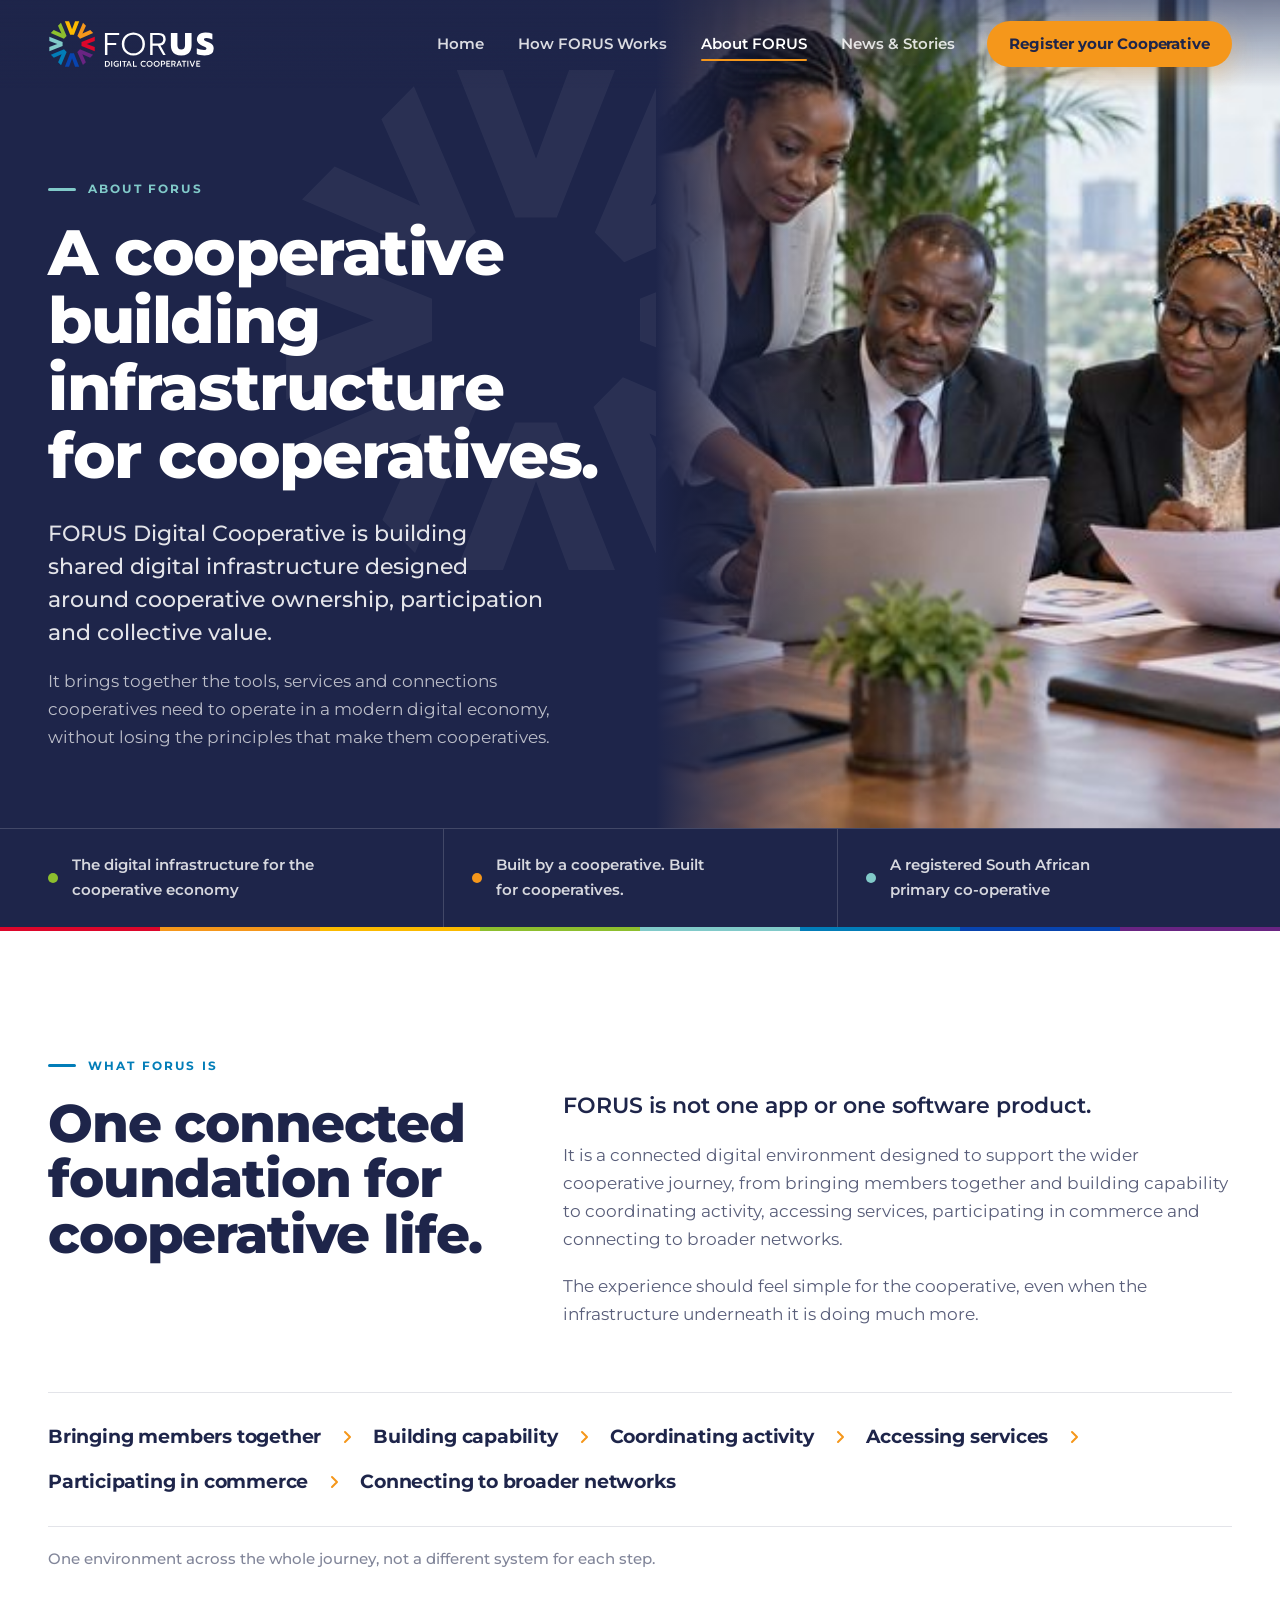
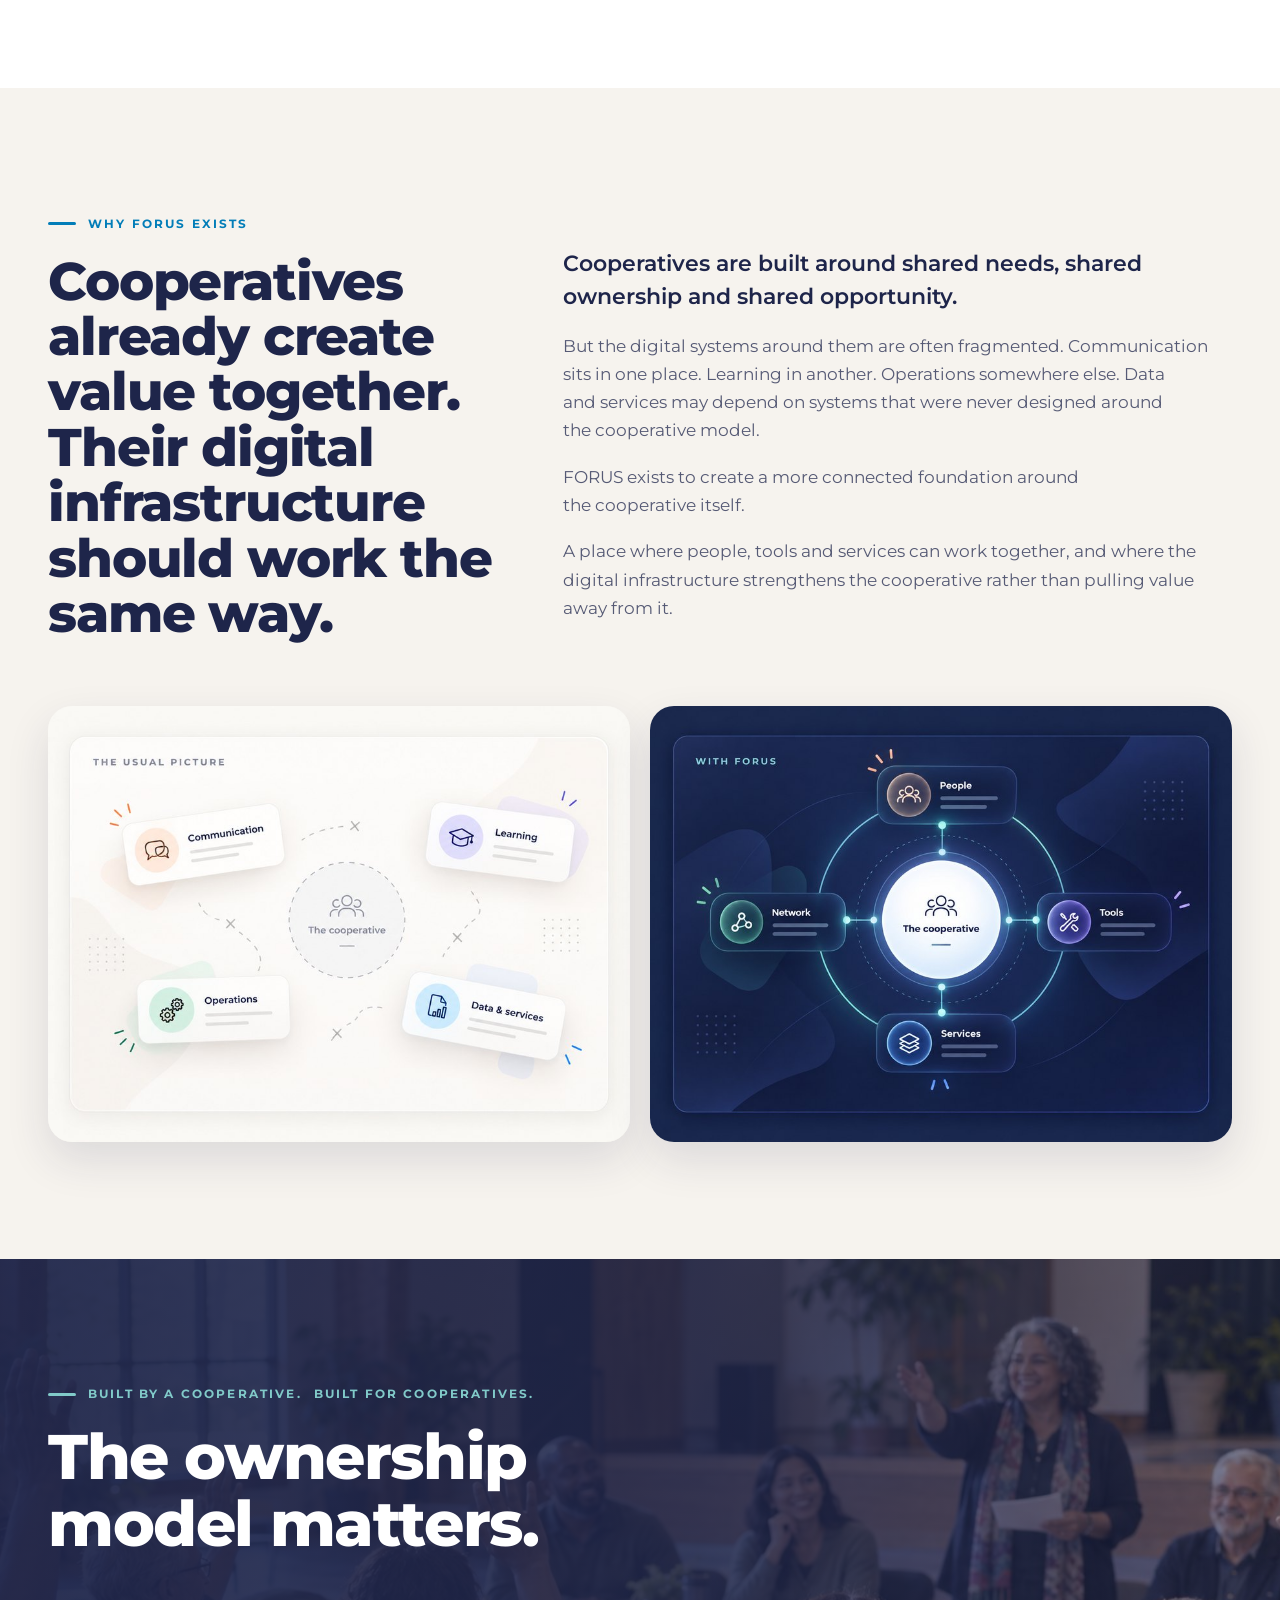
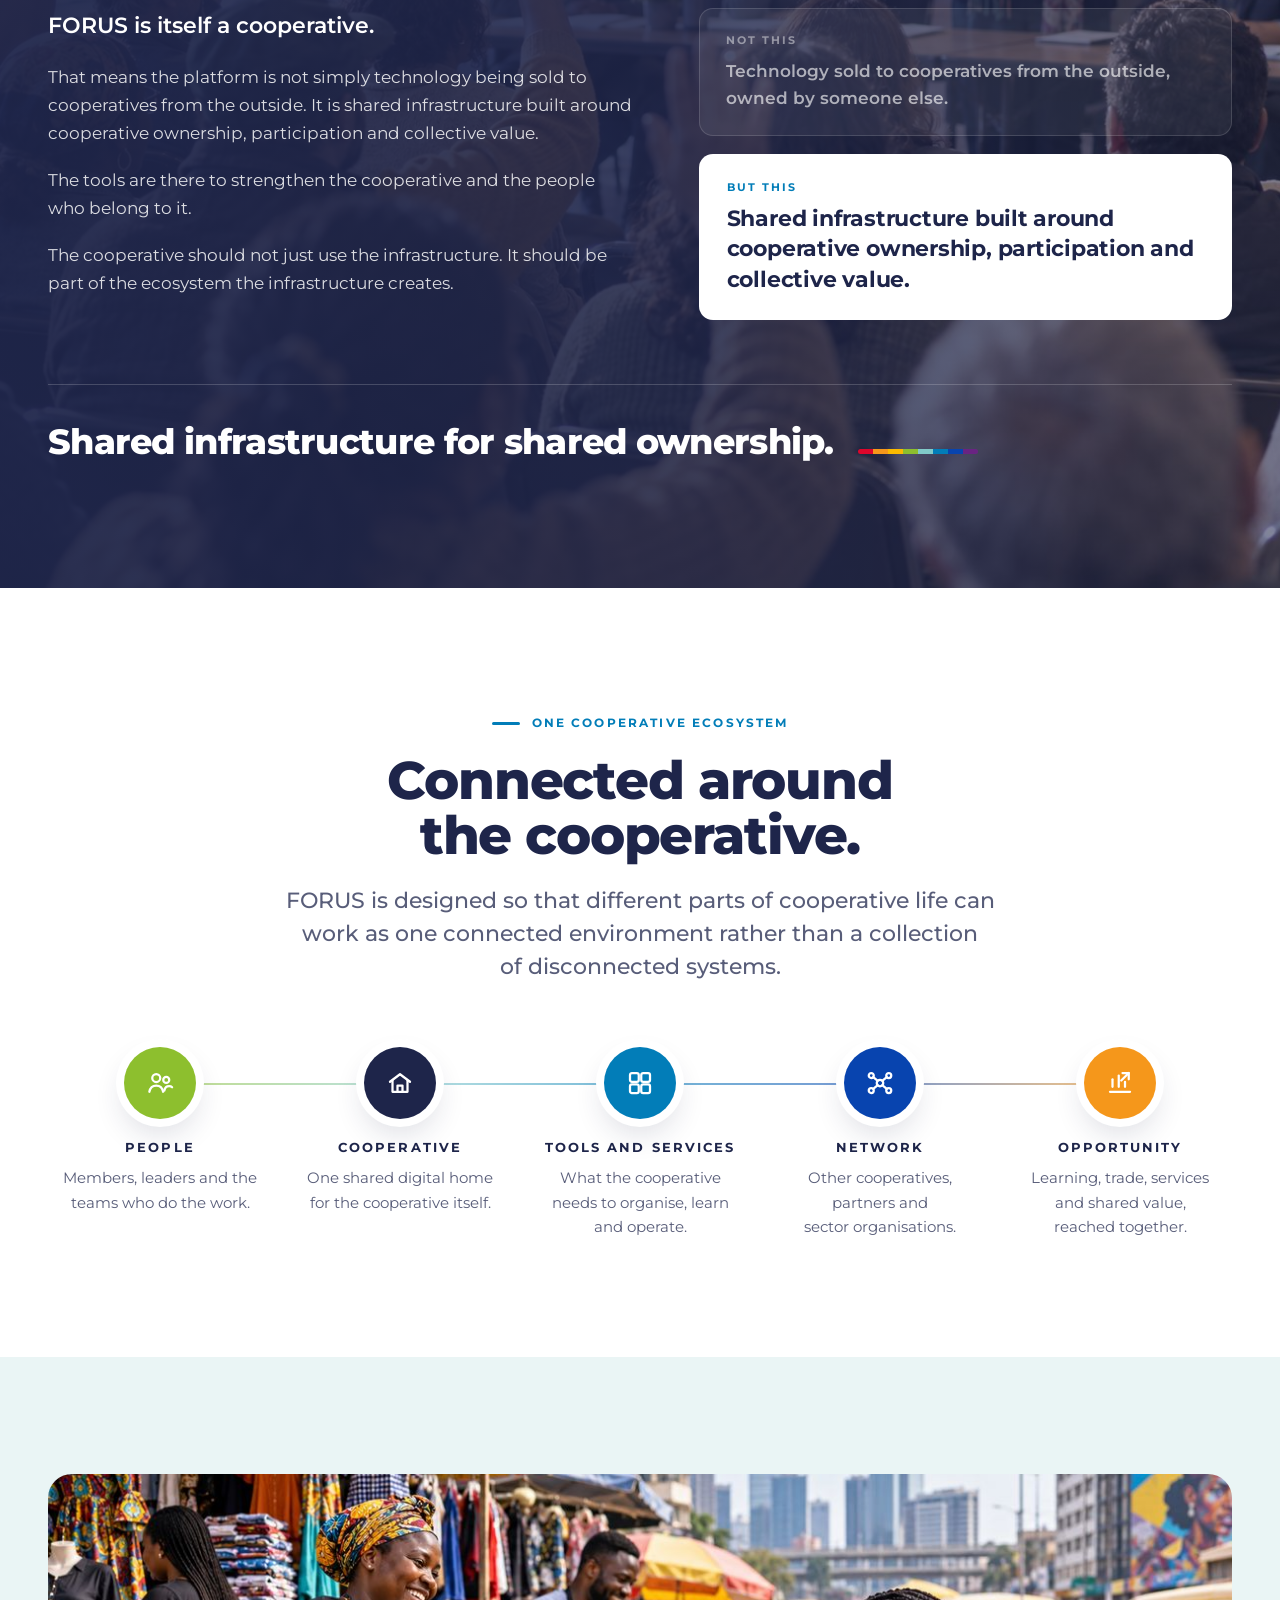
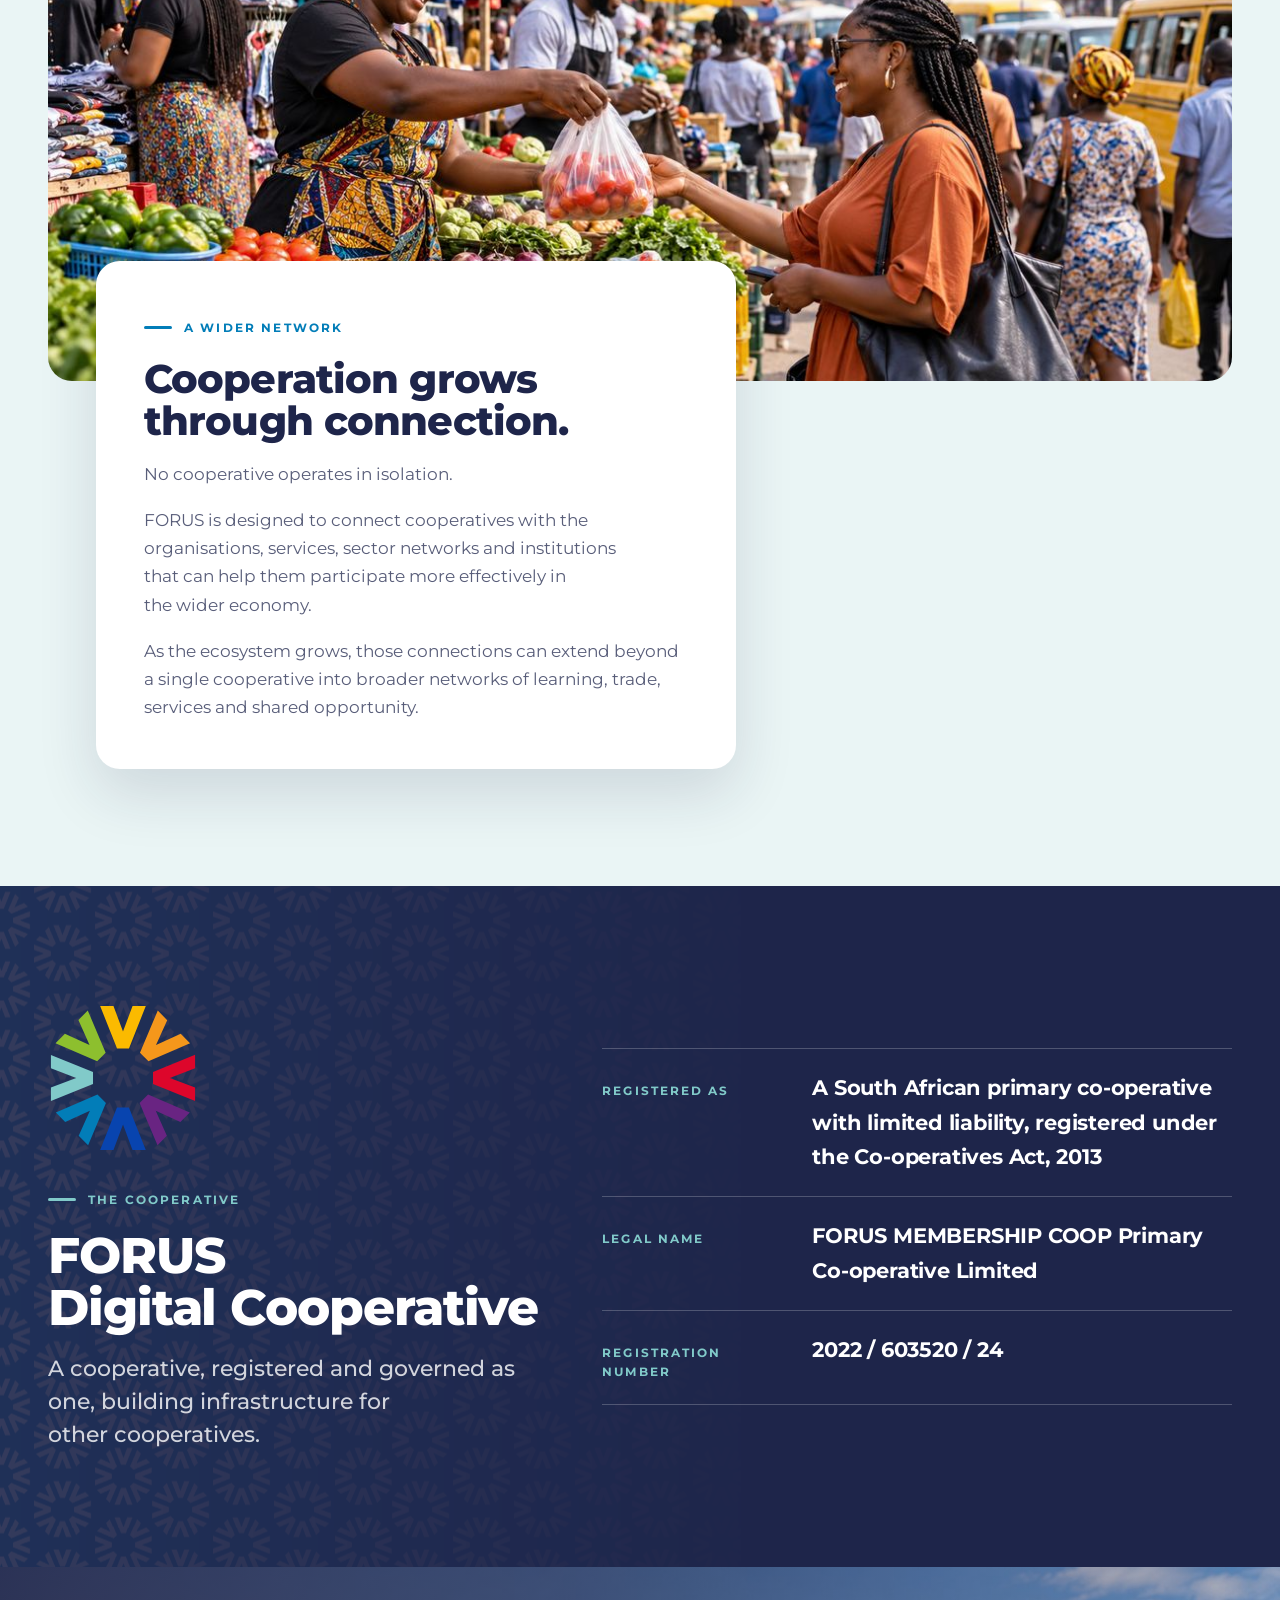
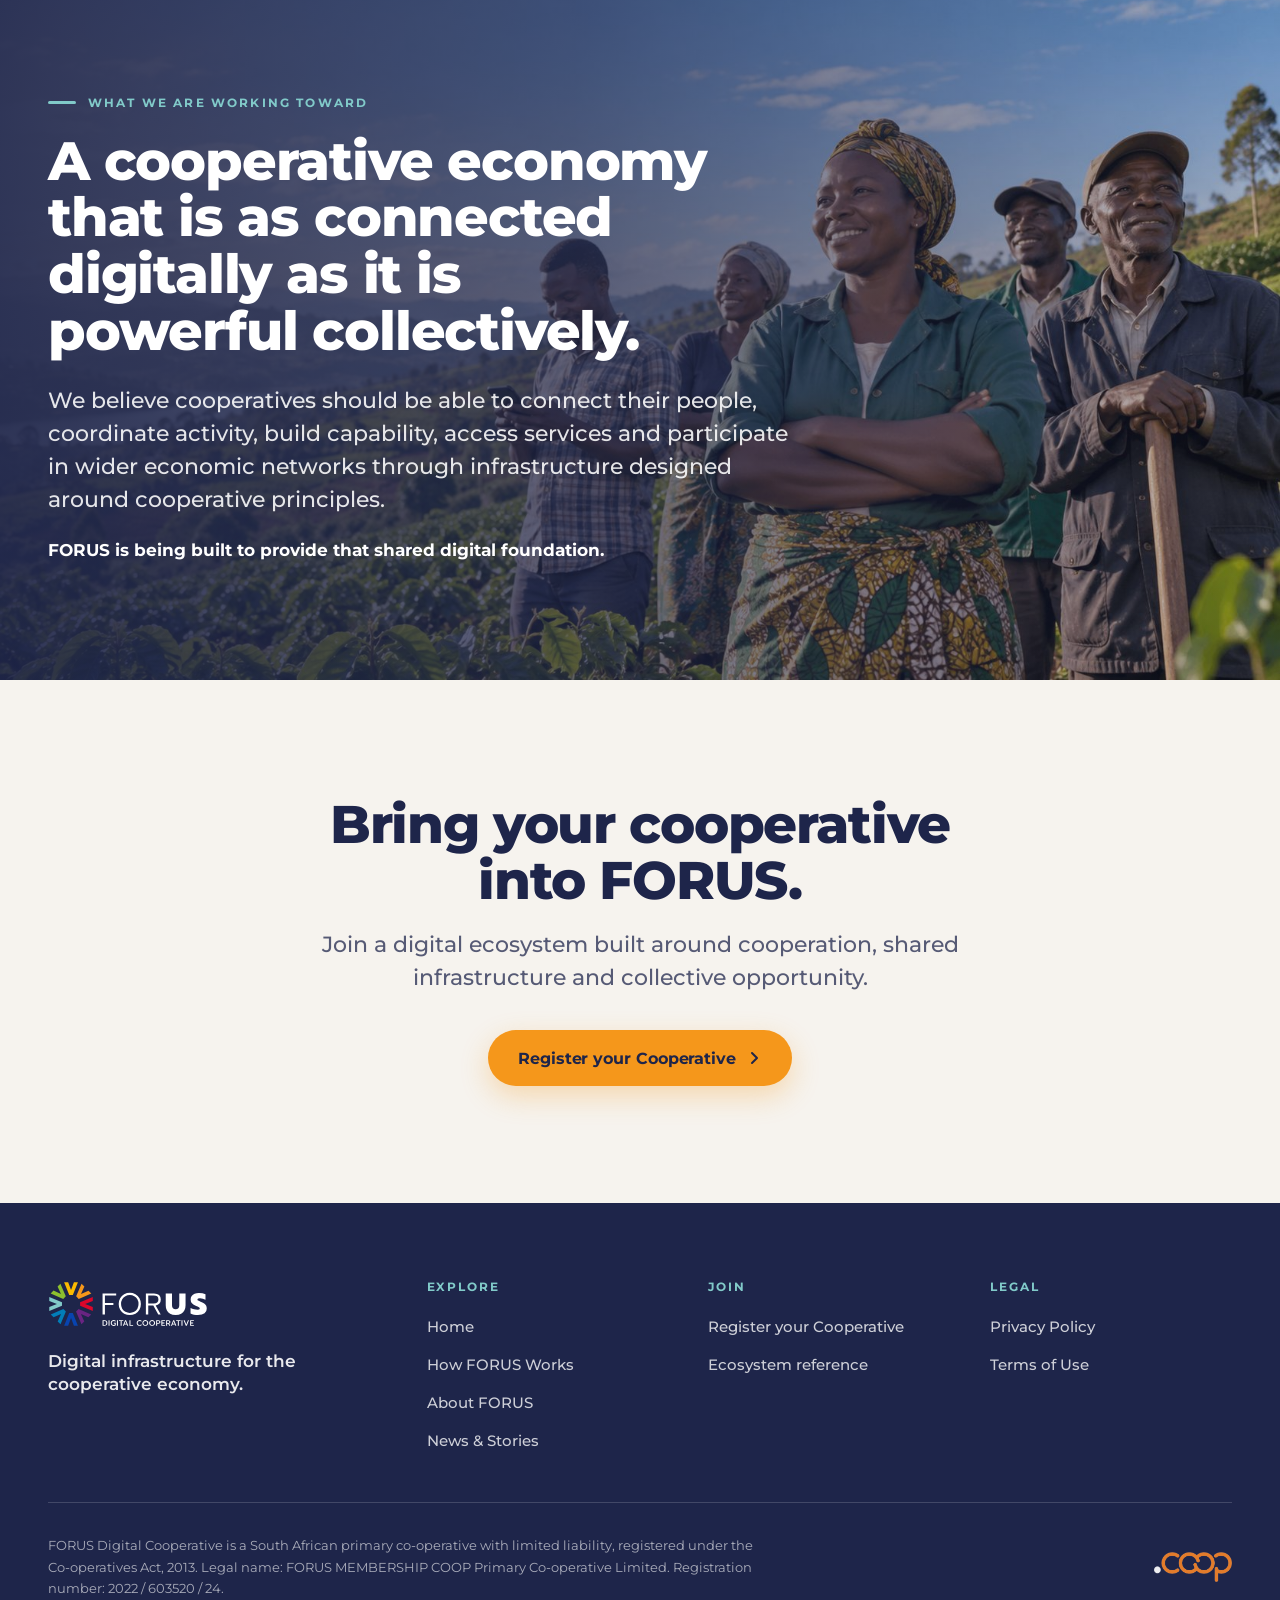
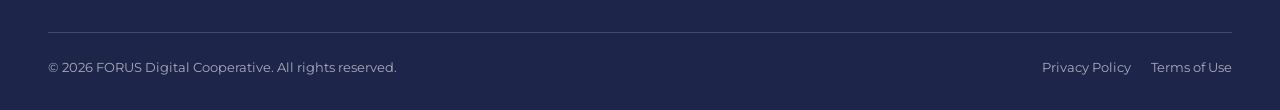
==== commit b247aa27: "About: use supplied graphics in Why FORUS exists Co-Authored-By: Claude Fable 5.1 <noreply@anthropic" ====
--- a/about.html
+++ b/about.html
@@ -81,14 +81,9 @@
         <p>A place where people, tools and services can work together, and where the digital infrastructure strengthens the cooperative rather than pulling value away from&nbsp;it.</p>
       </div>
     </div>
-    <div class="ab-contrast" aria-hidden="true">
-      <div class="ab-panel frag reveal"><small>The usual&nbsp;picture</small>
-        <span class="tile t1">Communication</span><span class="tile t2">Learning</span><span class="tile t3">Operations</span><span class="tile t4">Data <span class="tie">and services</span></span>
-        <span class="gap"><span class="tie">The cooperative</span></span>
-      </div>
-      <div class="ab-panel conn reveal" data-delay="1"><small>With&nbsp;FORUS</small>
-        <div class="ab-ring"><b>The<br>cooperative</b><span class="n">People</span><span class="e">Tools</span><span class="s">Services</span><span class="w">Network</span></div>
-      </div>
+    <div class="ab-contrast">
+      <figure class="reveal"><img src="assets/img/about-graphic-1-900.jpg" srcset="assets/img/about-graphic-1-900.jpg 900w, assets/img/about-graphic-1-1448.jpg 1448w" sizes="(max-width: 900px) 100vw, 50vw" width="1448" height="1086" alt="The usual picture: communication, learning, operations, and data and services sit as separate systems scattered around the cooperative" loading="lazy" decoding="async"></figure>
+      <figure class="reveal" data-delay="1"><img src="assets/img/about-graphic-2-900.jpg" srcset="assets/img/about-graphic-2-900.jpg 900w, assets/img/about-graphic-2-1448.jpg 1448w" sizes="(max-width: 900px) 100vw, 50vw" width="1448" height="1086" alt="With FORUS: people, tools, services and network connected in a ring around the cooperative" loading="lazy" decoding="async"></figure>
     </div>
   </div>
 </section>
--- a/assets/css/site.css
+++ b/assets/css/site.css
@@ -683,26 +683,8 @@
 /* Why FORUS exists: fragmented versus connected */
 .ab-why { background: var(--sand); }
 .ab-contrast { display: grid; grid-template-columns: 1fr 1fr; gap: 20px; }
-.ab-panel { position: relative; min-height: 380px; border-radius: var(--radius); padding: 26px 28px; overflow: hidden; }
-.ab-panel small { display: block; font-size: .72rem; font-weight: 700; letter-spacing: .18em; text-transform: uppercase; }
-.ab-panel.frag { background: var(--white); border: 1px solid var(--line); }
-.ab-panel.frag small { color: var(--ink-mute); }
-.ab-panel.frag .tile { position: absolute; padding: 12px 16px; border-radius: 10px; border: 1.5px dashed rgba(30, 37, 74, .35); font-size: .9375rem; font-weight: 600; color: var(--ink-soft); background: var(--white); }
-.ab-panel.frag .t1 { left: 8%; top: 30%; transform: rotate(-6deg); }
-.ab-panel.frag .t2 { right: 10%; top: 24%; transform: rotate(4deg); }
-.ab-panel.frag .t3 { left: 18%; bottom: 20%; transform: rotate(3deg); }
-.ab-panel.frag .t4 { right: 8%; bottom: 14%; transform: rotate(-5deg); }
-.ab-panel.frag .gap { position: absolute; left: 50%; top: 52%; transform: translate(-50%, -50%); width: 96px; height: 96px; border-radius: 50%; border: 2px dashed rgba(30, 37, 74, .25); display: grid; place-items: center; font-size: .7rem; font-weight: 700; letter-spacing: .1em; text-transform: uppercase; color: var(--ink-mute); text-align: center; line-height: 1.3; padding: 8px; }
-.ab-panel.conn { background: var(--night-blue); color: var(--white); }
-.ab-panel.conn small { color: var(--light-blue); }
-.ab-ring { position: absolute; left: 50%; top: 55%; transform: translate(-50%, -50%); width: 240px; height: 240px; border-radius: 50%; border: 2px solid rgba(129, 202, 201, .6); display: grid; place-items: center; }
-.ab-ring::before { content: ""; position: absolute; inset: 28px; border-radius: 50%; border: 1px solid rgba(255, 255, 255, .14); }
-.ab-ring b { position: relative; z-index: 1; width: 144px; height: 144px; border-radius: 50%; background: var(--white); color: var(--night-blue); display: grid; place-items: center; text-align: center; font-size: .95rem; line-height: 1.2; letter-spacing: -.01em; padding: 12px; box-shadow: 0 16px 40px rgba(0, 0, 0, .3); }
-.ab-ring span { position: absolute; padding: 8px 12px; border-radius: 999px; background: var(--night-blue); border: 1.5px solid rgba(129, 202, 201, .7); font-size: .78rem; font-weight: 700; white-space: nowrap; color: var(--white); }
-.ab-ring .n { top: -18px; left: 50%; transform: translateX(-50%); }
-.ab-ring .e { right: -46px; top: 50%; transform: translateY(-50%); }
-.ab-ring .s { bottom: -18px; left: 50%; transform: translateX(-50%); }
-.ab-ring .w { left: -46px; top: 50%; transform: translateY(-50%); }
+.ab-contrast figure { margin: 0; border-radius: var(--radius); overflow: hidden; box-shadow: 0 18px 44px rgba(30, 37, 74, .12); }
+.ab-contrast img { width: 100%; height: auto; display: block; }
 .ab-why .lead { color: var(--ink); font-weight: 600; }
 
 /* Built by a cooperative: full-bleed ownership statement */
@@ -785,10 +767,6 @@
   .ab-reg div { grid-template-columns: 1fr; gap: 6px; }
 }
 @media (max-width: 600px) {
-  .ab-panel { min-height: 340px; }
-  .ab-ring { width: 222px; height: 222px; }
-  .ab-ring b { width: 118px; height: 118px; font-size: .85rem; }
-  .ab-ring .e { right: -30px; } .ab-ring .w { left: -30px; }
   .ab-spine { gap: 12px 14px; }
   .ab-own h2 { max-width: none; }
 }
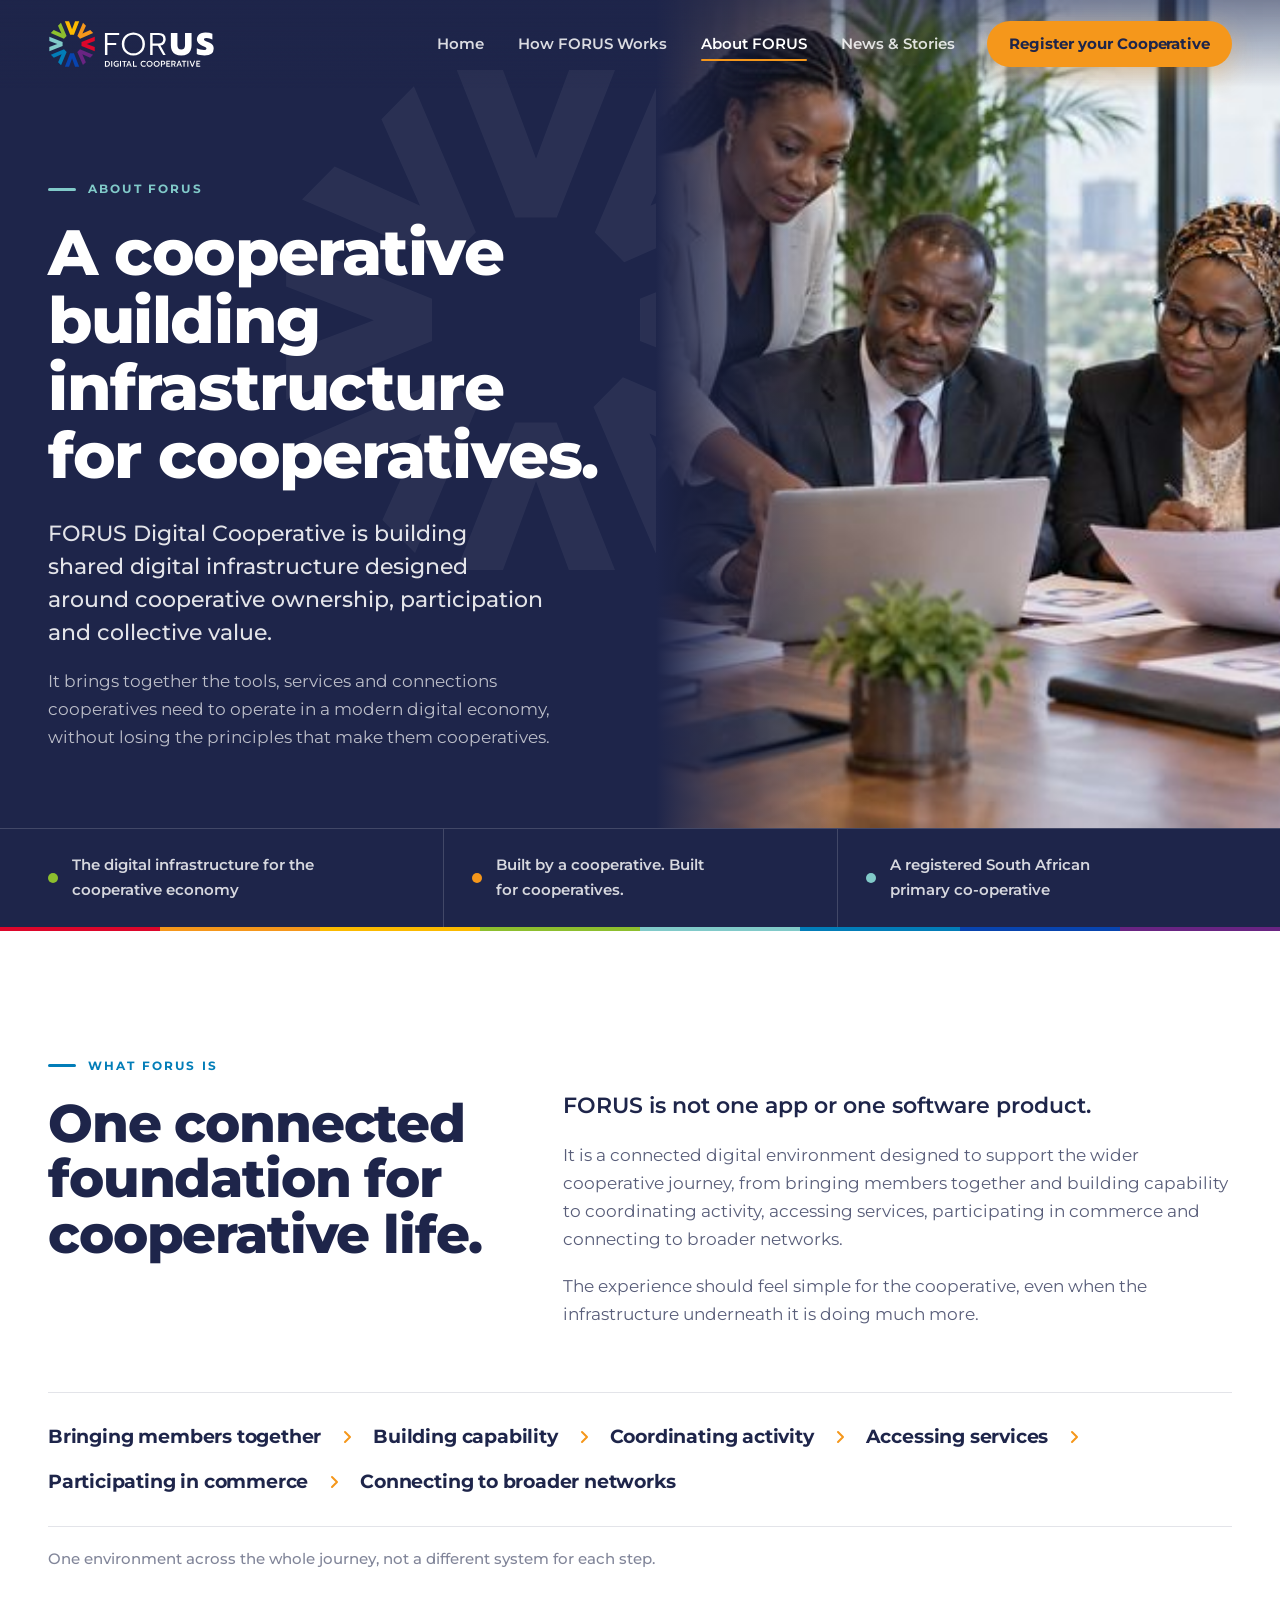
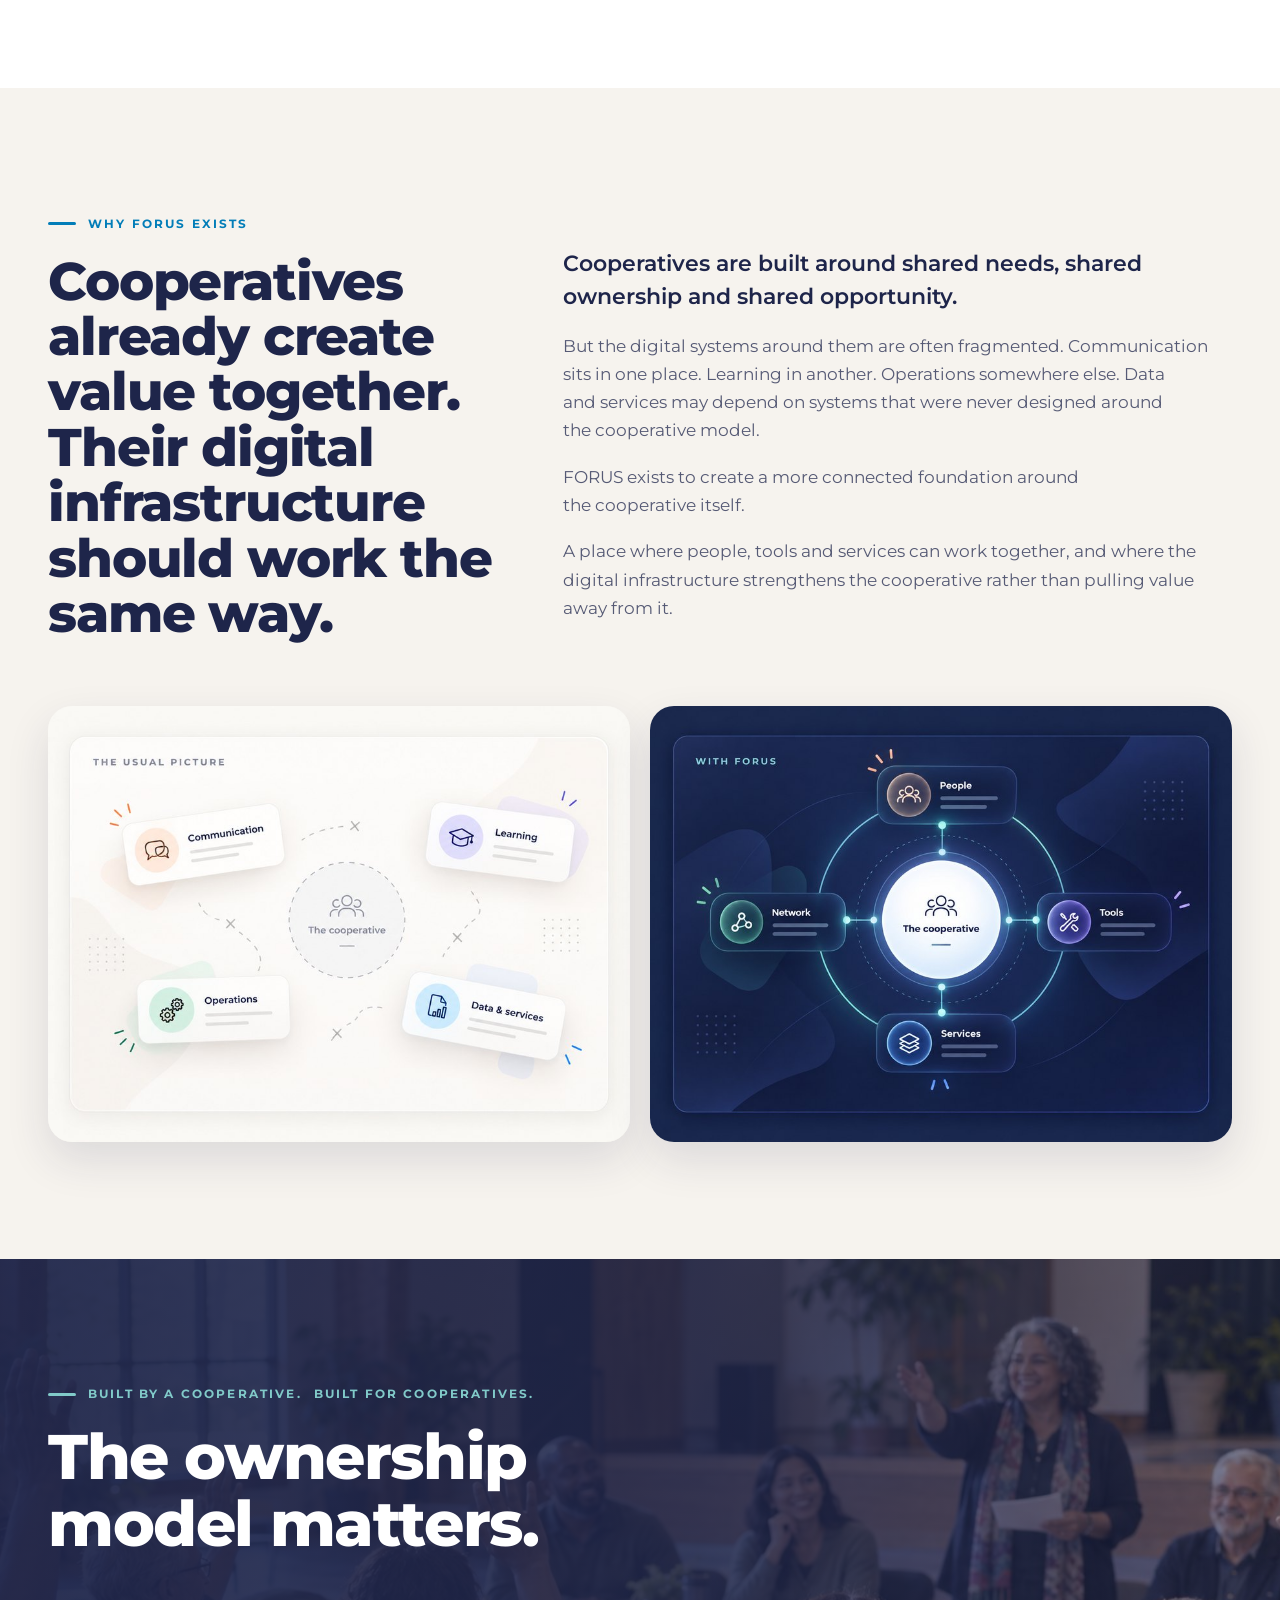
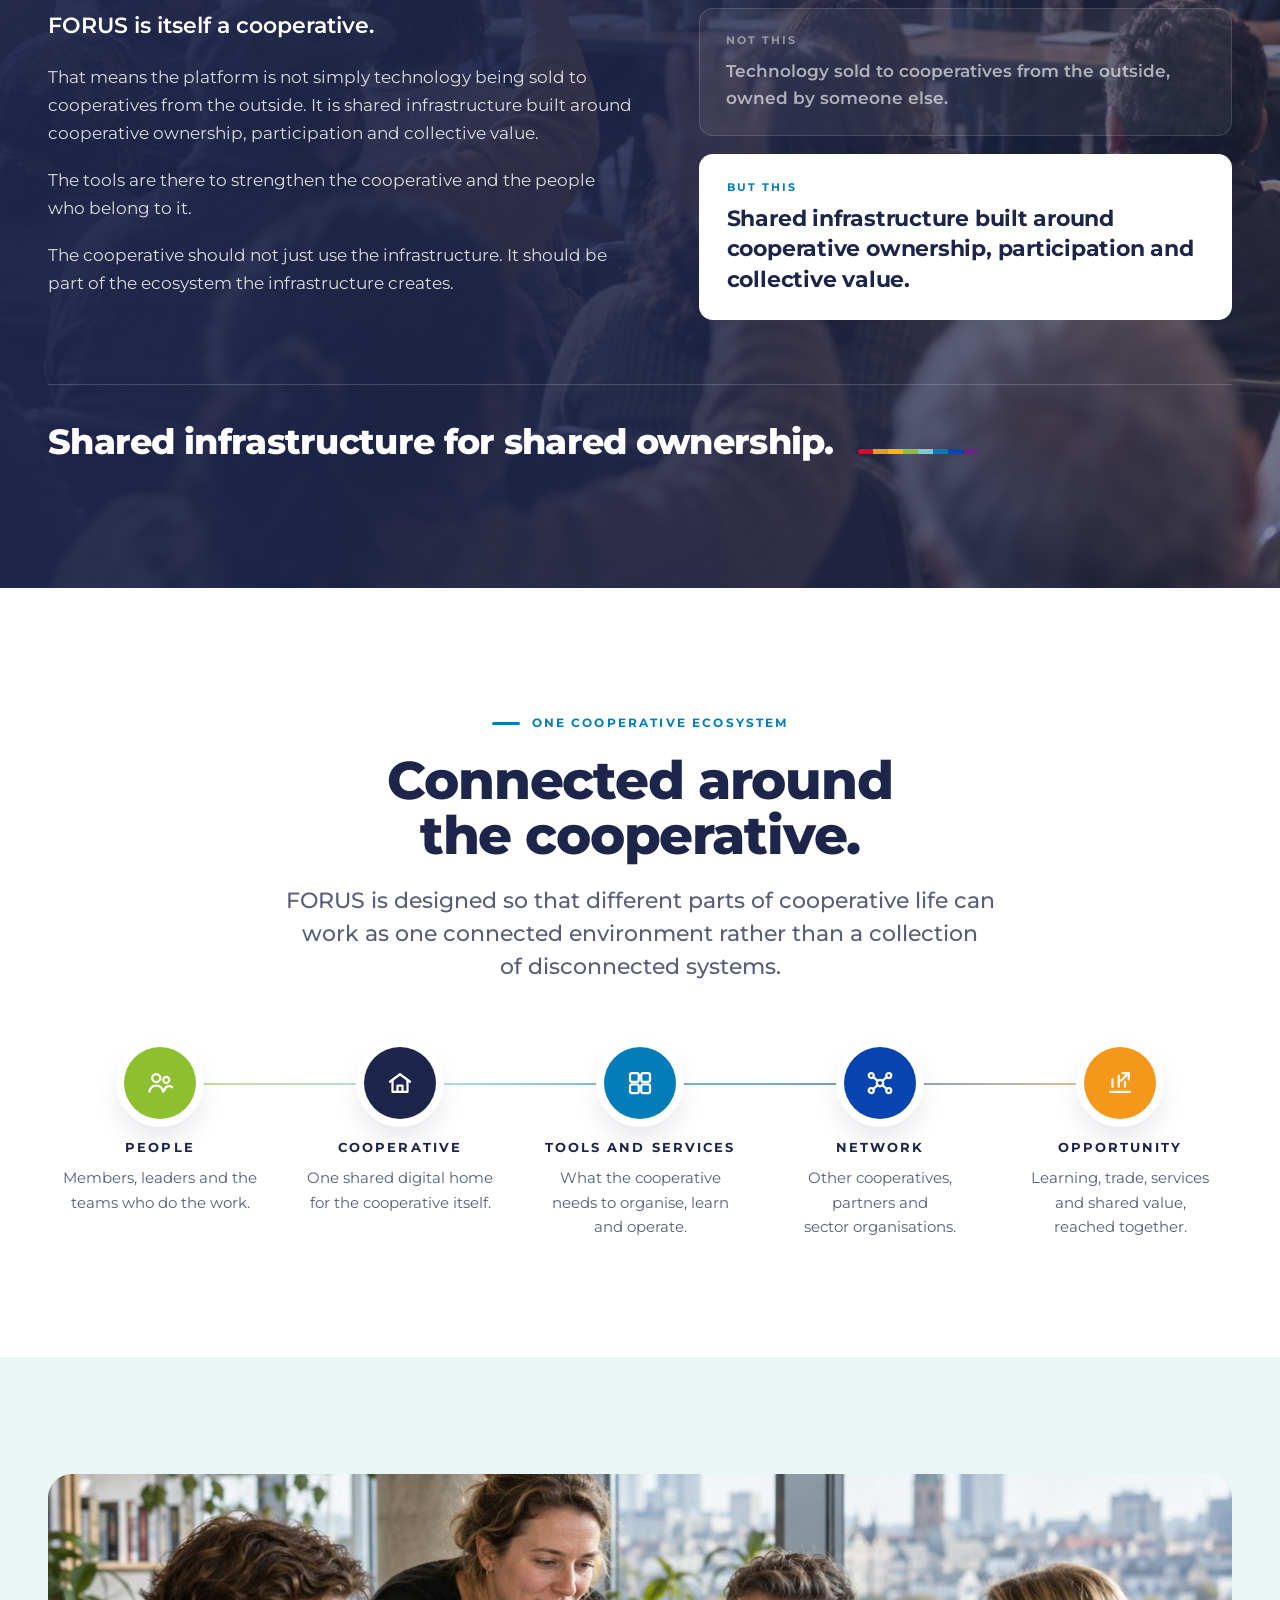
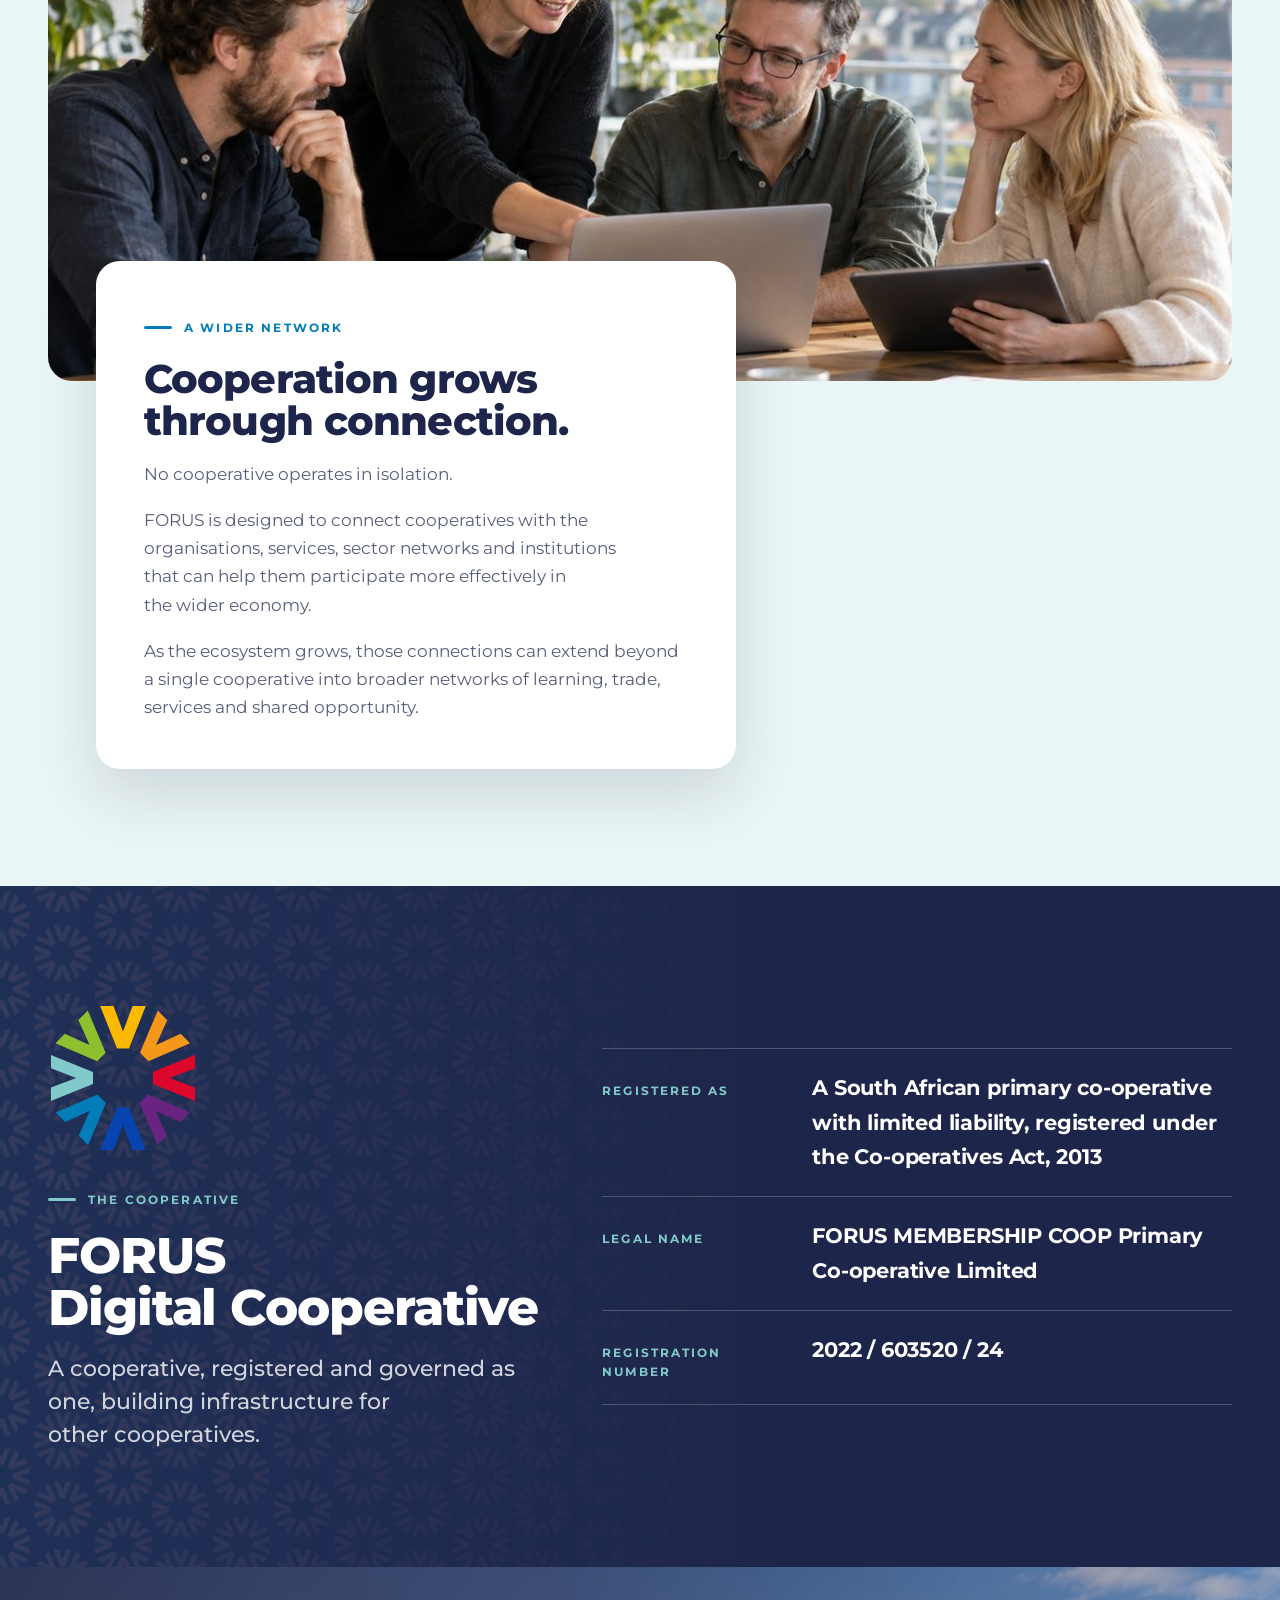
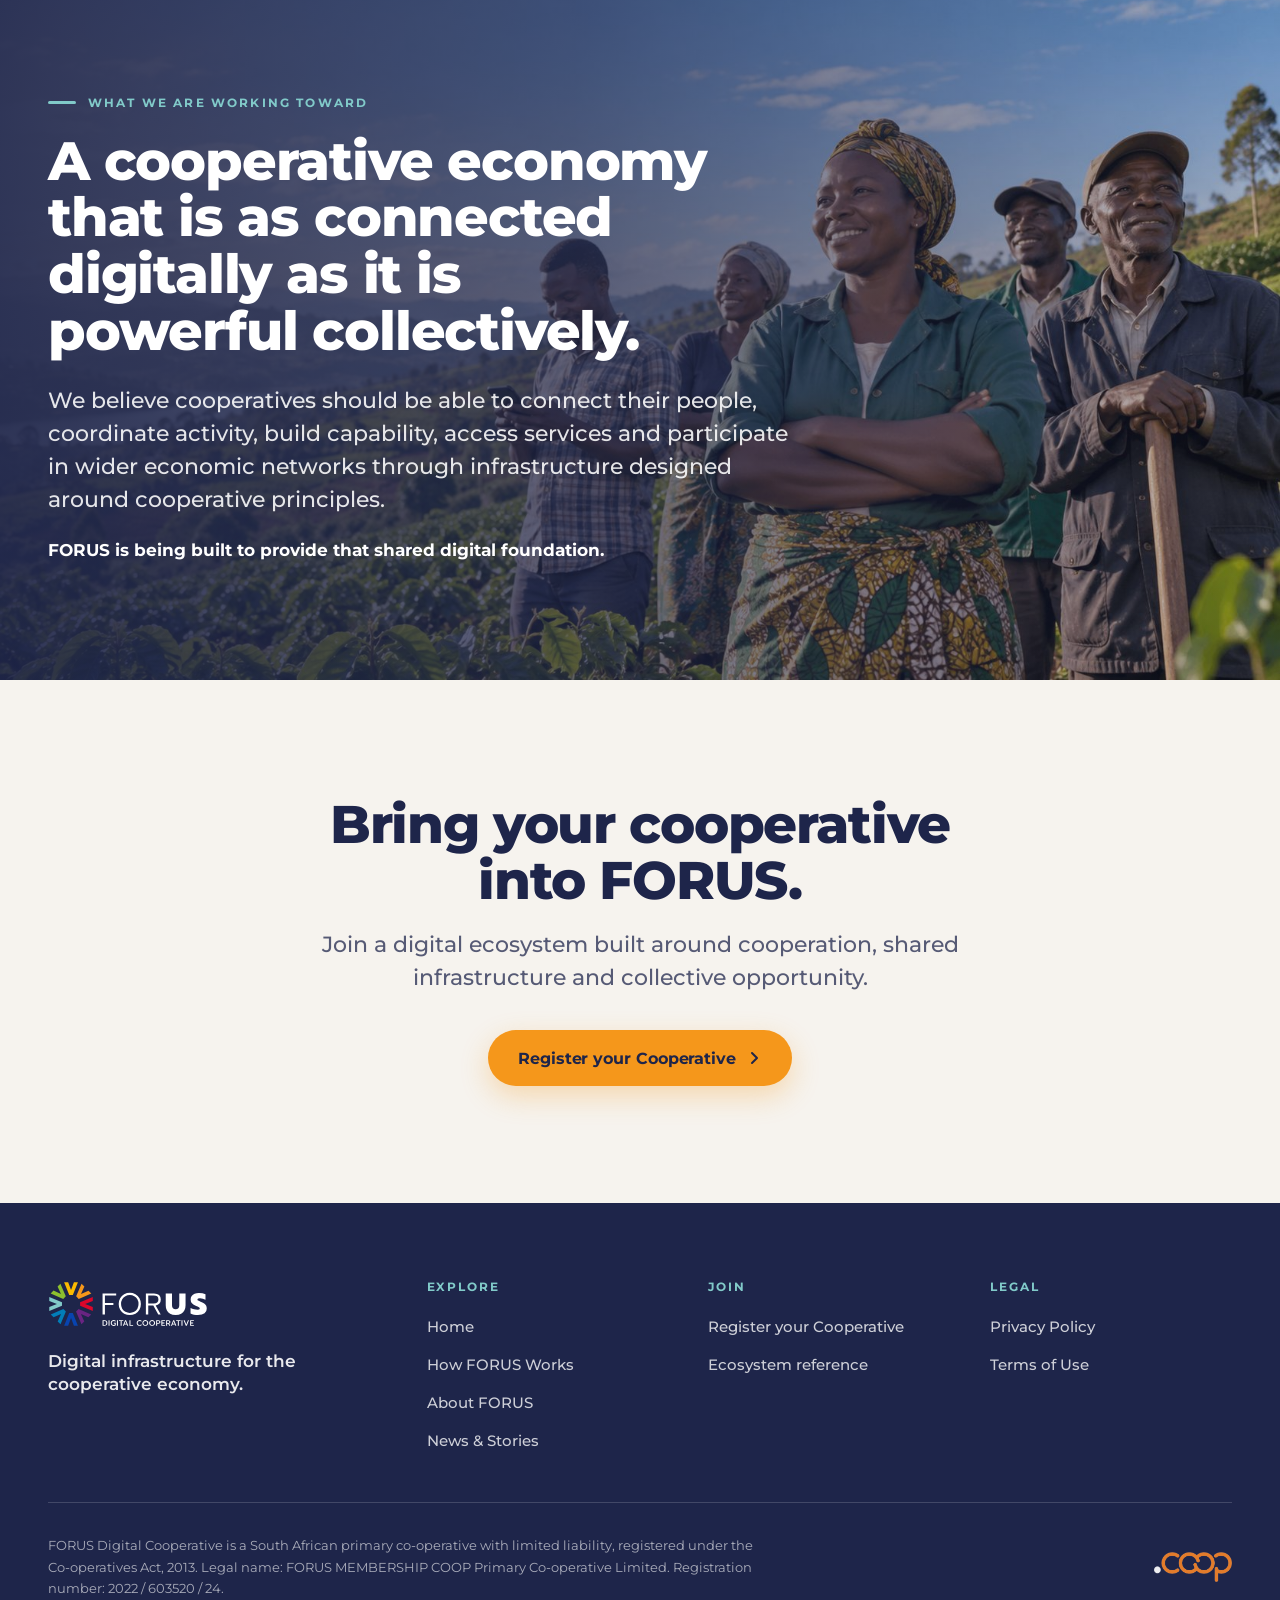
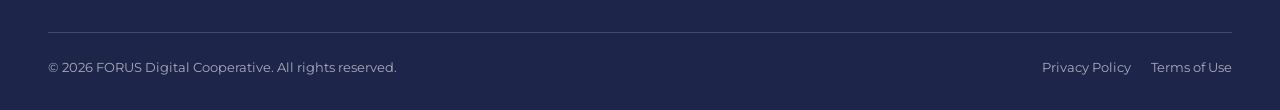
==== commit bf036dba: "Add three demographic images across Home, How FORUS Works and About Co-Authored-By: Claude Fable 5.1" ====
--- a/about.html
+++ b/about.html
@@ -130,7 +130,7 @@
 <section class="section ab-connect" aria-labelledby="connect-h2">
   <div class="container">
     <div class="ab-overlap reveal">
-      <img src="assets/img/market-1200.jpg" srcset="assets/img/market-720.jpg 720w, assets/img/market-1200.jpg 1200w, assets/img/market-1672.jpg 1672w" sizes="(max-width: 1240px) 100vw, 1200px" width="1672" height="941" alt="A market vendor handing fresh produce to a customer on a busy city street" style="--focus:48% 45%" loading="lazy" decoding="async">
+      <img src="assets/img/office-diverse-1200.jpg" srcset="assets/img/office-diverse-720.jpg 720w, assets/img/office-diverse-1200.jpg 1200w, assets/img/office-diverse-1448.jpg 1448w" sizes="(max-width: 1240px) 100vw, 1200px" width="1448" height="1086" alt="A team working together over a laptop and tablet in a city office with the skyline behind them" style="--focus:50% 40%" loading="lazy" decoding="async">
       <div class="panel">
         <p class="eyebrow">A wider&nbsp;network</p>
         <h2 id="connect-h2">Cooperation grows <span class="tie-long">through connection.</span></h2>
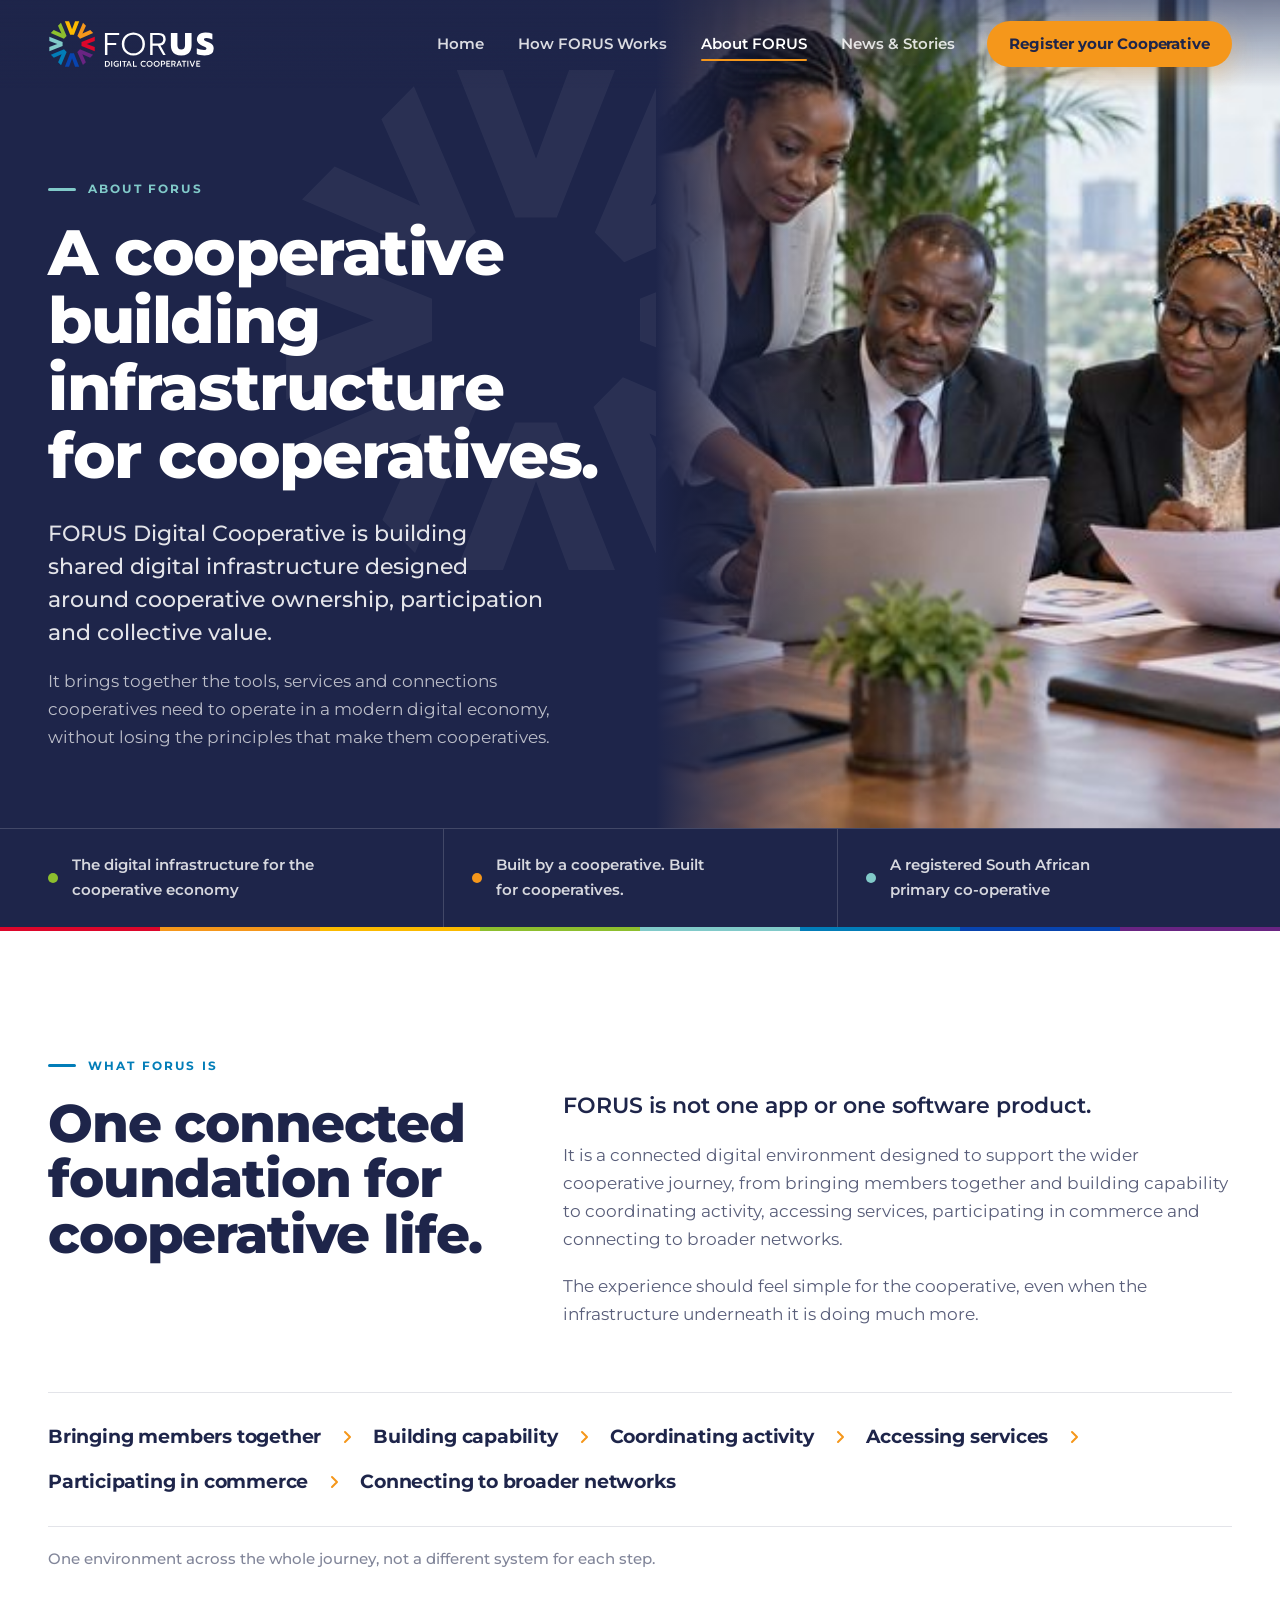
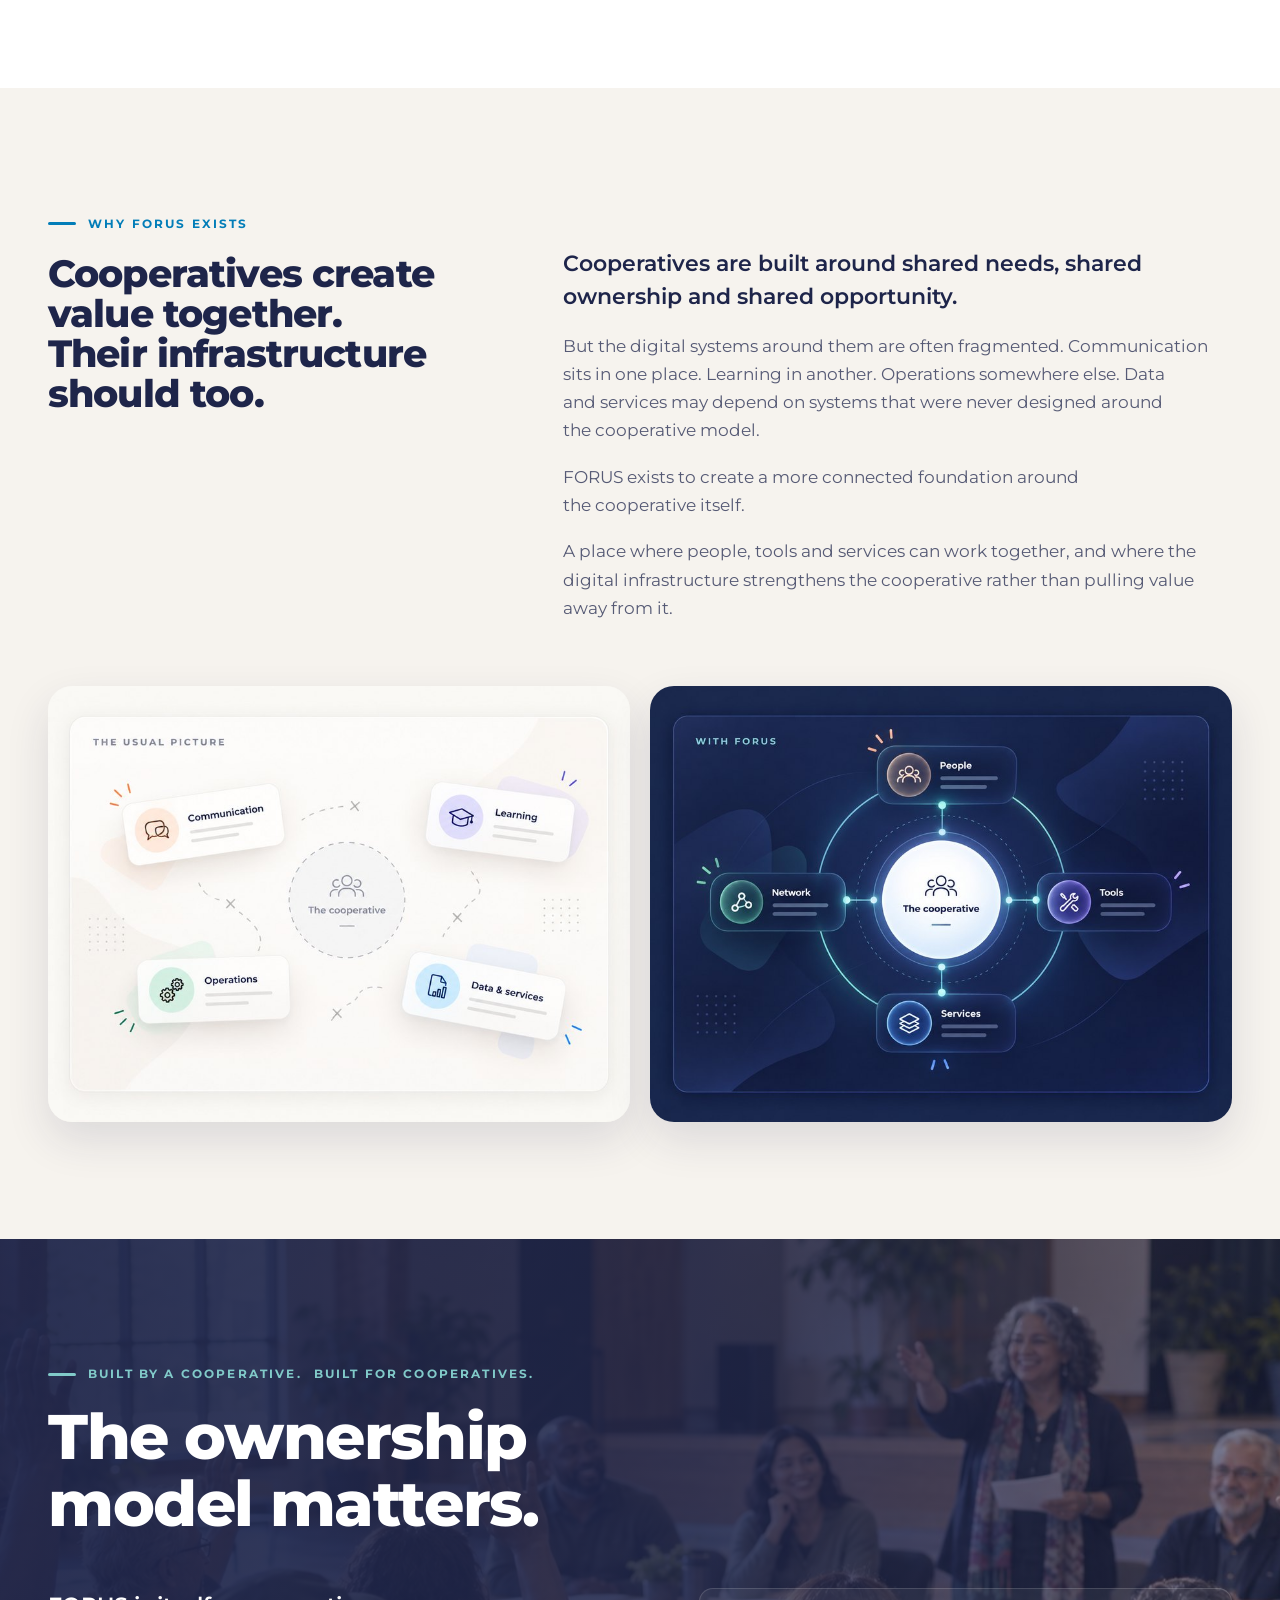
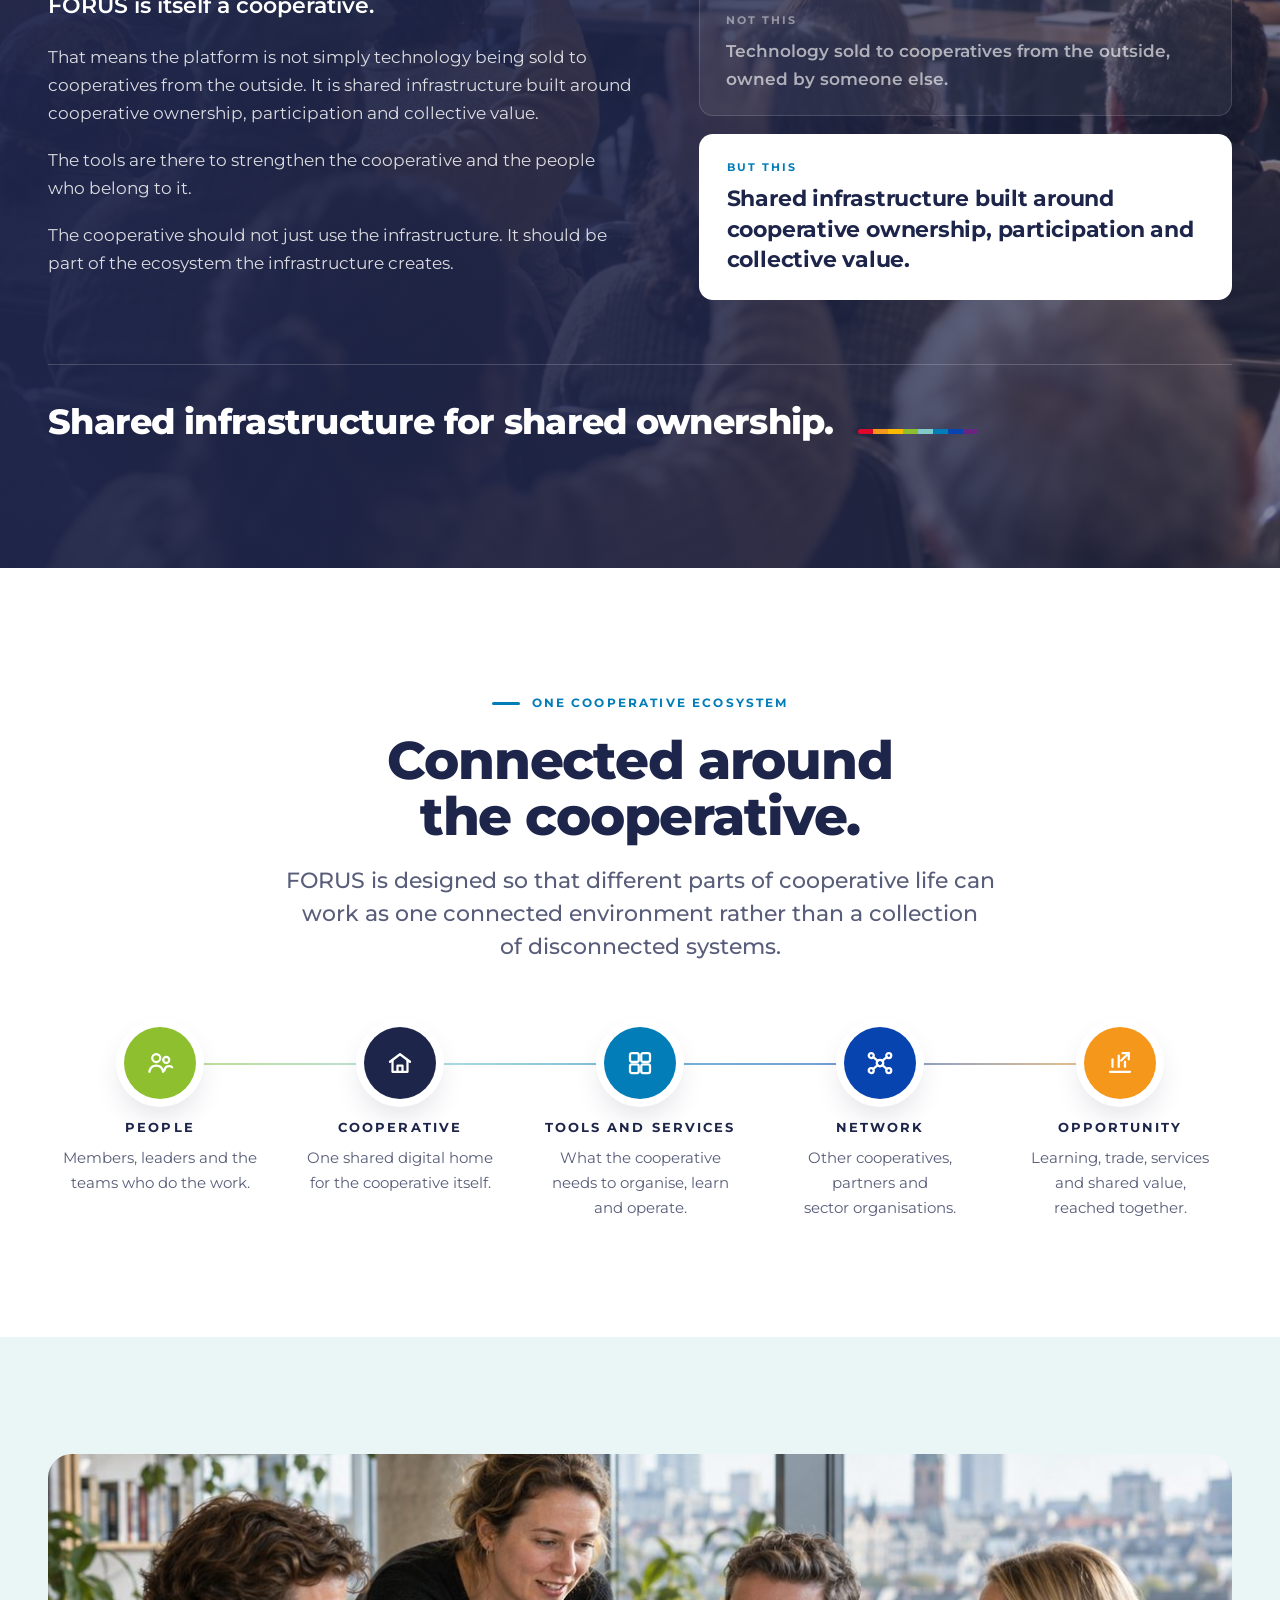
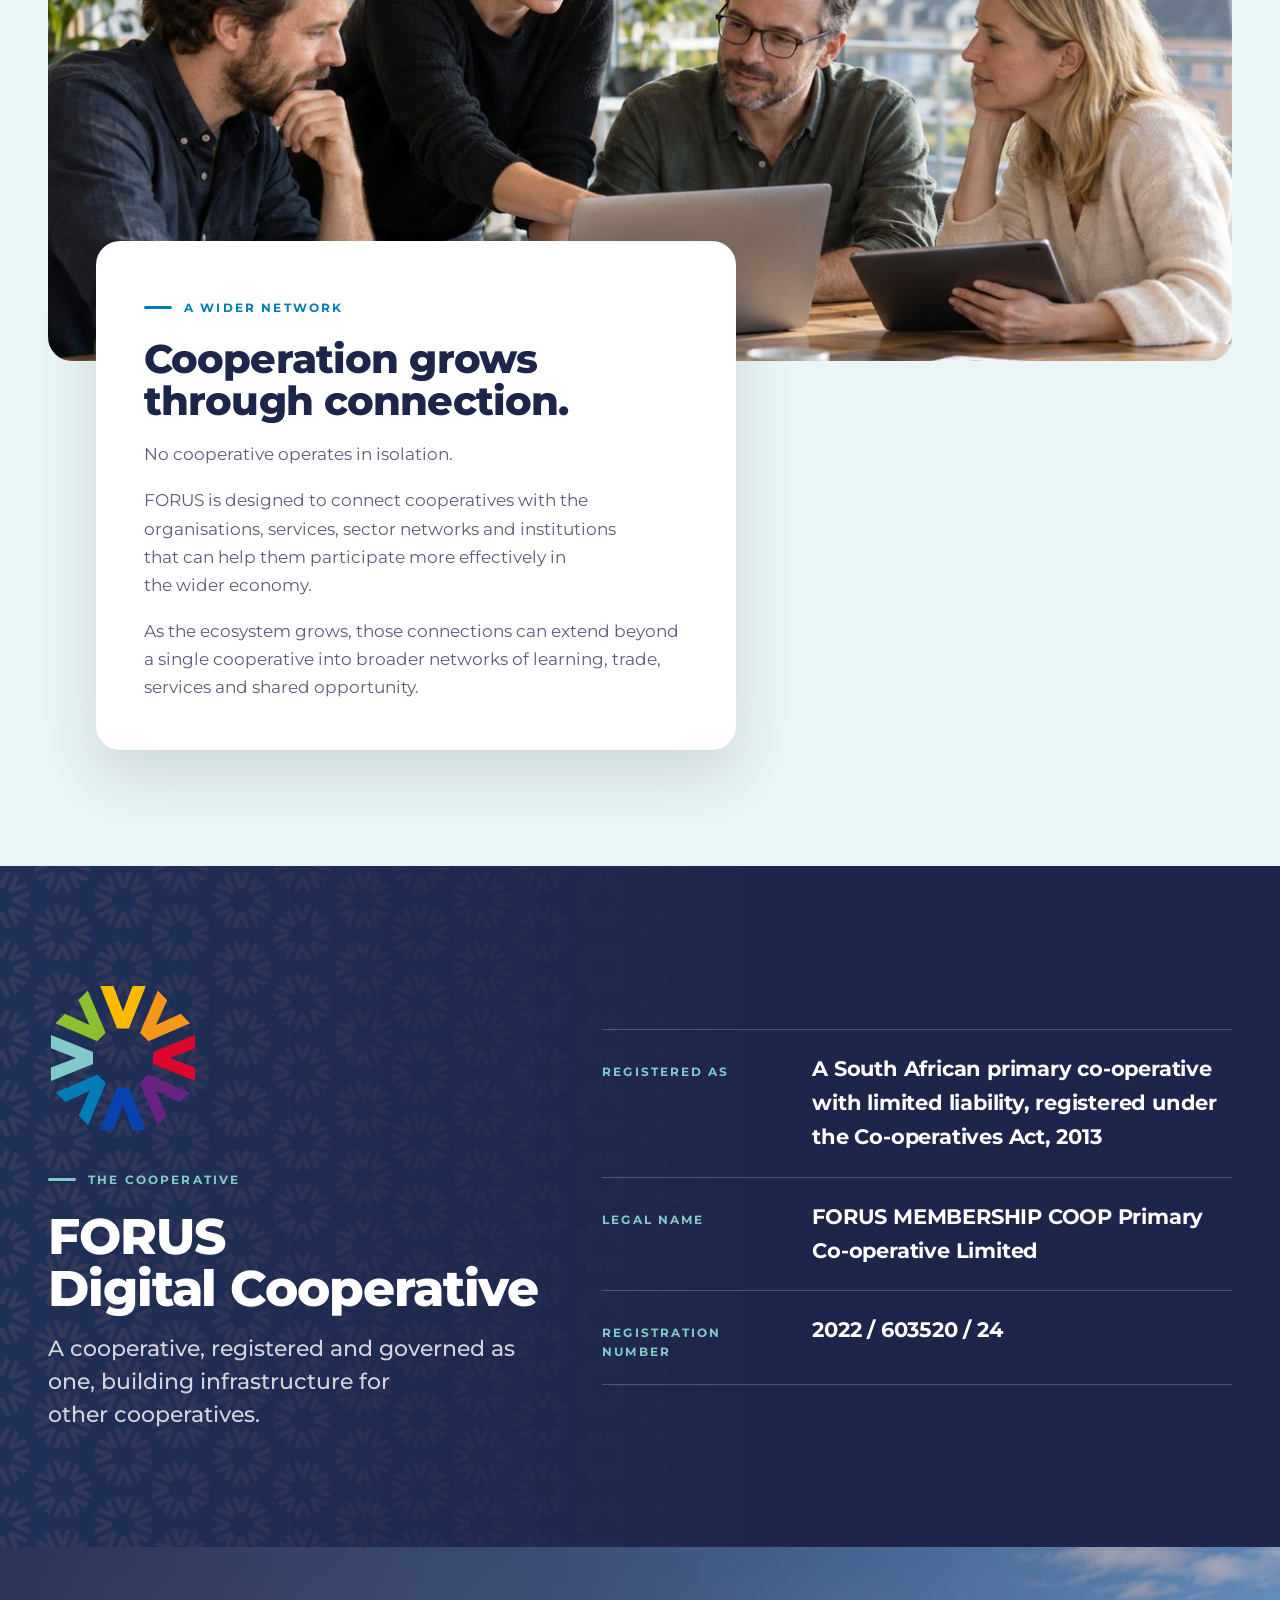
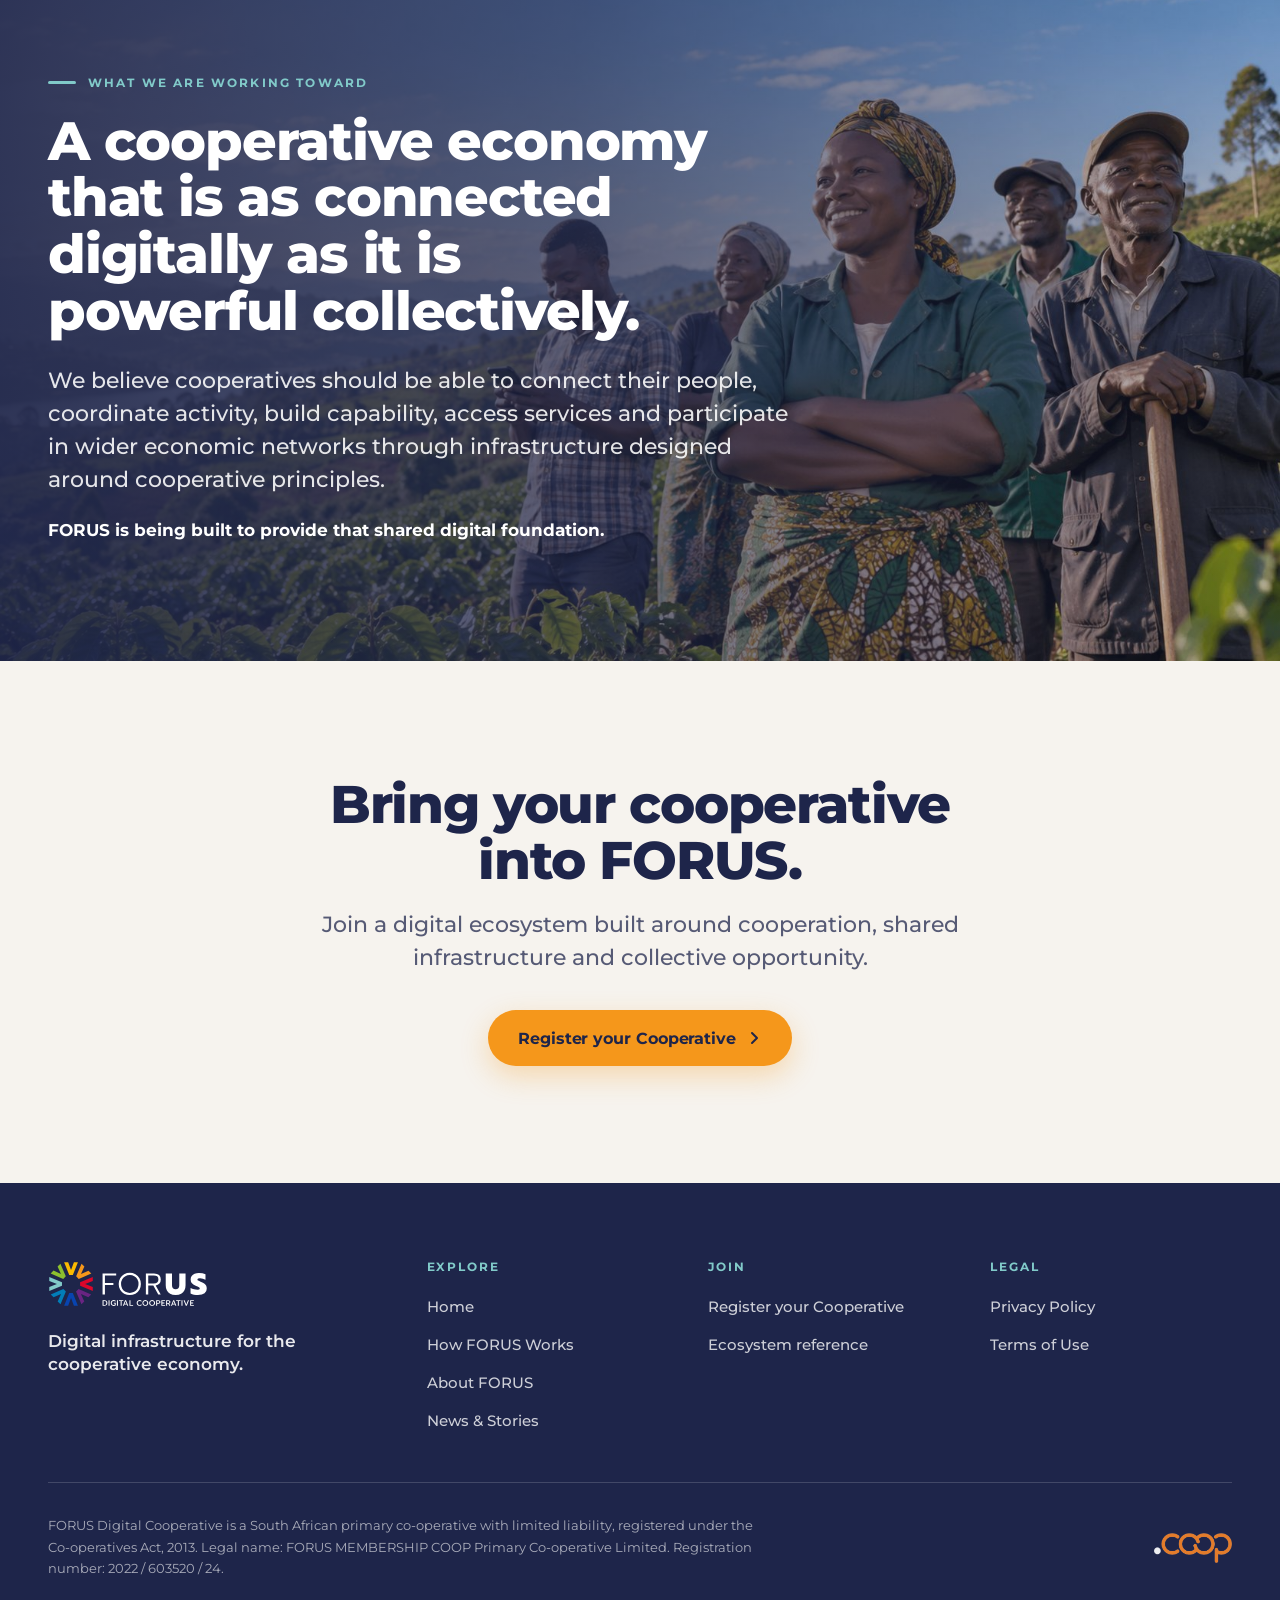
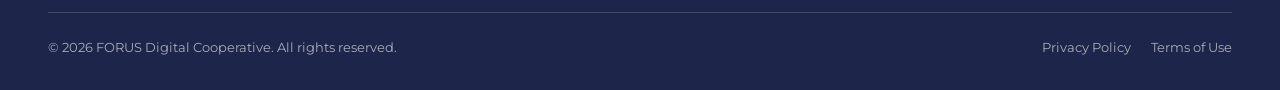
==== commit 7a618304: "Heading line breaks on Home, About and Stories; reorder ecosystem page sections Co-Authored-By: Clau" ====
--- a/about.html
+++ b/about.html
@@ -72,7 +72,7 @@
     <div class="split editorial" style="margin-bottom:clamp(40px,5vw,64px)">
       <div class="col-5 reveal">
         <p class="eyebrow">Why FORUS&nbsp;exists</p>
-        <h2 id="why-h2">Cooperatives already create value together. Their digital infrastructure should work the <span class="nb"><span class="tie">same way.</span></span></h2>
+        <h2 id="why-h2" style="font-size:clamp(1.9rem,1.3rem + 2vw,2.4rem)">Cooperatives create value together.<br class="desk"> Their infrastructure <span class="tie">should too.</span></h2>
       </div>
       <div class="col-7 body-copy reveal" data-delay="1">
         <p class="lead">Cooperatives are built around shared needs, shared ownership and shared&nbsp;opportunity.</p>
--- a/assets/css/site.css
+++ b/assets/css/site.css
@@ -411,7 +411,8 @@
 
 /* Sector strip */
 .sector-strip { display: flex; flex-wrap: wrap; gap: 10px; margin-top: 32px; }
-.sector-strip span { padding: 12px 18px; border-radius: 999px; background: var(--white); border: 1px solid var(--line); font-weight: 600; font-size: .9375rem; }
+.sector-strip > span { display: inline-block; padding: 12px 18px; border-radius: 999px; background: var(--white); border: 1px solid rgba(30, 37, 74, .16); font-weight: 600; font-size: .9375rem; line-height: 1.2; color: var(--night-blue); white-space: nowrap; }
+.sector-strip > span span { display: inline; padding: 0; border: 0; background: none; }
 
 /* --------------------------------------------------------------------------
    Reference panel (link to ecosystem page)
@@ -547,6 +548,7 @@
 }
 @media (max-width: 900px) {
   :root { --header-h: 76px; }
+  br.desk { display: none; }
   .nav {
     position: fixed; inset: 0; z-index: 55; flex-direction: column; justify-content: center; align-items: stretch; gap: 8px;
     padding: 96px var(--gutter) 40px; background: var(--night-blue);
